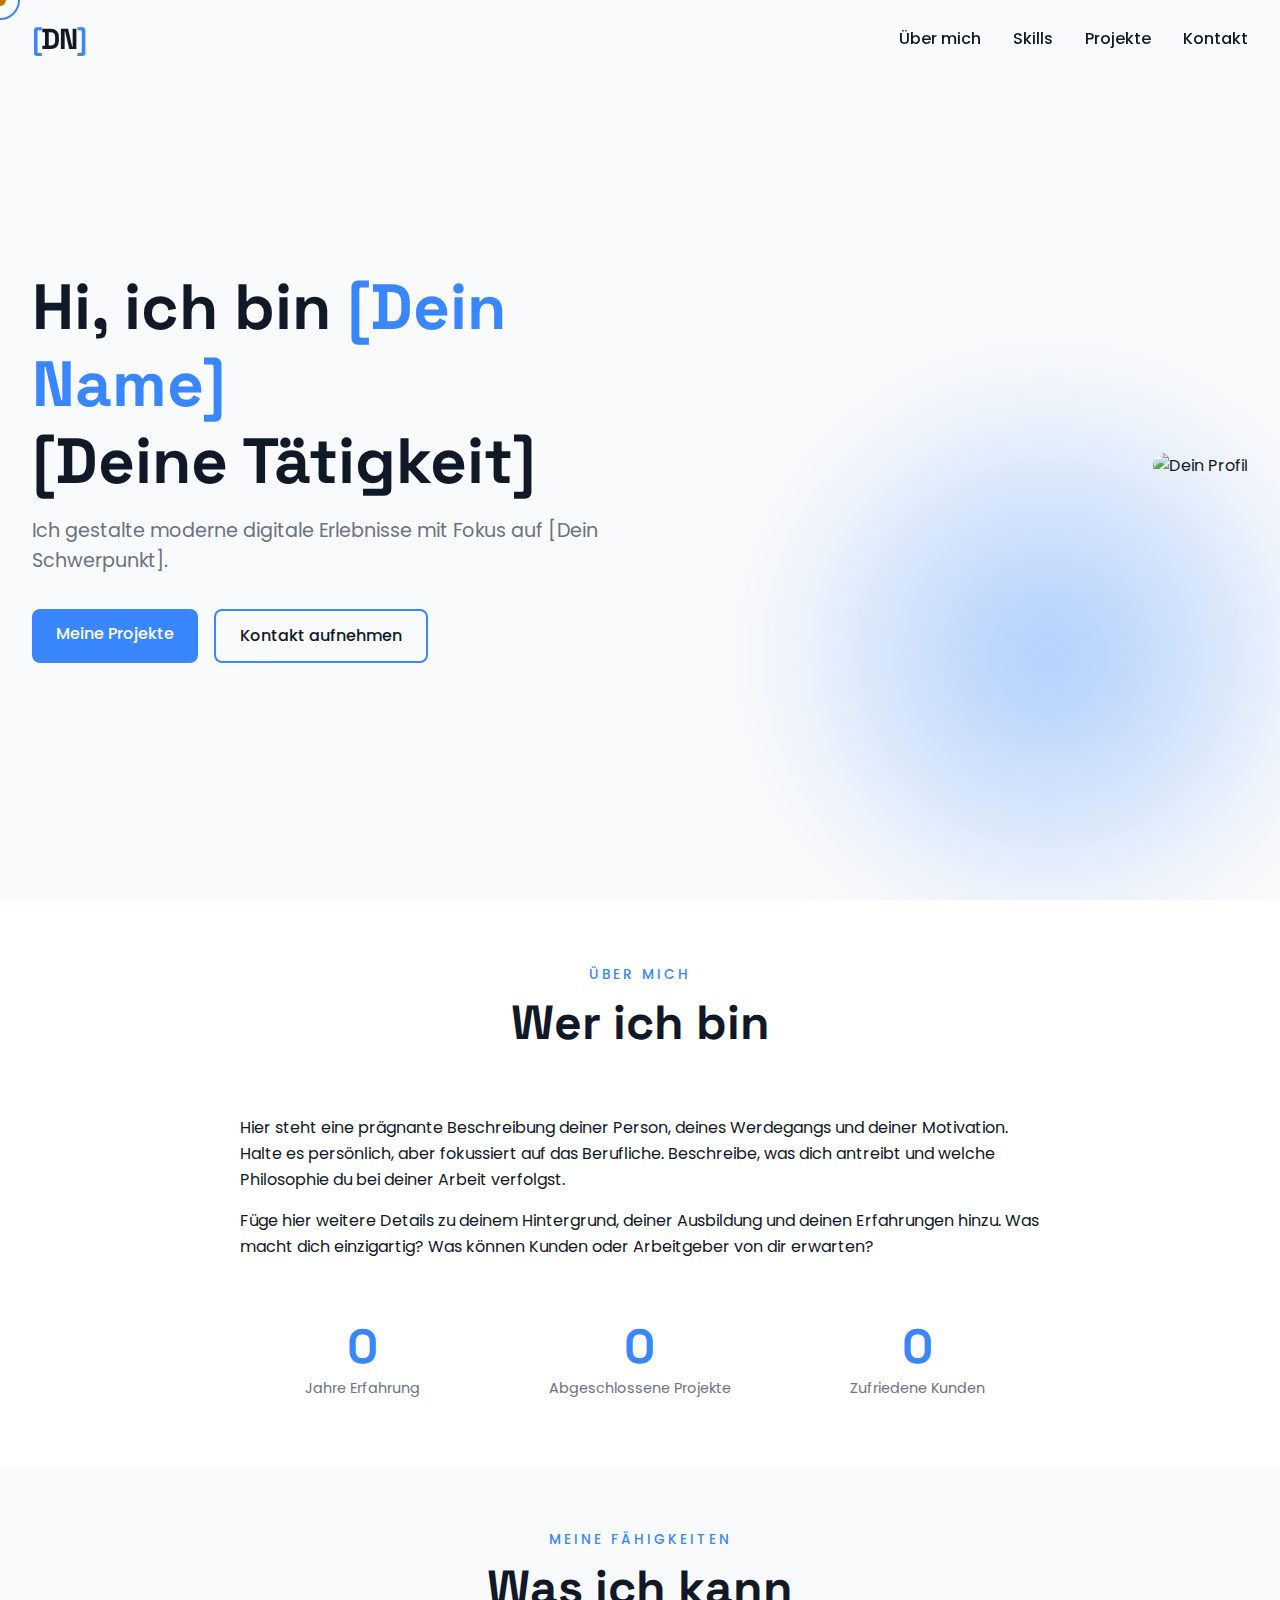
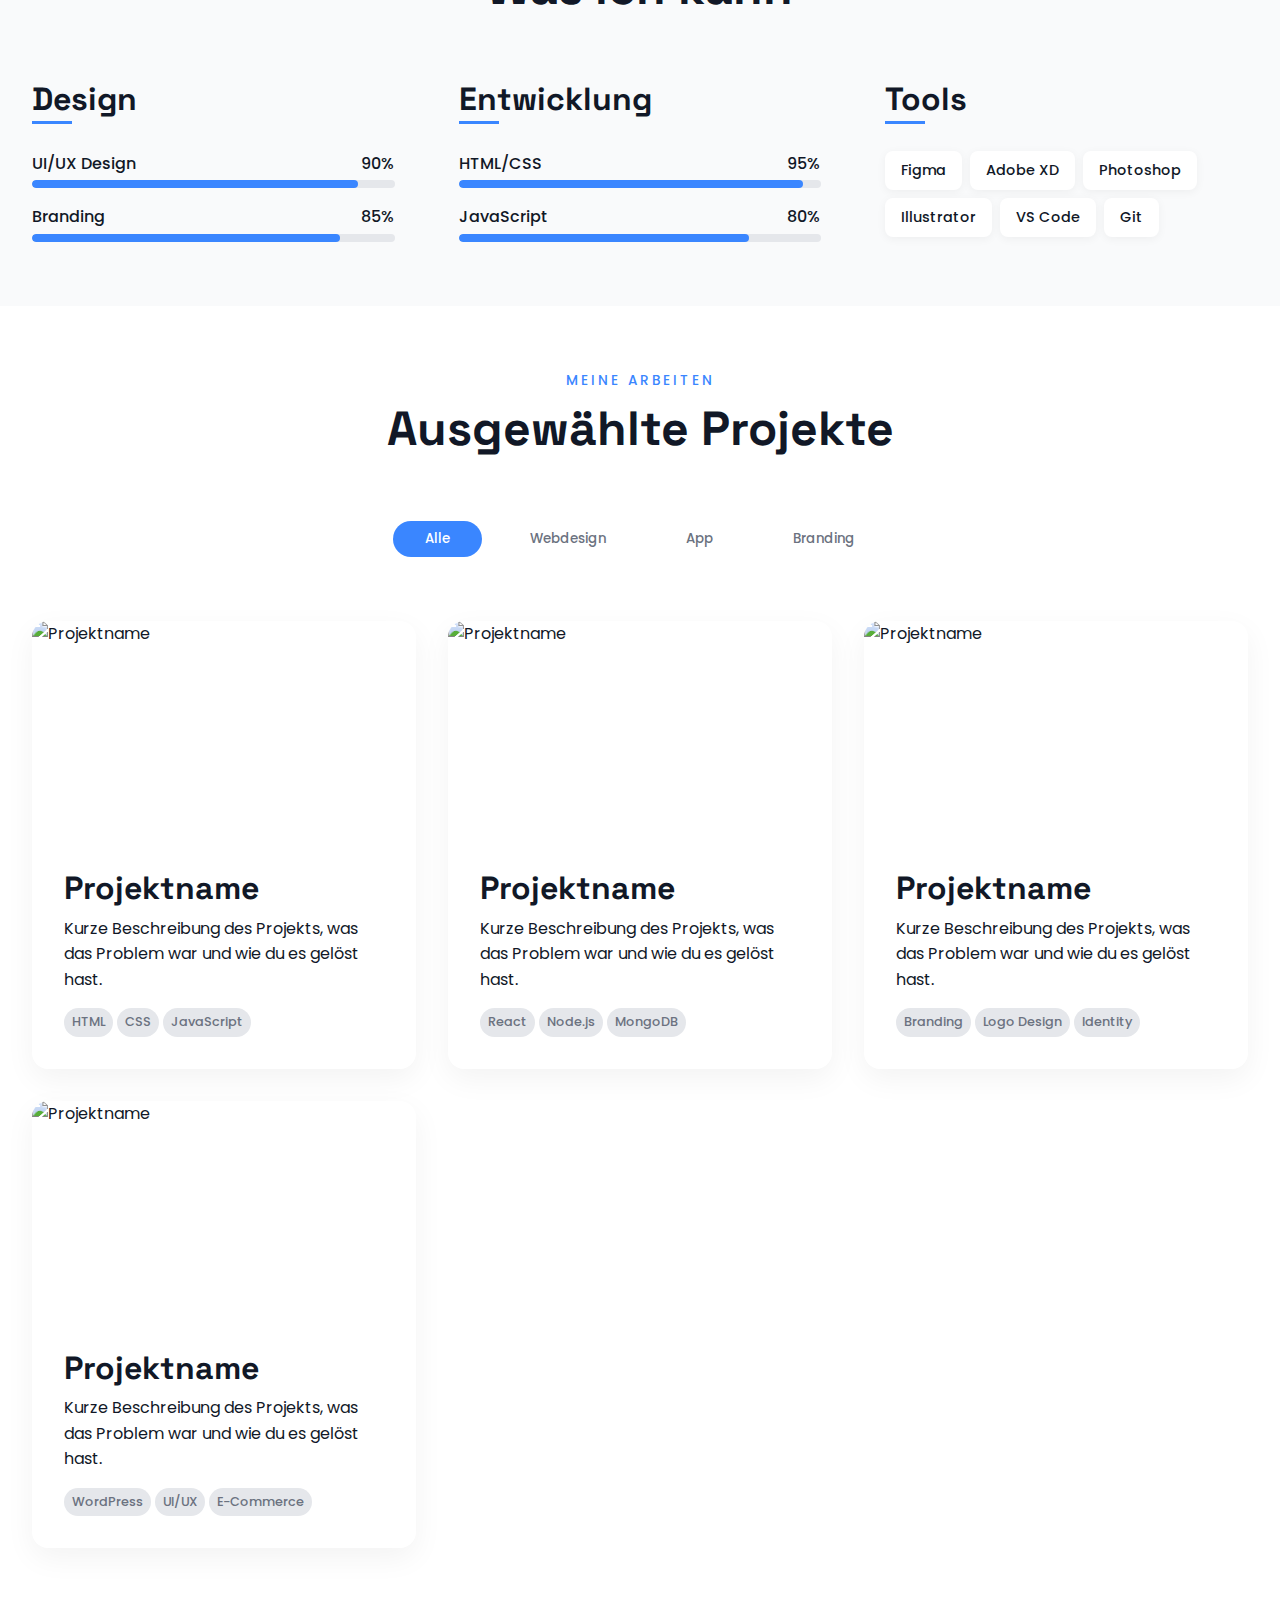
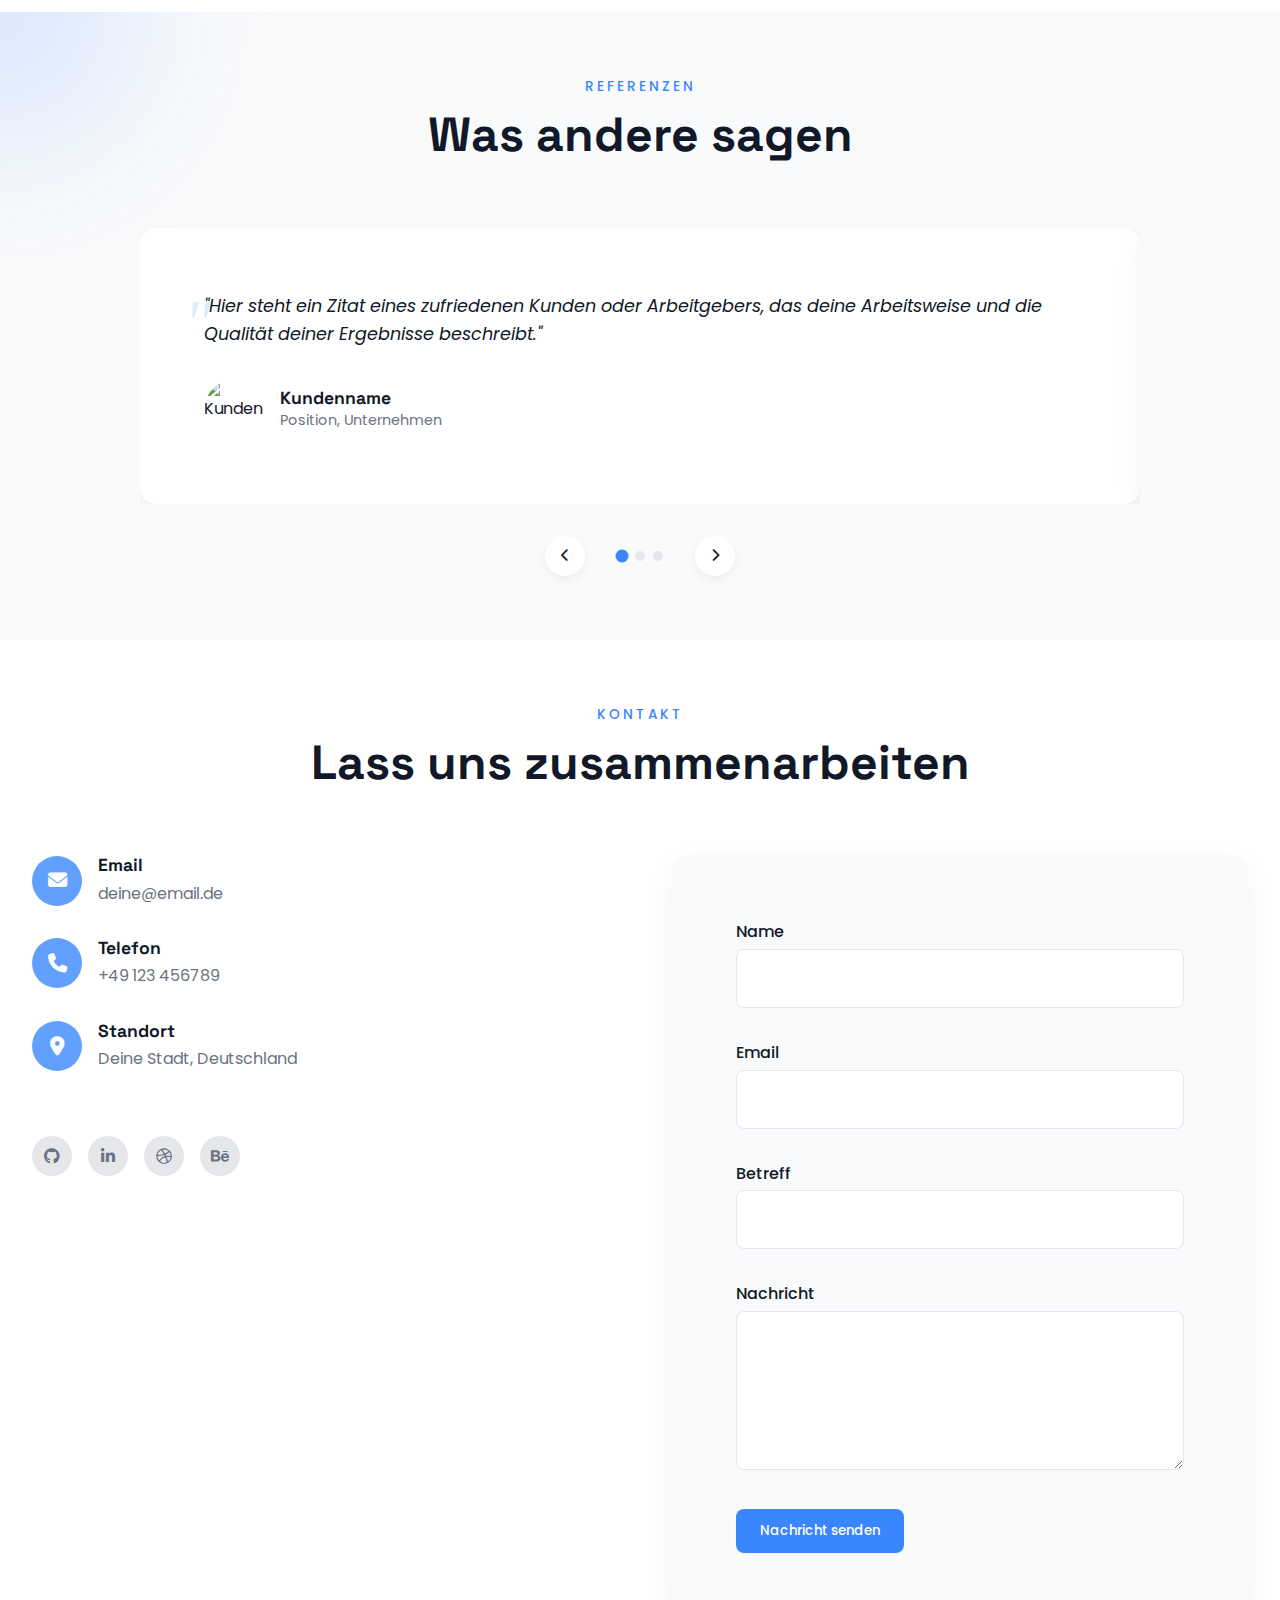
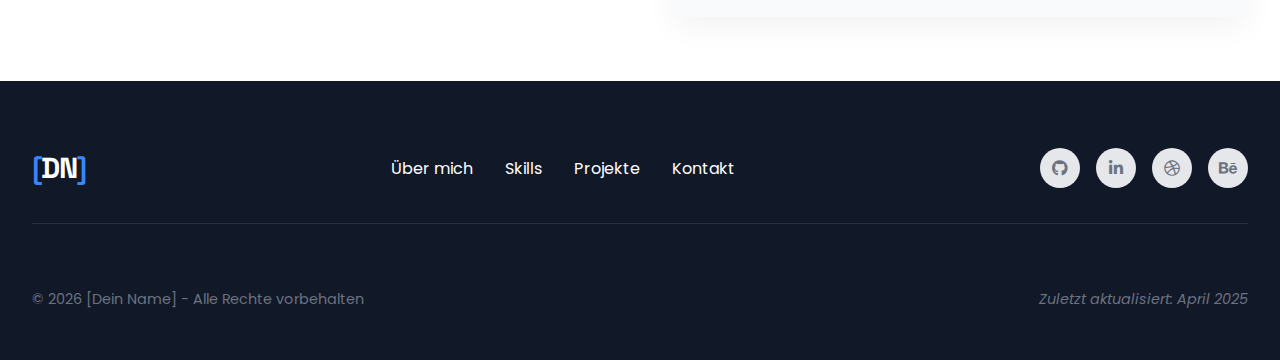
==== index.html @ 8a24ca4f "portfolio v0" ====
<!DOCTYPE html>
<html lang="de">
<head>
    <meta charset="UTF-8">
    <meta name="viewport" content="width=device-width, initial-scale=1.0">
    <meta name="description" content="Portfolio von [Dein Name] - [Deine Tätigkeit]">
    <title>Portfolio | [Dein Name]</title>
    <link rel="stylesheet" href="styles.css">
    <link rel="stylesheet" href="https://cdnjs.cloudflare.com/ajax/libs/font-awesome/6.4.0/css/all.min.css">
    <link rel="preconnect" href="https://fonts.googleapis.com">
    <link rel="preconnect" href="https://fonts.gstatic.com" crossorigin>
    <link href="https://fonts.googleapis.com/css2?family=Poppins:wght@300;400;500;600;700&family=Space+Grotesk:wght@400;500;700&display=swap" rel="stylesheet">
</head>
<body>
    <div class="cursor"></div>
    <div class="cursor-follower"></div>

    <header>
        <nav class="navbar">
            <div class="logo">
                <a href="#hero">
                    <span class="highlight">[</span>DN<span class="highlight">]</span>
                </a>
            </div>
            <div class="menu-toggle" id="menu-toggle">
                <div class="bar"></div>
                <div class="bar"></div>
            </div>
            <ul class="nav-links" id="nav-links">
                <li><a href="#about" class="nav-item">Über mich</a></li>
                <li><a href="#skills" class="nav-item">Skills</a></li>
                <li><a href="#projects" class="nav-item">Projekte</a></li>
                <li><a href="#contact" class="nav-item">Kontakt</a></li>
            </ul>
        </nav>
    </header>

    <main>
        <!-- Hero Section -->
        <section id="hero" class="hero">
            <div class="hero-content">
                <h1 class="animate-text">
                    <span class="line">Hi, ich bin <span class="highlight">[Dein Name]</span></span>
                    <span class="line">[Deine Tätigkeit]</span>
                </h1>
                <p class="subtitle">Ich gestalte moderne digitale Erlebnisse mit Fokus auf [Dein Schwerpunkt].</p>
                <div class="hero-cta">
                    <a href="#projects" class="btn primary-btn">Meine Projekte</a>
                    <a href="#contact" class="btn secondary-btn">Kontakt aufnehmen</a>
                </div>
            </div>
            <div class="hero-image">
                <!-- Du kannst dieses Platzhalterbild mit deinem eigenen ersetzen -->
                <img src="/api/placeholder/500/500" alt="Dein Profil" class="profile-image">
                <div class="blob-bg"></div>
            </div>
        </section>

        <!-- About Section -->
        <section id="about" class="about">
            <div class="section-header">
                <span class="section-label">Über mich</span>
                <h2>Wer ich bin</h2>
            </div>
            <div class="about-content">
                <div class="about-text">
                    <p>Hier steht eine prägnante Beschreibung deiner Person, deines Werdegangs und deiner Motivation. Halte es persönlich, aber fokussiert auf das Berufliche. Beschreibe, was dich antreibt und welche Philosophie du bei deiner Arbeit verfolgst.</p>
                    <p>Füge hier weitere Details zu deinem Hintergrund, deiner Ausbildung und deinen Erfahrungen hinzu. Was macht dich einzigartig? Was können Kunden oder Arbeitgeber von dir erwarten?</p>
                    <div class="stats">
                        <div class="stat-item">
                            <span class="stat-number" data-count="5">0</span>
                            <span class="stat-label">Jahre Erfahrung</span>
                        </div>
                        <div class="stat-item">
                            <span class="stat-number" data-count="20">0</span>
                            <span class="stat-label">Abgeschlossene Projekte</span>
                        </div>
                        <div class="stat-item">
                            <span class="stat-number" data-count="15">0</span>
                            <span class="stat-label">Zufriedene Kunden</span>
                        </div>
                    </div>
                </div>
            </div>
        </section>

        <!-- Skills Section -->
        <section id="skills" class="skills">
            <div class="section-header">
                <span class="section-label">Meine Fähigkeiten</span>
                <h2>Was ich kann</h2>
            </div>
            <div class="skills-content">
                <div class="skill-category">
                    <h3>Design</h3>
                    <div class="skill-items">
                        <div class="skill-item">
                            <div class="skill-info">
                                <span>UI/UX Design</span>
                                <span>90%</span>
                            </div>
                            <div class="skill-bar">
                                <div class="skill-progress" style="width: 90%"></div>
                            </div>
                        </div>
                        <div class="skill-item">
                            <div class="skill-info">
                                <span>Branding</span>
                                <span>85%</span>
                            </div>
                            <div class="skill-bar">
                                <div class="skill-progress" style="width: 85%"></div>
                            </div>
                        </div>
                        <!-- Weitere Skills hier hinzufügen -->
                    </div>
                </div>
                
                <div class="skill-category">
                    <h3>Entwicklung</h3>
                    <div class="skill-items">
                        <div class="skill-item">
                            <div class="skill-info">
                                <span>HTML/CSS</span>
                                <span>95%</span>
                            </div>
                            <div class="skill-bar">
                                <div class="skill-progress" style="width: 95%"></div>
                            </div>
                        </div>
                        <div class="skill-item">
                            <div class="skill-info">
                                <span>JavaScript</span>
                                <span>80%</span>
                            </div>
                            <div class="skill-bar">
                                <div class="skill-progress" style="width: 80%"></div>
                            </div>
                        </div>
                        <!-- Weitere Skills hier hinzufügen -->
                    </div>
                </div>
                
                <div class="skill-category">
                    <h3>Tools</h3>
                    <div class="tool-items">
                        <div class="tool-item">Figma</div>
                        <div class="tool-item">Adobe XD</div>
                        <div class="tool-item">Photoshop</div>
                        <div class="tool-item">Illustrator</div>
                        <div class="tool-item">VS Code</div>
                        <div class="tool-item">Git</div>
                        <!-- Weitere Tools hier hinzufügen -->
                    </div>
                </div>
            </div>
        </section>

        <!-- Projects Section -->
        <section id="projects" class="projects">
            <div class="section-header">
                <span class="section-label">Meine Arbeiten</span>
                <h2>Ausgewählte Projekte</h2>
            </div>
            <div class="filter-controls">
                <button class="filter-btn active" data-filter="all">Alle</button>
                <button class="filter-btn" data-filter="web">Webdesign</button>
                <button class="filter-btn" data-filter="app">App</button>
                <button class="filter-btn" data-filter="branding">Branding</button>
            </div>
            <div class="projects-grid">
                <!-- Projekt 1 -->
                <div class="project-card" data-category="web">
                    <div class="project-image">
                        <img src="/api/placeholder/600/400" alt="Projektname">
                        <div class="project-overlay">
                            <a href="#" class="project-link">Live ansehen</a>
                        </div>
                    </div>
                    <div class="project-info">
                        <h3>Projektname</h3>
                        <p>Kurze Beschreibung des Projekts, was das Problem war und wie du es gelöst hast.</p>
                        <div class="project-tags">
                            <span>HTML</span>
                            <span>CSS</span>
                            <span>JavaScript</span>
                        </div>
                    </div>
                </div>
                
                <!-- Projekt 2 -->
                <div class="project-card" data-category="app">
                    <div class="project-image">
                        <img src="/api/placeholder/600/400" alt="Projektname">
                        <div class="project-overlay">
                            <a href="#" class="project-link">Live ansehen</a>
                        </div>
                    </div>
                    <div class="project-info">
                        <h3>Projektname</h3>
                        <p>Kurze Beschreibung des Projekts, was das Problem war und wie du es gelöst hast.</p>
                        <div class="project-tags">
                            <span>React</span>
                            <span>Node.js</span>
                            <span>MongoDB</span>
                        </div>
                    </div>
                </div>
                
                <!-- Projekt 3 -->
                <div class="project-card" data-category="branding">
                    <div class="project-image">
                        <img src="/api/placeholder/600/400" alt="Projektname">
                        <div class="project-overlay">
                            <a href="#" class="project-link">Live ansehen</a>
                        </div>
                    </div>
                    <div class="project-info">
                        <h3>Projektname</h3>
                        <p>Kurze Beschreibung des Projekts, was das Problem war und wie du es gelöst hast.</p>
                        <div class="project-tags">
                            <span>Branding</span>
                            <span>Logo Design</span>
                            <span>Identity</span>
                        </div>
                    </div>
                </div>
                
                <!-- Projekt 4 -->
                <div class="project-card" data-category="web">
                    <div class="project-image">
                        <img src="/api/placeholder/600/400" alt="Projektname">
                        <div class="project-overlay">
                            <a href="#" class="project-link">Live ansehen</a>
                        </div>
                    </div>
                    <div class="project-info">
                        <h3>Projektname</h3>
                        <p>Kurze Beschreibung des Projekts, was das Problem war und wie du es gelöst hast.</p>
                        <div class="project-tags">
                            <span>WordPress</span>
                            <span>UI/UX</span>
                            <span>E-Commerce</span>
                        </div>
                    </div>
                </div>
            </div>
        </section>

        <!-- Testimonials Section -->
        <section class="testimonials">
            <div class="section-header">
                <span class="section-label">Referenzen</span>
                <h2>Was andere sagen</h2>
            </div>
            <div class="testimonials-slider">
                <div class="testimonial-container">
                    <!-- Testimonial 1 -->
                    <div class="testimonial-card">
                        <div class="testimonial-quote">"Hier steht ein Zitat eines zufriedenen Kunden oder Arbeitgebers, das deine Arbeitsweise und die Qualität deiner Ergebnisse beschreibt."</div>
                        <div class="testimonial-author">
                            <div class="testimonial-avatar">
                                <img src="/api/placeholder/100/100" alt="Kundenname">
                            </div>
                            <div class="testimonial-info">
                                <h4>Kundenname</h4>
                                <p>Position, Unternehmen</p>
                            </div>
                        </div>
                    </div>
                    
                    <!-- Testimonial 2 -->
                    <div class="testimonial-card">
                        <div class="testimonial-quote">"Ein weiteres Zitat eines zufriedenen Kunden, das andere Aspekte deiner Arbeit hervorhebt und deine Stärken betont."</div>
                        <div class="testimonial-author">
                            <div class="testimonial-avatar">
                                <img src="/api/placeholder/100/100" alt="Kundenname">
                            </div>
                            <div class="testimonial-info">
                                <h4>Kundenname</h4>
                                <p>Position, Unternehmen</p>
                            </div>
                        </div>
                    </div>
                    
                    <!-- Testimonial 3 -->
                    <div class="testimonial-card">
                        <div class="testimonial-quote">"Ein drittes Zitat, das zeigt, wie du Probleme gelöst oder besondere Herausforderungen gemeistert hast."</div>
                        <div class="testimonial-author">
                            <div class="testimonial-avatar">
                                <img src="/api/placeholder/100/100" alt="Kundenname">
                            </div>
                            <div class="testimonial-info">
                                <h4>Kundenname</h4>
                                <p>Position, Unternehmen</p>
                            </div>
                        </div>
                    </div>
                </div>
                <!-- Slider Controls -->
                <div class="slider-controls">
                    <button class="slider-btn prev" id="prev-testimonial">
                        <i class="fas fa-chevron-left"></i>
                    </button>
                    <div class="slider-dots">
                        <span class="dot active"></span>
                        <span class="dot"></span>
                        <span class="dot"></span>
                    </div>
                    <button class="slider-btn next" id="next-testimonial">
                        <i class="fas fa-chevron-right"></i>
                    </button>
                </div>
            </div>
        </section>

        <!-- Contact Section -->
        <section id="contact" class="contact">
            <div class="section-header">
                <span class="section-label">Kontakt</span>
                <h2>Lass uns zusammenarbeiten</h2>
            </div>
            <div class="contact-content">
                <div class="contact-info">
                    <div class="contact-method">
                        <div class="contact-icon">
                            <i class="fas fa-envelope"></i>
                        </div>
                        <div class="contact-details">
                            <h3>Email</h3>
                            <p><a href="mailto:deine@email.de">deine@email.de</a></p>
                        </div>
                    </div>
                    <div class="contact-method">
                        <div class="contact-icon">
                            <i class="fas fa-phone"></i>
                        </div>
                        <div class="contact-details">
                            <h3>Telefon</h3>
                            <p><a href="tel:+49123456789">+49 123 456789</a></p>
                        </div>
                    </div>
                    <div class="contact-method">
                        <div class="contact-icon">
                            <i class="fas fa-map-marker-alt"></i>
                        </div>
                        <div class="contact-details">
                            <h3>Standort</h3>
                            <p>Deine Stadt, Deutschland</p>
                        </div>
                    </div>
                    <div class="social-links">
                        <a href="#" class="social-icon"><i class="fab fa-github"></i></a>
                        <a href="#" class="social-icon"><i class="fab fa-linkedin-in"></i></a>
                        <a href="#" class="social-icon"><i class="fab fa-dribbble"></i></a>
                        <a href="#" class="social-icon"><i class="fab fa-behance"></i></a>
                    </div>
                </div>
                <div class="contact-form">
                    <form id="contactForm">
                        <div class="form-group">
                            <label for="name">Name</label>
                            <input type="text" id="name" name="name" required>
                        </div>
                        <div class="form-group">
                            <label for="email">Email</label>
                            <input type="email" id="email" name="email" required>
                        </div>
                        <div class="form-group">
                            <label for="subject">Betreff</label>
                            <input type="text" id="subject" name="subject" required>
                        </div>
                        <div class="form-group">
                            <label for="message">Nachricht</label>
                            <textarea id="message" name="message" rows="5" required></textarea>
                        </div>
                        <button type="submit" class="btn primary-btn">Nachricht senden</button>
                    </form>
                </div>
            </div>
        </section>
    </main>

    <footer>
        <div class="footer-content">
            <div class="footer-logo">
                <span class="highlight">[</span>DN<span class="highlight">]</span>
            </div>
            <div class="footer-links">
                <a href="#about">Über mich</a>
                <a href="#skills">Skills</a>
                <a href="#projects">Projekte</a>
                <a href="#contact">Kontakt</a>
            </div>
            <div class="footer-social">
                <a href="#" class="social-icon"><i class="fab fa-github"></i></a>
                <a href="#" class="social-icon"><i class="fab fa-linkedin-in"></i></a>
                <a href="#" class="social-icon"><i class="fab fa-dribbble"></i></a>
                <a href="#" class="social-icon"><i class="fab fa-behance"></i></a>
            </div>
        </div>
        <div class="footer-bottom">
            <p>&copy; <span id="currentYear"></span> [Dein Name] - Alle Rechte vorbehalten</p>
            <p class="last-update">Zuletzt aktualisiert: <span id="lastUpdated">April 2025</span></p>
        </div>
    </footer>

    <script src="script.js"></script>
</body>
</html>
---- styles.css ----
/* ======== GRUNDLEGENDE VARIABLEN ======== */
:root {
    /* Primäre Farbpalette - Ändere diese Werte für ein anderes Farbschema */
    --primary-color: #3a86ff;
    --primary-light: #61a0ff;
    --primary-dark: #2970e6;
    
    /* Sekundäre Farbpalette */
    --secondary-color: #ff006e;
    --secondary-light: #ff4d96;
    --secondary-dark: #cc0058;
    
    /* Neutrale Farben */
    --background: #f9fafb;
    --foreground: #111827;
    --surface: #ffffff;
    --muted: #6b7280;
    --muted-light: #e5e7eb;
    
    /* Typografie */
    --font-heading: 'Space Grotesk', sans-serif;
    --font-body: 'Poppins', sans-serif;
    
    /* Abstände */
    --space-xs: 0.25rem;
    --space-sm: 0.5rem;
    --space-md: 1rem;
    --space-lg: 2rem;
    --space-xl: 4rem;
    
    /* Übergänge */
    --transition-fast: 0.2s ease;
    --transition-normal: 0.3s ease;
    --transition-slow: 0.5s ease;
    
    /* Border Radius */
    --radius-sm: 0.25rem;
    --radius-md: 0.5rem;
    --radius-lg: 1rem;
    --radius-full: 9999px;
}

/* ======== RESET & GRUNDLAGEN ======== */
*, *::before, *::after {
    box-sizing: border-box;
    margin: 0;
    padding: 0;
}

html {
    scroll-behavior: smooth;
    font-size: 16px;
}

body {
    font-family: var(--font-body);
    color: var(--foreground);
    background-color: var(--background);
    line-height: 1.6;
    overflow-x: hidden;
}

h1, h2, h3, h4, h5, h6 {
    font-family: var(--font-heading);
    font-weight: 700;
    line-height: 1.2;
    margin-bottom: var(--space-md);
}

h1 {
    font-size: clamp(2.5rem, 5vw, 4rem);
}

h2 {
    font-size: clamp(2rem, 4vw, 3rem);
}

h3 {
    font-size: clamp(1.5rem, 3vw, 2rem);
}

p {
    margin-bottom: var(--space-md);
}

a {
    color: inherit;
    text-decoration: none;
    transition: color var(--transition-fast);
}

img {
    max-width: 100%;
    height: auto;
    display: block;
}

button {
    cursor: pointer;
    font-family: var(--font-body);
    background: none;
    border: none;
}

ul {
    list-style: none;
}

/* ======== CURSOR EFFEKT ======== */
.cursor {
    position: fixed;
    width: 12px;
    height: 12px;
    background: var(--primary-color);
    border-radius: 50%;
    pointer-events: none;
    mix-blend-mode: difference;
    z-index: 9999;
    transform: translate(-50%, -50%);
    transition: transform 0.1s ease;
    opacity: 0;
}

.cursor-follower {
    position: fixed;
    width: 40px;
    height: 40px;
    border: 2px solid var(--primary-color);
    border-radius: 50%;
    pointer-events: none;
    z-index: 9998;
    transform: translate(-50%, -50%);
    transition: transform 0.3s ease, width 0.3s ease, height 0.3s ease;
    opacity: 0;
}

body:hover .cursor,
body:hover .cursor-follower {
    opacity: 1;
}

/* ======== LAYOUT & CONTAINER ======== */
section {
    padding: var(--space-xl) var(--space-lg);
    position: relative;
}

.section-header {
    text-align: center;
    margin-bottom: var(--space-xl);
}

.section-label {
    text-transform: uppercase;
    letter-spacing: 3px;
    font-size: 0.85rem;
    color: var(--primary-color);
    font-weight: 500;
    display: block;
    margin-bottom: var(--space-sm);
}

.highlight {
    color: var(--primary-color);
}

/* ======== NAVIGATION ======== */
header {
    position: fixed;
    top: 0;
    left: 0;
    right: 0;
    z-index: 100;
    padding: var(--space-md) var(--space-lg);
    background-color: transparent;
    transition: background-color var(--transition-normal), padding var(--transition-normal);
}

header.scrolled {
    background-color: var(--surface);
    box-shadow: 0 4px 20px rgba(0, 0, 0, 0.05);
    padding: var(--space-sm) var(--space-lg);
}

.navbar {
    display: flex;
    justify-content: space-between;
    align-items: center;
}

.logo a {
    font-family: var(--font-heading);
    font-size: 1.8rem;
    font-weight: 700;
    letter-spacing: -1px;
}

.nav-links {
    display: flex;
    gap: var(--space-lg);
}

.nav-item {
    position: relative;
    font-weight: 500;
}

.nav-item::after {
    content: '';
    position: absolute;
    left: 0;
    bottom: -5px;
    width: 0;
    height: 2px;
    background-color: var(--primary-color);
    transition: width var(--transition-normal);
}

.nav-item:hover::after {
    width: 100%;
}

.menu-toggle {
    display: none;
    flex-direction: column;
    cursor: pointer;
    gap: 6px;
}

.bar {
    width: 28px;
    height: 2px;
    background-color: var(--foreground);
    transition: var(--transition-fast);
}

/* ======== BUTTONS ======== */
.btn {
    display: inline-block;
    padding: 0.75rem 1.5rem;
    border-radius: var(--radius-md);
    font-weight: 500;
    text-align: center;
    transition: all var(--transition-fast);
    position: relative;
    overflow: hidden;
    cursor: pointer;
    z-index: 1;
}

.primary-btn {
    background-color: var(--primary-color);
    color: white;
}

.primary-btn::before {
    content: '';
    position: absolute;
    top: 0;
    left: -100%;
    width: 100%;
    height: 100%;
    background: linear-gradient(90deg, transparent, rgba(255, 255, 255, 0.2), transparent);
    transition: left 0.5s;
    z-index: -1;
}

.primary-btn:hover {
    background-color: var(--primary-dark);
    transform: translateY(-3px);
    box-shadow: 0 6px 15px rgba(58, 134, 255, 0.25);
}

.primary-btn:hover::before {
    left: 100%;
}

.secondary-btn {
    background-color: transparent;
    color: var(--foreground);
    border: 2px solid var(--primary-color);
    box-shadow: inset 0 0 0 0 var(--primary-color);
}

.secondary-btn:hover {
    box-shadow: inset 0 0 0 300px var(--primary-color);
    color: white;
    transform: translateY(-3px);
}

/* ======== HERO SECTION ======== */
.hero {
    min-height: 100vh;
    display: flex;
    align-items: center;
    justify-content: space-between;
    padding-top: 6rem;
    overflow: hidden;
    position: relative;
}

.hero-content {
    max-width: 600px;
    z-index: 1;
}

.animate-text .line {
    display: block;
    overflow: hidden;
    animation: reveal 1.5s cubic-bezier(0.77, 0, 0.175, 1);
}

@keyframes reveal {
    0% {
        transform: translateY(100%);
        opacity: 0;
    }
    100% {
        transform: translateY(0);
        opacity: 1;
    }
}

.subtitle {
    font-size: 1.2rem;
    margin-bottom: var(--space-lg);
    color: var(--muted);
}

.hero-cta {
    display: flex;
    gap: var(--space-md);
    margin-top: var(--space-lg);
}

.hero-image {
    position: relative;
    z-index: 0;
}

.profile-image {
    border-radius: var(--radius-lg);
    z-index: 2;
    position: relative;
    box-shadow: 0 25px 50px -12px rgba(0, 0, 0, 0.1);
    animation: float 6s ease-in-out infinite;
}

.blob-bg {
    position: absolute;
    top: -100px;
    right: -100px;
    width: 600px;
    height: 600px;
    background: radial-gradient(circle at center, var(--primary-light) 0%, transparent 70%);
    opacity: 0.5;
    filter: blur(40px);
    animation: pulse 10s ease infinite;
    z-index: -1;
}

@keyframes float {
    0% {
        transform: translateY(0px);
    }
    50% {
        transform: translateY(-20px);
    }
    100% {
        transform: translateY(0px);
    }
}

@keyframes pulse {
    0%, 100% {
        transform: scale(1);
        opacity: 0.5;
    }
    50% {
        transform: scale(1.05);
        opacity: 0.7;
    }
}

/* ======== ABOUT SECTION ======== */
.about {
    background-color: var(--surface);
    position: relative;
}

.about-content {
    display: flex;
    justify-content: space-between;
    gap: var(--space-xl);
}

.about-text {
    max-width: 800px;
    margin: 0 auto;
}

.stats {
    display: flex;
    gap: var(--space-lg);
    margin-top: var(--space-xl);
    justify-content: center;
    flex-wrap: wrap;
}

.stat-item {
    text-align: center;
    flex: 1;
    min-width: 140px;
}

.stat-number {
    display: block;
    font-family: var(--font-heading);
    font-size: 3rem;
    font-weight: 700;
    color: var(--primary-color);
    margin-bottom: var(--space-xs);
    line-height: 1;
}

.stat-label {
    color: var(--muted);
    font-size: 0.9rem;
}

/* ======== SKILLS SECTION ======== */
.skills {
    background-color: var(--background);
}

.skills-content {
    display: grid;
    grid-template-columns: repeat(auto-fit, minmax(300px, 1fr));
    gap: var(--space-xl);
}

.skill-category h3 {
    margin-bottom: var(--space-lg);
    position: relative;
    display: inline-block;
}

.skill-category h3::after {
    content: '';
    position: absolute;
    bottom: -5px;
    left: 0;
    width: 40px;
    height: 3px;
    background-color: var(--primary-color);
}

.skill-items {
    display: flex;
    flex-direction: column;
    gap: var(--space-md);
}

.skill-item {
    width: 100%;
}

.skill-info {
    display: flex;
    justify-content: space-between;
    margin-bottom: var(--space-xs);
    font-weight: 500;
}

.skill-bar {
    height: 8px;
    background-color: var(--muted-light);
    border-radius: var(--radius-full);
    overflow: hidden;
}

.skill-progress {
    height: 100%;
    background-color: var(--primary-color);
    border-radius: var(--radius-full);
    transition: width 1.5s ease;
}

.tool-items {
    display: flex;
    flex-wrap: wrap;
    gap: var(--space-sm);
}

.tool-item {
    background-color: var(--surface);
    padding: var(--space-sm) var(--space-md);
    border-radius: var(--radius-md);
    font-size: 0.9rem;
    font-weight: 500;
    box-shadow: 0 2px 10px rgba(0, 0, 0, 0.05);
    transition: all var(--transition-fast);
}

.tool-item:hover {
    transform: translateY(-3px);
    box-shadow: 0 5px 15px rgba(0, 0, 0, 0.08);
    color: var(--primary-color);
}

/* ======== PROJECTS SECTION ======== */
.projects {
    background-color: var(--surface);
}

.filter-controls {
    display: flex;
    justify-content: center;
    gap: var(--space-md);
    margin-bottom: var(--space-xl);
    flex-wrap: wrap;
}

.filter-btn {
    padding: var(--space-sm) var(--space-lg);
    font-weight: 500;
    border-radius: var(--radius-full);
    transition: all var(--transition-fast);
    color: var(--muted);
}

.filter-btn:hover, .filter-btn.active {
    background-color: var(--primary-color);
    color: white;
}

.projects-grid {
    display: grid;
    grid-template-columns: repeat(auto-fill, minmax(300px, 1fr));
    gap: var(--space-lg);
}

.project-card {
    background-color: var(--surface);
    border-radius: var(--radius-lg);
    overflow: hidden;
    box-shadow: 0 10px 30px rgba(0, 0, 0, 0.05);
    transition: all var(--transition-normal);
}

.project-card:hover {
    transform: translateY(-10px);
    box-shadow: 0 15px 40px rgba(0, 0, 0, 0.1);
}

.project-image {
    position: relative;
    overflow: hidden;
    aspect-ratio: 16/9;
}

.project-image img {
    width: 100%;
    height: 100%;
    object-fit: cover;
    transition: transform var(--transition-normal);
}

.project-card:hover .project-image img {
    transform: scale(1.05);
}

.project-overlay {
    position: absolute;
    top: 0;
    left: 0;
    right: 0;
    bottom: 0;
    background: rgba(0, 0, 0, 0.6);
    display: flex;
    align-items: center;
    justify-content: center;
    opacity: 0;
    transition: opacity var(--transition-fast);
}

.project-card:hover .project-overlay {
    opacity: 1;
}

.project-link {
    padding: var(--space-sm) var(--space-lg);
    background-color: var(--primary-color);
    color: white;
    border-radius: var(--radius-full);
    font-weight: 500;
    transform: translateY(20px);
    transition: transform var(--transition-normal);
}

.project-card:hover .project-link {
    transform: translateY(0);
}

.project-info {
    padding: var(--space-lg);
}

.project-info h3 {
    margin-bottom: var(--space-sm);
}

.project-tags {
    display: flex;
    flex-wrap: wrap;
    gap: var(--space-xs);
    margin-top: var(--space-md);
}

.project-tags span {
    background-color: var(--muted-light);
    color: var(--muted);
    padding: var(--space-xs) var(--space-sm);
    border-radius: var(--radius-full);
    font-size: 0.8rem;
    font-weight: 500;
}

/* ======== TESTIMONIALS SECTION ======== */
.testimonials {
    background-color: var(--background);
    position: relative;
    overflow: hidden;
}

.testimonials::before {
    content: '';
    position: absolute;
    top: -200px;
    left: -200px;
    width: 400px;
    height: 400px;
    background: radial-gradient(circle at center, var(--primary-light) 0%, transparent 70%);
    opacity: 0.3;
    filter: blur(70px);
    z-index: 0;
}

.testimonials-slider {
    position: relative;
    max-width: 1000px;
    margin: 0 auto;
}

.testimonial-container {
    display: flex;
    overflow: hidden;
    margin-bottom: var(--space-lg);
}

.testimonial-card {
    flex: 0 0 100%;
    background-color: var(--surface);
    border-radius: var(--radius-lg);
    padding: var(--space-xl);
    box-shadow: 0 10px 30px rgba(0, 0, 0, 0.05);
    transition: transform var(--transition-normal);
}

.testimonial-quote {
    font-size: 1.1rem;
    font-style: italic;
    margin-bottom: var(--space-lg);
    position: relative;
}

.testimonial-quote::before {
    content: '"';
    font-family: serif;
    font-size: 4rem;
    color: var(--primary-light);
    opacity: 0.2;
    position: absolute;
    top: -20px;
    left: -20px;
}

.testimonial-author {
    display: flex;
    align-items: center;
    gap: var(--space-md);
}

.testimonial-avatar {
    width: 60px;
    height: 60px;
    border-radius: 50%;
    overflow: hidden;
}

.testimonial-avatar img {
    width: 100%;
    height: 100%;
    object-fit: cover;
}

.testimonial-info h4 {
    margin-bottom: 0;
    font-size: 1.1rem;
}

.testimonial-info p {
    color: var(--muted);
    font-size: 0.9rem;
    margin-bottom: 0;
}

.slider-controls {
    display: flex;
    justify-content: center;
    align-items: center;
    gap: var(--space-lg);
}

.slider-btn {
    width: 40px;
    height: 40px;
    border-radius: 50%;
    display: flex;
    align-items: center;
    justify-content: center;
    background-color: var(--surface);
    color: var(--foreground);
    box-shadow: 0 4px 10px rgba(0, 0, 0, 0.05);
    transition: all var(--transition-fast);
}

.slider-btn:hover {
    background-color: var(--primary-color);
    color: white;
    transform: translateY(-2px);
    box-shadow: 0 6px 15px rgba(58, 134, 255, 0.25);
}

.slider-dots {
    display: flex;
    gap: var(--space-sm);
}

.dot {
    width: 10px;
    height: 10px;
    border-radius: 50%;
    background-color: var(--muted-light);
    cursor: pointer;
    transition: all var(--transition-fast);
}

.dot.active {
    background-color: var(--primary-color);
    transform: scale(1.3);
}

/* ======== CONTACT SECTION ======== */
.contact {
    background-color: var(--surface);
}

.contact-content {
    display: grid;
    grid-template-columns: repeat(auto-fit, minmax(300px, 1fr));
    gap: var(--space-xl);
}

.contact-method {
    display: flex;
    align-items: center;
    gap: var(--space-md);
    margin-bottom: var(--space-lg);
}

.contact-icon {
    width: 50px;
    height: 50px;
    display: flex;
    align-items: center;
    justify-content: center;
    border-radius: 50%;
    background-color: var(--primary-light);
    color: white;
    font-size: 1.2rem;
}

.contact-details h3 {
    margin-bottom: var(--space-xs);
    font-size: 1.1rem;
}

.contact-details p, .contact-details a {
    color: var(--muted);
    margin-bottom: 0;
    transition: color var(--transition-fast);
}

.contact-details a:hover {
    color: var(--primary-color);
}

.social-links {
    display: flex;
    gap: var(--space-md);
    margin-top: var(--space-xl);
}

.social-icon {
    width: 40px;
    height: 40px;
    display: flex;
    align-items: center;
    justify-content: center;
    border-radius: 50%;
    background-color: var(--muted-light);
    color: var(--muted);
    transition: all var(--transition-fast);
}

.social-icon:hover {
    background-color: var(--primary-color);
    color: white;
    transform: translateY(-3px);
}

.contact-form {
    background-color: var(--background);
    padding: var(--space-xl);
    border-radius: var(--radius-lg);
    box-shadow: 0 10px 30px rgba(0, 0, 0, 0.05);
}

.form-group {
    margin-bottom: var(--space-lg);
}

.form-group label {
    display: block;
    margin-bottom: var(--space-xs);
    font-weight: 500;
}

.form-group input,
.form-group textarea {
    width: 100%;
    padding: var(--space-md);
    border: 1px solid var(--muted-light);
    border-radius: var(--radius-md);
    font-family: var(--font-body);
    font-size: 1rem;
    transition: border-color var(--transition-fast);
}

.form-group input:focus,
.form-group textarea:focus {
    outline: none;
    border-color: var(--primary-color);
}

/* ======== FOOTER ======== */
footer {
    background-color: var(--foreground);
    color: white;
    padding: var(--space-xl) var(--space-lg) var(--space-lg);
}

.footer-content {
    display: flex;
    justify-content: space-between;
    align-items: center;
    flex-wrap: wrap;
    gap: var(--space-lg);
    margin-bottom: var(--space-xl);
    padding-bottom: var(--space-lg);
    border-bottom: 1px solid rgba(255, 255, 255, 0.1);
}

.footer-logo {
    font-family: var(--font-heading);
    font-size: 1.8rem;
    font-weight: 700;
    letter-spacing: -1px;
}

.footer-links {
    display: flex;
    gap: var(--space-lg);
}

.footer-links a {
    transition: color var(--transition-fast);
}

.footer-links a:hover {
    color: var(--primary-color);
}

.footer-social {
    display: flex;
    gap: var(--space-md);
}

.footer-bottom {
    display: flex;
    justify-content: space-between;
    flex-wrap: wrap;
    gap: var(--space-md);
    color: var(--muted);
    font-size: 0.9rem;
}

.last-update {
    font-style: italic;
}

/* ======== RESPONSIVE DESIGN ======== */
@media (max-width: 1024px) {
    .hero {
        flex-direction: column;
        text-align: center;
        gap: var(--space-xl);
    }
    
    .hero-content {
        max-width: 800px;
    }
    
    .hero-cta {
        justify-content: center;
    }
    
    .blob-bg {
        right: 0;
        left: 0;
        margin: auto;
    }
}

@media (max-width: 768px) {
    section {
        padding: var(--space-lg) var(--space-md);
    }
    
    .menu-toggle {
        display: flex;
    }
    
    .nav-links {
        position: fixed;
        top: 70px;
        left: 0;
        right: 0;
        background-color: var(--surface);
        padding: var(--space-lg);
        box-shadow: 0 10px 30px rgba(0, 0, 0, 0.1);
        flex-direction: column;
        gap: var(--space-md);
        transform: translateY(-150%);
        transition: transform var(--transition-normal);
        z-index: 90;
    }
    
    .nav-links.active {
        transform: translateY(0);
    }
    
    .about-content {
        flex-direction: column;
    }
    
    .stats {
        gap: var(--space-md);
    }
    
    .contact-content {
        grid-template-columns: 1fr;
    }
    
    .footer-content {
        flex-direction: column;
        text-align: center;
        gap: var(--space-md);
    }
    
    .footer-links, .footer-social {
        justify-content: center;
    }
    
    .footer-bottom {
        flex-direction: column;
        text-align: center;
        gap: var(--space-xs);
    }
}

@media (max-width: 480px) {
    html {
        font-size: 14px;
    }
    
    .hero-cta {
        flex-direction: column;
        gap: var(--space-md);
    }
    
    .hero-cta .btn {
        width: 100%;
    }
    
    .filter-controls {
        flex-direction: column;
        gap: var(--space-xs);
    }
    
    .filter-btn {
        width: 100%;
        text-align: center;
    }
    
    .stats {
        flex-direction: column;
        gap: var(--space-lg);
    }
}

/* ======== ANIMATIONS ======== */
@keyframes fadeIn {
    from {
        opacity: 0;
        transform: translateY(20px);
    }
    to {
        opacity: 1;
        transform: translateY(0);
    }
}

.fadeIn {
    animation: fadeIn 1s ease forwards;
}

/* Animation delay classes for staggered animations */
.delay-1 {
    animation-delay: 0.2s;
}

.delay-2 {
    animation-delay: 0.4s;
}

.delay-3 {
    animation-delay: 0.6s;
}

.delay-4 {
    animation-delay: 0.8s;
}

/* ======== THEME COLORS ======== */
/* Diese Klassen können auf den body angewendet werden, um das Farbschema zu ändern */
body.theme-blue {
    --primary-color: #3a86ff;
    --primary-light: #61a0ff;
    --primary-dark: #2970e6;
}

body.theme-purple {
    --primary-color: #8338ec;
    --primary-light: #9d63f5;
    --primary-dark: #6b2bc9;
}

body.theme-pink {
    --primary-color: #ff006e;
    --primary-light: #ff4d96;
    --primary-dark: #cc0058;
}

body.theme-green {
    --primary-color: #38b000;
    --primary-light: #4dd400;
    --primary-dark: #2c8c00;
}

body.theme-dark {
    --background: #121212;
    --foreground: #e5e5e5;
    --surface: #1e1e1e;
    --muted: #a0a0a0;
    --muted-light: #333333;
}
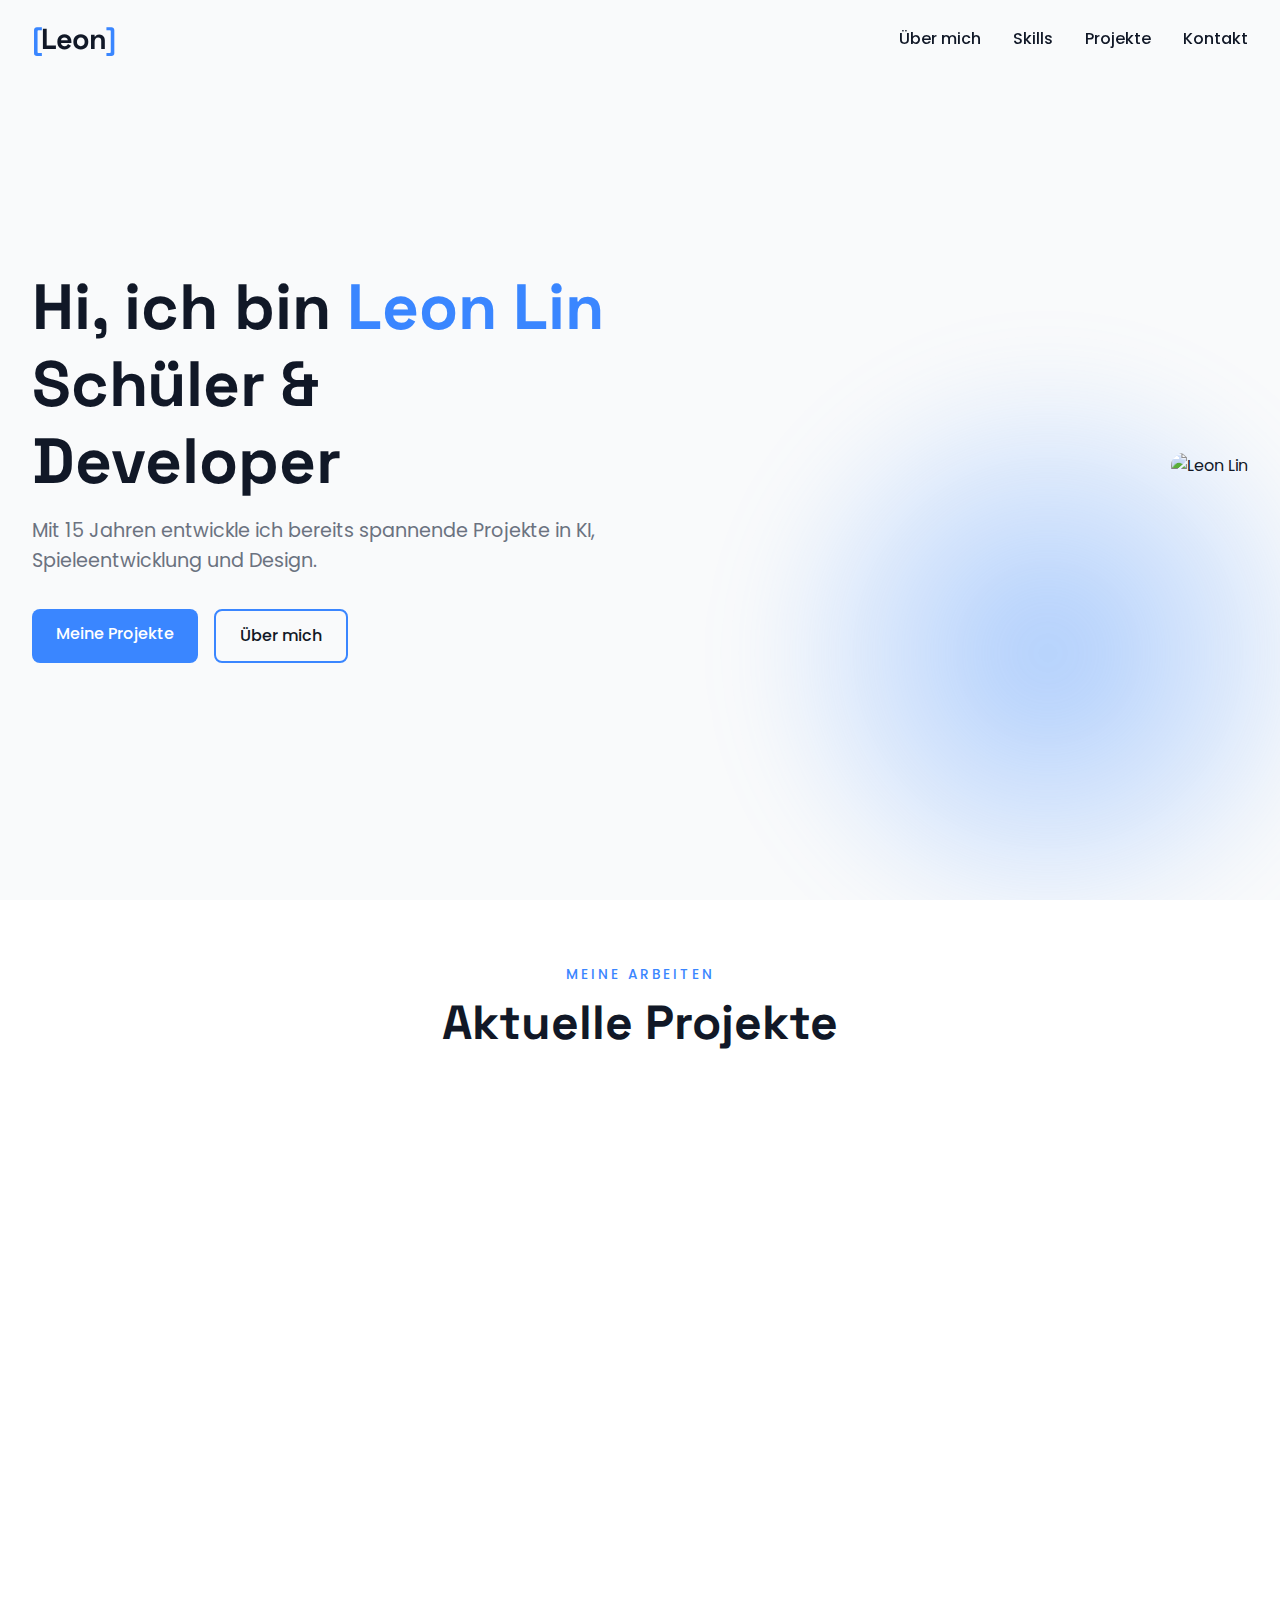
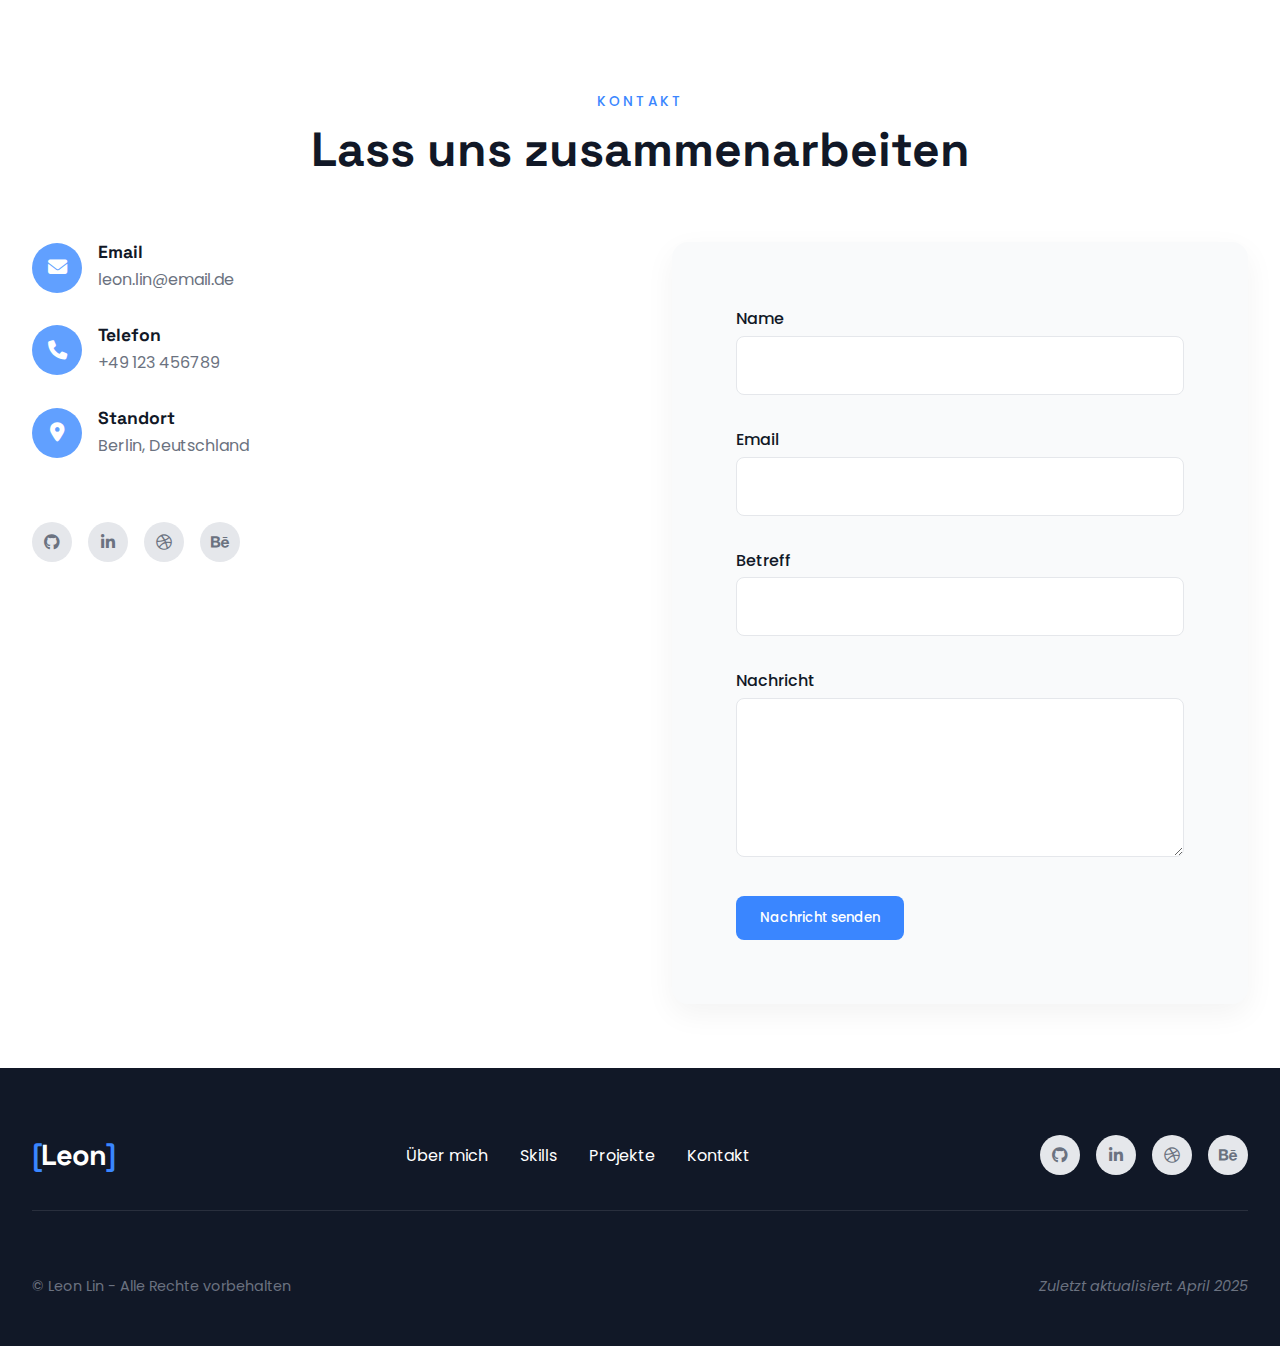
==== commit 0791e778: "portfolio v0.1" ====
--- a/index.html
+++ b/index.html
@@ -3,8 +3,8 @@
 <head>
     <meta charset="UTF-8">
     <meta name="viewport" content="width=device-width, initial-scale=1.0">
-    <meta name="description" content="Portfolio von [Dein Name] - [Deine Tätigkeit]">
-    <title>Portfolio | [Dein Name]</title>
+    <meta name="description" content="Portfolio von Leon Lin - Schüler & Developer">
+    <title>Portfolio | Leon Lin</title>
     <link rel="stylesheet" href="styles.css">
     <link rel="stylesheet" href="https://cdnjs.cloudflare.com/ajax/libs/font-awesome/6.4.0/css/all.min.css">
     <link rel="preconnect" href="https://fonts.googleapis.com">
@@ -12,14 +12,11 @@
     <link href="https://fonts.googleapis.com/css2?family=Poppins:wght@300;400;500;600;700&family=Space+Grotesk:wght@400;500;700&display=swap" rel="stylesheet">
 </head>
 <body>
-    <div class="cursor"></div>
-    <div class="cursor-follower"></div>
-
     <header>
         <nav class="navbar">
             <div class="logo">
                 <a href="#hero">
-                    <span class="highlight">[</span>DN<span class="highlight">]</span>
+                    <span class="highlight">[</span>Leon<span class="highlight">]</span>
                 </a>
             </div>
             <div class="menu-toggle" id="menu-toggle">
@@ -40,119 +37,18 @@
         <section id="hero" class="hero">
             <div class="hero-content">
                 <h1 class="animate-text">
-                    <span class="line">Hi, ich bin <span class="highlight">[Dein Name]</span></span>
-                    <span class="line">[Deine Tätigkeit]</span>
+                    <span class="line">Hi, ich bin <span class="highlight">Leon Lin</span></span>
+                    <span class="line">Schüler & Developer</span>
                 </h1>
-                <p class="subtitle">Ich gestalte moderne digitale Erlebnisse mit Fokus auf [Dein Schwerpunkt].</p>
+                <p class="subtitle">Mit 15 Jahren entwickle ich bereits spannende Projekte in KI, Spieleentwicklung und Design.</p>
                 <div class="hero-cta">
                     <a href="#projects" class="btn primary-btn">Meine Projekte</a>
-                    <a href="#contact" class="btn secondary-btn">Kontakt aufnehmen</a>
+                    <a href="about.html" class="btn secondary-btn">Über mich</a>
                 </div>
             </div>
             <div class="hero-image">
-                <!-- Du kannst dieses Platzhalterbild mit deinem eigenen ersetzen -->
-                <img src="/api/placeholder/500/500" alt="Dein Profil" class="profile-image">
+                <img src="/api/placeholder/500/500" alt="Leon Lin" class="profile-image">
                 <div class="blob-bg"></div>
-            </div>
-        </section>
-
-        <!-- About Section -->
-        <section id="about" class="about">
-            <div class="section-header">
-                <span class="section-label">Über mich</span>
-                <h2>Wer ich bin</h2>
-            </div>
-            <div class="about-content">
-                <div class="about-text">
-                    <p>Hier steht eine prägnante Beschreibung deiner Person, deines Werdegangs und deiner Motivation. Halte es persönlich, aber fokussiert auf das Berufliche. Beschreibe, was dich antreibt und welche Philosophie du bei deiner Arbeit verfolgst.</p>
-                    <p>Füge hier weitere Details zu deinem Hintergrund, deiner Ausbildung und deinen Erfahrungen hinzu. Was macht dich einzigartig? Was können Kunden oder Arbeitgeber von dir erwarten?</p>
-                    <div class="stats">
-                        <div class="stat-item">
-                            <span class="stat-number" data-count="5">0</span>
-                            <span class="stat-label">Jahre Erfahrung</span>
-                        </div>
-                        <div class="stat-item">
-                            <span class="stat-number" data-count="20">0</span>
-                            <span class="stat-label">Abgeschlossene Projekte</span>
-                        </div>
-                        <div class="stat-item">
-                            <span class="stat-number" data-count="15">0</span>
-                            <span class="stat-label">Zufriedene Kunden</span>
-                        </div>
-                    </div>
-                </div>
-            </div>
-        </section>
-
-        <!-- Skills Section -->
-        <section id="skills" class="skills">
-            <div class="section-header">
-                <span class="section-label">Meine Fähigkeiten</span>
-                <h2>Was ich kann</h2>
-            </div>
-            <div class="skills-content">
-                <div class="skill-category">
-                    <h3>Design</h3>
-                    <div class="skill-items">
-                        <div class="skill-item">
-                            <div class="skill-info">
-                                <span>UI/UX Design</span>
-                                <span>90%</span>
-                            </div>
-                            <div class="skill-bar">
-                                <div class="skill-progress" style="width: 90%"></div>
-                            </div>
-                        </div>
-                        <div class="skill-item">
-                            <div class="skill-info">
-                                <span>Branding</span>
-                                <span>85%</span>
-                            </div>
-                            <div class="skill-bar">
-                                <div class="skill-progress" style="width: 85%"></div>
-                            </div>
-                        </div>
-                        <!-- Weitere Skills hier hinzufügen -->
-                    </div>
-                </div>
-                
-                <div class="skill-category">
-                    <h3>Entwicklung</h3>
-                    <div class="skill-items">
-                        <div class="skill-item">
-                            <div class="skill-info">
-                                <span>HTML/CSS</span>
-                                <span>95%</span>
-                            </div>
-                            <div class="skill-bar">
-                                <div class="skill-progress" style="width: 95%"></div>
-                            </div>
-                        </div>
-                        <div class="skill-item">
-                            <div class="skill-info">
-                                <span>JavaScript</span>
-                                <span>80%</span>
-                            </div>
-                            <div class="skill-bar">
-                                <div class="skill-progress" style="width: 80%"></div>
-                            </div>
-                        </div>
-                        <!-- Weitere Skills hier hinzufügen -->
-                    </div>
-                </div>
-                
-                <div class="skill-category">
-                    <h3>Tools</h3>
-                    <div class="tool-items">
-                        <div class="tool-item">Figma</div>
-                        <div class="tool-item">Adobe XD</div>
-                        <div class="tool-item">Photoshop</div>
-                        <div class="tool-item">Illustrator</div>
-                        <div class="tool-item">VS Code</div>
-                        <div class="tool-item">Git</div>
-                        <!-- Weitere Tools hier hinzufügen -->
-                    </div>
-                </div>
             </div>
         </section>
 
@@ -160,156 +56,64 @@
         <section id="projects" class="projects">
             <div class="section-header">
                 <span class="section-label">Meine Arbeiten</span>
-                <h2>Ausgewählte Projekte</h2>
-            </div>
-            <div class="filter-controls">
-                <button class="filter-btn active" data-filter="all">Alle</button>
-                <button class="filter-btn" data-filter="web">Webdesign</button>
-                <button class="filter-btn" data-filter="app">App</button>
-                <button class="filter-btn" data-filter="branding">Branding</button>
+                <h2>Aktuelle Projekte</h2>
             </div>
             <div class="projects-grid">
-                <!-- Projekt 1 -->
-                <div class="project-card" data-category="web">
+                <!-- Lenos.ai -->
+                <div class="project-card" data-category="ai">
                     <div class="project-image">
-                        <img src="/api/placeholder/600/400" alt="Projektname">
+                        <img src="assets/projects/lenos-ai.png" alt="Lenos.ai">
                         <div class="project-overlay">
-                            <a href="#" class="project-link">Live ansehen</a>
+                            <a href="projects/lenos-ai.html" class="project-link">Details</a>
                         </div>
                     </div>
                     <div class="project-info">
-                        <h3>Projektname</h3>
-                        <p>Kurze Beschreibung des Projekts, was das Problem war und wie du es gelöst hast.</p>
+                        <h3>Lenos.ai</h3>
+                        <p>Eine KI-Plattform, die Gemini und Mistral API verbindet für bessere Sprachverarbeitung.</p>
                         <div class="project-tags">
-                            <span>HTML</span>
-                            <span>CSS</span>
+                            <span>HTML/CSS</span>
                             <span>JavaScript</span>
+                            <span>AI APIs</span>
                         </div>
                     </div>
                 </div>
                 
-                <!-- Projekt 2 -->
-                <div class="project-card" data-category="app">
+                <!-- Pixel Adventure -->
+                <div class="project-card" data-category="game">
                     <div class="project-image">
-                        <img src="/api/placeholder/600/400" alt="Projektname">
+                        <img src="assets/projects/pixel-game.png" alt="Pixel Adventure">
                         <div class="project-overlay">
-                            <a href="#" class="project-link">Live ansehen</a>
+                            <a href="projects/pixel-game.html" class="project-link">Details</a>
                         </div>
                     </div>
                     <div class="project-info">
-                        <h3>Projektname</h3>
-                        <p>Kurze Beschreibung des Projekts, was das Problem war und wie du es gelöst hast.</p>
+                        <h3>Pixel Adventure</h3>
+                        <p>Ein 2D Top-down Pixel-Art Spiel entwickelt mit Godot Engine.</p>
                         <div class="project-tags">
-                            <span>React</span>
-                            <span>Node.js</span>
-                            <span>MongoDB</span>
+                            <span>Godot</span>
+                            <span>Pixilart</span>
+                            <span>GDScript</span>
                         </div>
                     </div>
                 </div>
                 
-                <!-- Projekt 3 -->
-                <div class="project-card" data-category="branding">
+                <!-- Design Portfolio -->
+                <div class="project-card" data-category="design">
                     <div class="project-image">
-                        <img src="/api/placeholder/600/400" alt="Projektname">
+                        <img src="assets/projects/design-work.png" alt="Design Portfolio">
                         <div class="project-overlay">
-                            <a href="#" class="project-link">Live ansehen</a>
+                            <a href="projects/design.html" class="project-link">Details</a>
                         </div>
                     </div>
                     <div class="project-info">
-                        <h3>Projektname</h3>
-                        <p>Kurze Beschreibung des Projekts, was das Problem war und wie du es gelöst hast.</p>
+                        <h3>Design Portfolio</h3>
+                        <p>Logo Designs und Branding Projekte erstellt mit Canva.</p>
                         <div class="project-tags">
+                            <span>Canva</span>
                             <span>Branding</span>
                             <span>Logo Design</span>
-                            <span>Identity</span>
-                        </div>
-                    </div>
-                </div>
-                
-                <!-- Projekt 4 -->
-                <div class="project-card" data-category="web">
-                    <div class="project-image">
-                        <img src="/api/placeholder/600/400" alt="Projektname">
-                        <div class="project-overlay">
-                            <a href="#" class="project-link">Live ansehen</a>
-                        </div>
-                    </div>
-                    <div class="project-info">
-                        <h3>Projektname</h3>
-                        <p>Kurze Beschreibung des Projekts, was das Problem war und wie du es gelöst hast.</p>
-                        <div class="project-tags">
-                            <span>WordPress</span>
-                            <span>UI/UX</span>
-                            <span>E-Commerce</span>
-                        </div>
-                    </div>
-                </div>
-            </div>
-        </section>
-
-        <!-- Testimonials Section -->
-        <section class="testimonials">
-            <div class="section-header">
-                <span class="section-label">Referenzen</span>
-                <h2>Was andere sagen</h2>
-            </div>
-            <div class="testimonials-slider">
-                <div class="testimonial-container">
-                    <!-- Testimonial 1 -->
-                    <div class="testimonial-card">
-                        <div class="testimonial-quote">"Hier steht ein Zitat eines zufriedenen Kunden oder Arbeitgebers, das deine Arbeitsweise und die Qualität deiner Ergebnisse beschreibt."</div>
-                        <div class="testimonial-author">
-                            <div class="testimonial-avatar">
-                                <img src="/api/placeholder/100/100" alt="Kundenname">
-                            </div>
-                            <div class="testimonial-info">
-                                <h4>Kundenname</h4>
-                                <p>Position, Unternehmen</p>
-                            </div>
-                        </div>
-                    </div>
-                    
-                    <!-- Testimonial 2 -->
-                    <div class="testimonial-card">
-                        <div class="testimonial-quote">"Ein weiteres Zitat eines zufriedenen Kunden, das andere Aspekte deiner Arbeit hervorhebt und deine Stärken betont."</div>
-                        <div class="testimonial-author">
-                            <div class="testimonial-avatar">
-                                <img src="/api/placeholder/100/100" alt="Kundenname">
-                            </div>
-                            <div class="testimonial-info">
-                                <h4>Kundenname</h4>
-                                <p>Position, Unternehmen</p>
-                            </div>
-                        </div>
-                    </div>
-                    
-                    <!-- Testimonial 3 -->
-                    <div class="testimonial-card">
-                        <div class="testimonial-quote">"Ein drittes Zitat, das zeigt, wie du Probleme gelöst oder besondere Herausforderungen gemeistert hast."</div>
-                        <div class="testimonial-author">
-                            <div class="testimonial-avatar">
-                                <img src="/api/placeholder/100/100" alt="Kundenname">
-                            </div>
-                            <div class="testimonial-info">
-                                <h4>Kundenname</h4>
-                                <p>Position, Unternehmen</p>
-                            </div>
-                        </div>
-                    </div>
-                </div>
-                <!-- Slider Controls -->
-                <div class="slider-controls">
-                    <button class="slider-btn prev" id="prev-testimonial">
-                        <i class="fas fa-chevron-left"></i>
-                    </button>
-                    <div class="slider-dots">
-                        <span class="dot active"></span>
-                        <span class="dot"></span>
-                        <span class="dot"></span>
-                    </div>
-                    <button class="slider-btn next" id="next-testimonial">
-                        <i class="fas fa-chevron-right"></i>
-                    </button>
+                        </div>
+                    </div>
                 </div>
             </div>
         </section>
@@ -328,7 +132,7 @@
                         </div>
                         <div class="contact-details">
                             <h3>Email</h3>
-                            <p><a href="mailto:deine@email.de">deine@email.de</a></p>
+                            <p><a href="mailto:leon.lin@email.de">leon.lin@email.de</a></p>
                         </div>
                     </div>
                     <div class="contact-method">
@@ -346,7 +150,7 @@
                         </div>
                         <div class="contact-details">
                             <h3>Standort</h3>
-                            <p>Deine Stadt, Deutschland</p>
+                            <p>Berlin, Deutschland</p>
                         </div>
                     </div>
                     <div class="social-links">
@@ -384,7 +188,7 @@
     <footer>
         <div class="footer-content">
             <div class="footer-logo">
-                <span class="highlight">[</span>DN<span class="highlight">]</span>
+                <span class="highlight">[</span>Leon<span class="highlight">]</span>
             </div>
             <div class="footer-links">
                 <a href="#about">Über mich</a>
@@ -400,7 +204,7 @@
             </div>
         </div>
         <div class="footer-bottom">
-            <p>&copy; <span id="currentYear"></span> [Dein Name] - Alle Rechte vorbehalten</p>
+            <p>&copy; <span id="currentYear"></span> Leon Lin - Alle Rechte vorbehalten</p>
             <p class="last-update">Zuletzt aktualisiert: <span id="lastUpdated">April 2025</span></p>
         </div>
     </footer>
--- a/styles.css
+++ b/styles.css
@@ -104,39 +104,6 @@
 
 ul {
     list-style: none;
-}
-
-/* ======== CURSOR EFFEKT ======== */
-.cursor {
-    position: fixed;
-    width: 12px;
-    height: 12px;
-    background: var(--primary-color);
-    border-radius: 50%;
-    pointer-events: none;
-    mix-blend-mode: difference;
-    z-index: 9999;
-    transform: translate(-50%, -50%);
-    transition: transform 0.1s ease;
-    opacity: 0;
-}
-
-.cursor-follower {
-    position: fixed;
-    width: 40px;
-    height: 40px;
-    border: 2px solid var(--primary-color);
-    border-radius: 50%;
-    pointer-events: none;
-    z-index: 9998;
-    transform: translate(-50%, -50%);
-    transition: transform 0.3s ease, width 0.3s ease, height 0.3s ease;
-    opacity: 0;
-}
-
-body:hover .cursor,
-body:hover .cursor-follower {
-    opacity: 1;
 }
 
 /* ======== LAYOUT & CONTAINER ======== */
@@ -546,6 +513,9 @@
     overflow: hidden;
     box-shadow: 0 10px 30px rgba(0, 0, 0, 0.05);
     transition: all var(--transition-normal);
+    animation: scaleIn 0.5s ease forwards;
+    opacity: 0;
+    animation-delay: calc(var(--card-index) * 0.1s);
 }
 
 .project-card:hover {
@@ -557,17 +527,18 @@
     position: relative;
     overflow: hidden;
     aspect-ratio: 16/9;
+    border-radius: var(--radius-lg) var(--radius-lg) 0 0;
 }
 
 .project-image img {
     width: 100%;
     height: 100%;
     object-fit: cover;
-    transition: transform var(--transition-normal);
+    transition: transform 0.5s ease;
 }
 
 .project-card:hover .project-image img {
-    transform: scale(1.05);
+    transform: scale(1.1);
 }
 
 .project-overlay {
@@ -576,16 +547,18 @@
     left: 0;
     right: 0;
     bottom: 0;
-    background: rgba(0, 0, 0, 0.6);
+    background: linear-gradient(to top, rgba(0,0,0,0.8), transparent);
     display: flex;
     align-items: center;
     justify-content: center;
     opacity: 0;
-    transition: opacity var(--transition-fast);
+    transform: translateY(20px);
+    transition: all 0.3s ease;
 }
 
 .project-card:hover .project-overlay {
     opacity: 1;
+    transform: translateY(0);
 }
 
 .project-link {
@@ -1063,6 +1036,28 @@
     animation-delay: 0.8s;
 }
 
+@keyframes slideUp {
+    from {
+        opacity: 0;
+        transform: translateY(30px);
+    }
+    to {
+        opacity: 1;
+        transform: translateY(0);
+    }
+}
+
+@keyframes scaleIn {
+    from {
+        opacity: 0;
+        transform: scale(0.9);
+    }
+    to {
+        opacity: 1;
+        transform: scale(1);
+    }
+}
+
 /* ======== THEME COLORS ======== */
 /* Diese Klassen können auf den body angewendet werden, um das Farbschema zu ändern */
 body.theme-blue {
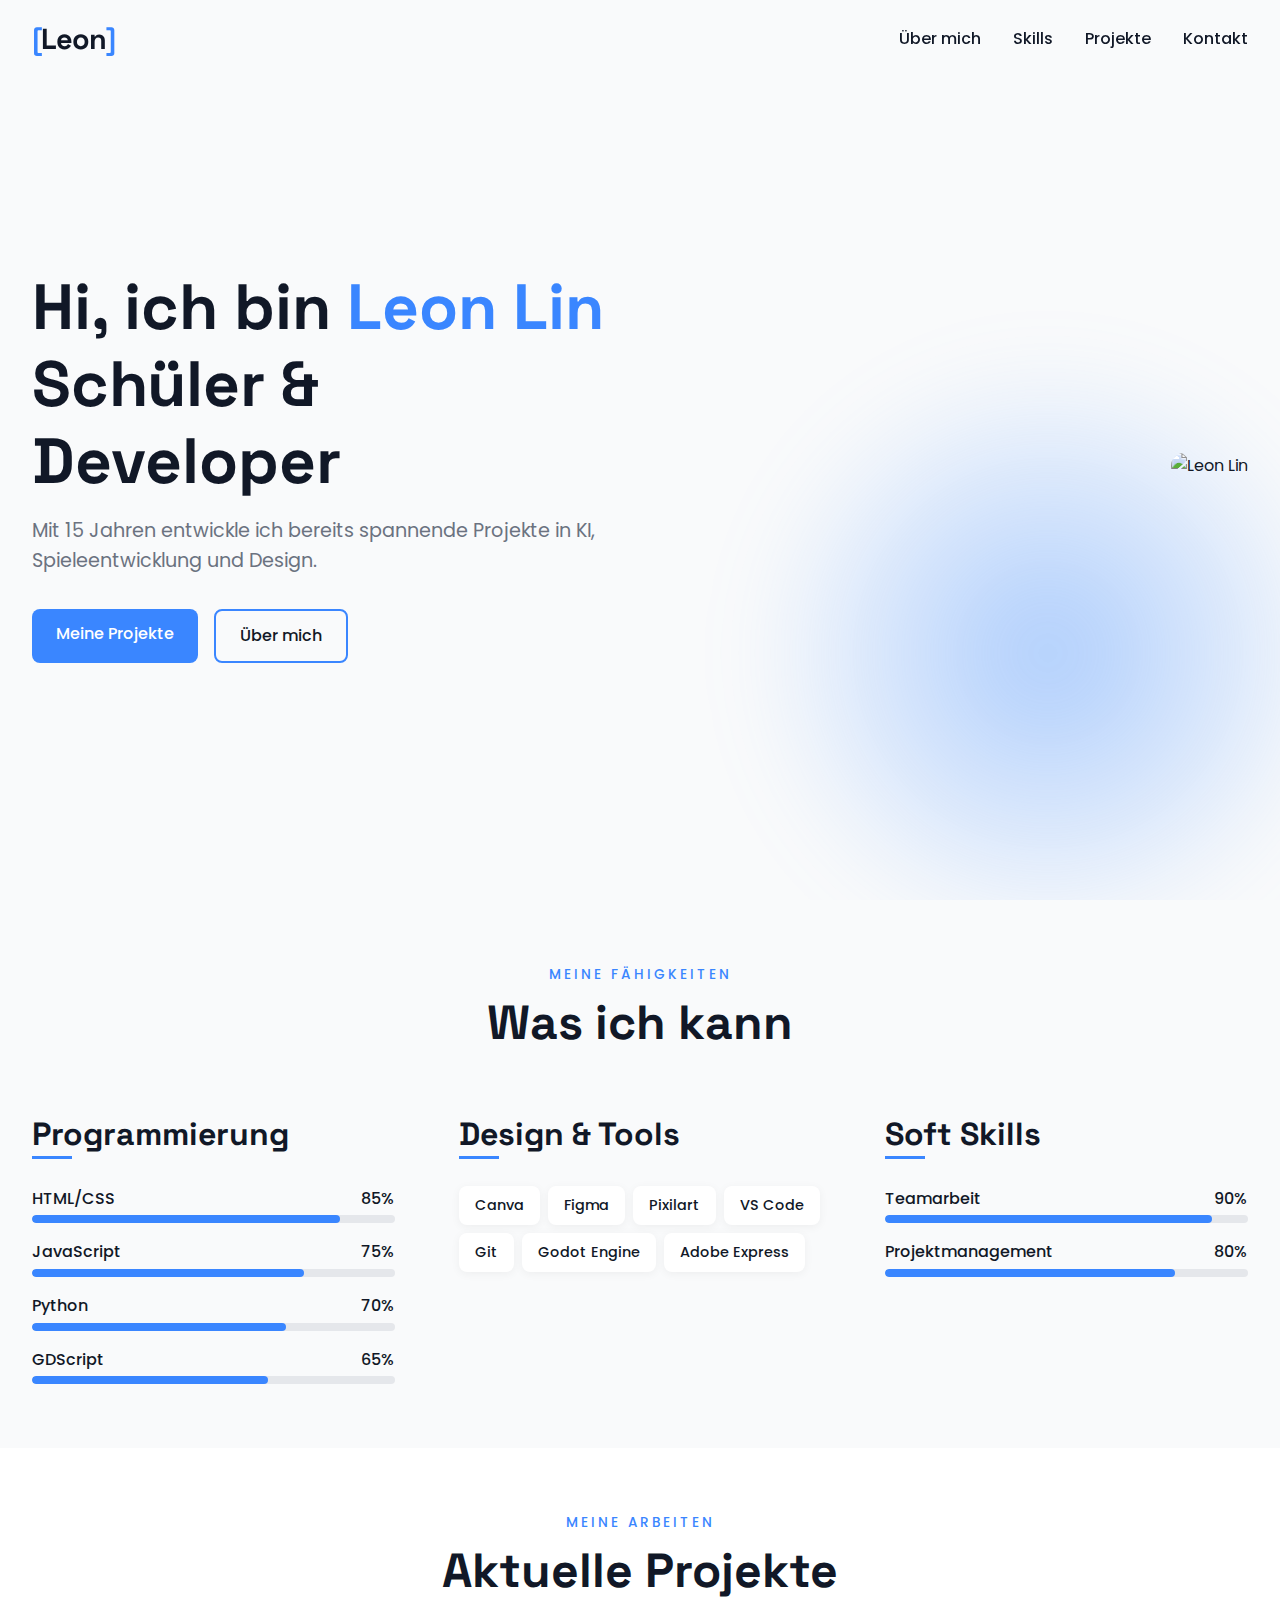
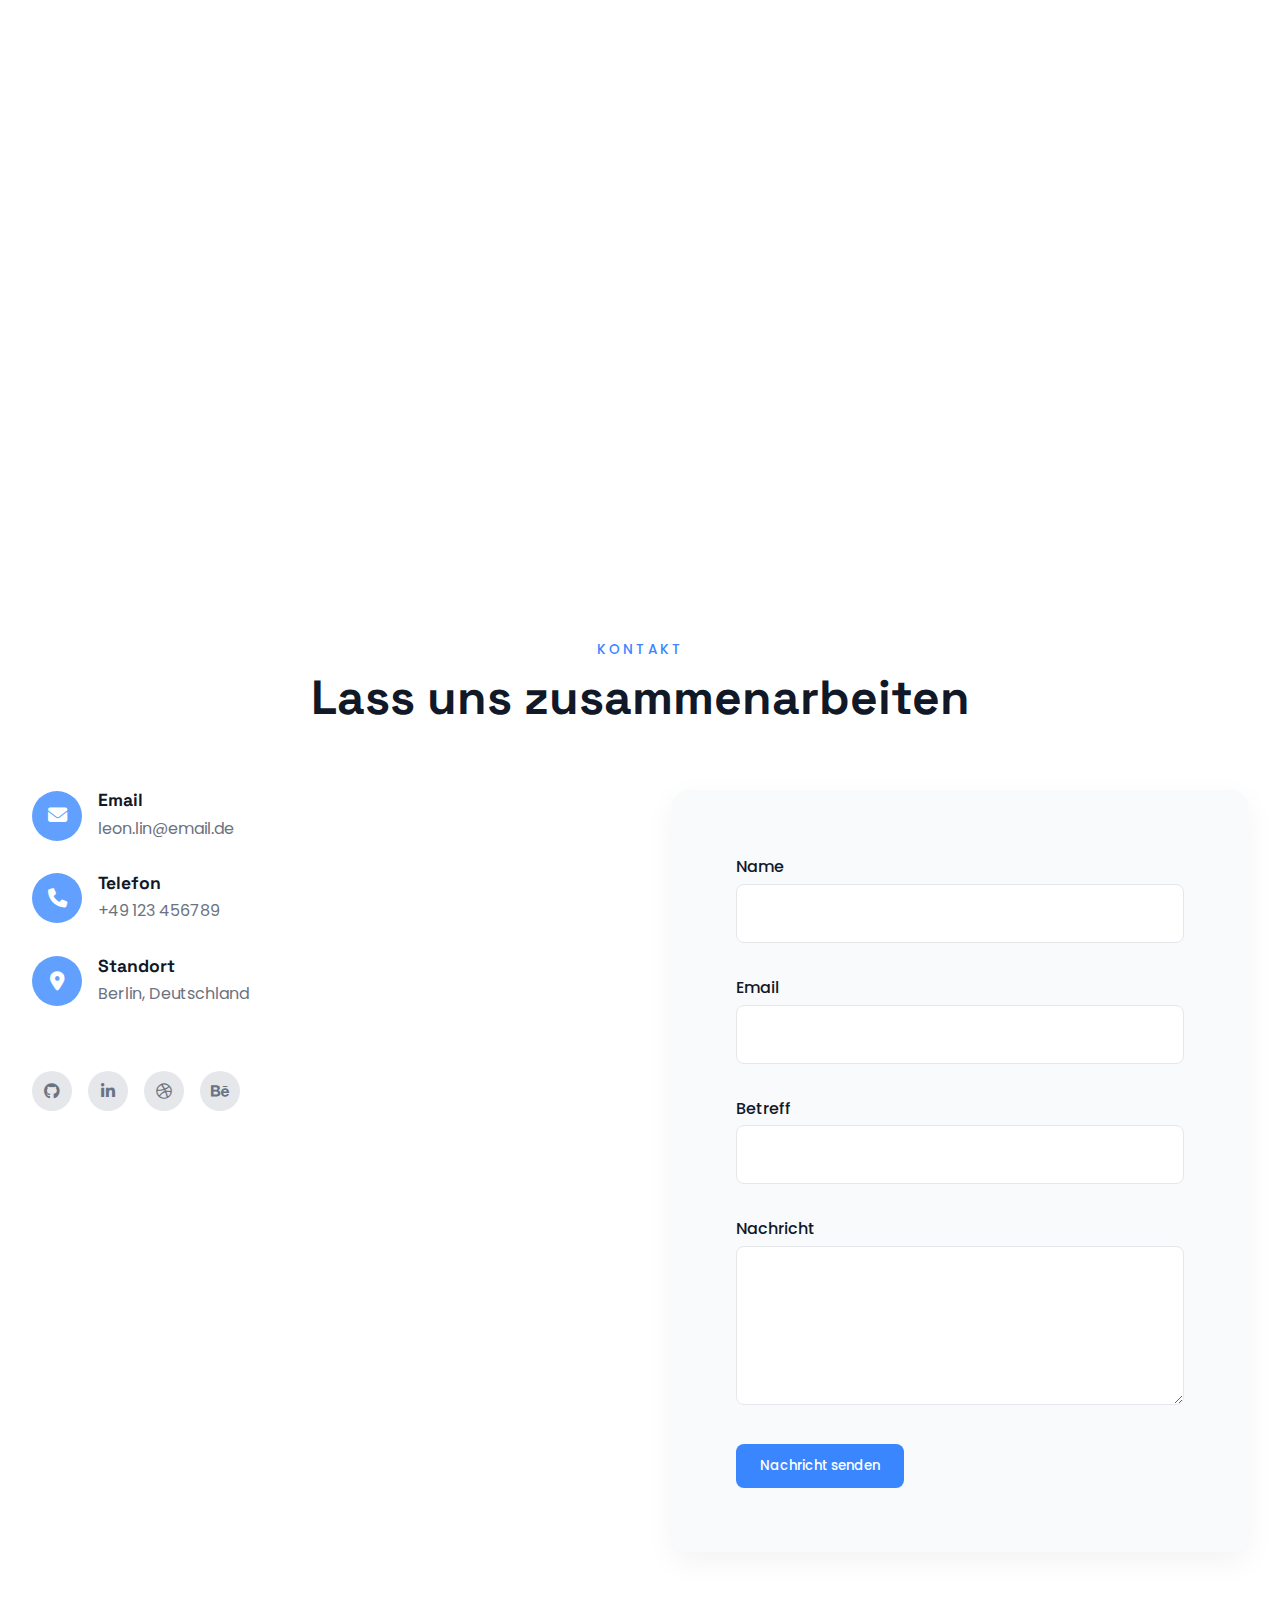
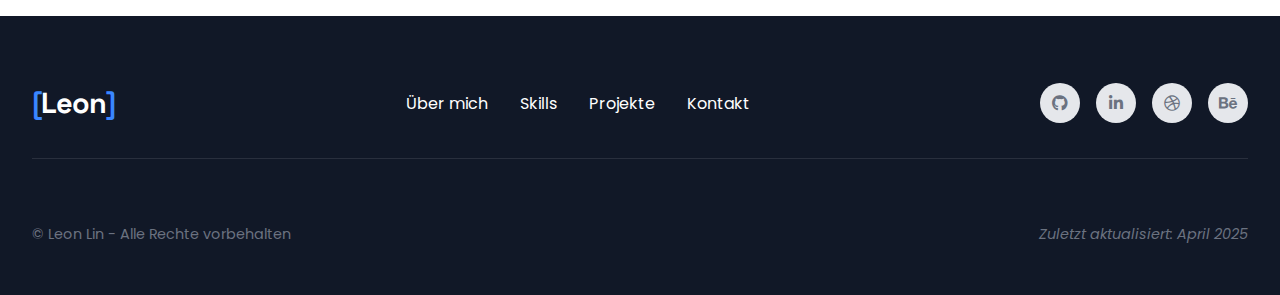
==== commit a4c35dfb: "portfolio v0.2" ====
--- a/index.html
+++ b/index.html
@@ -47,8 +47,96 @@
                 </div>
             </div>
             <div class="hero-image">
-                <img src="/api/placeholder/500/500" alt="Leon Lin" class="profile-image">
+                <img src="https://via.placeholder.com/500x500/3a86ff/ffffff?text=Leon+Lin" alt="Leon Lin" class="profile-image">
                 <div class="blob-bg"></div>
+            </div>
+        </section>
+
+        <!-- Skills Section -->
+        <section id="skills" class="skills">
+            <div class="section-header">
+                <span class="section-label">Meine Fähigkeiten</span>
+                <h2>Was ich kann</h2>
+            </div>
+            <div class="skills-content">
+                <div class="skill-category">
+                    <h3>Programmierung</h3>
+                    <div class="skill-items">
+                        <div class="skill-item">
+                            <div class="skill-info">
+                                <span>HTML/CSS</span>
+                                <span>85%</span>
+                            </div>
+                            <div class="skill-bar">
+                                <div class="skill-progress" style="width: 85%"></div>
+                            </div>
+                        </div>
+                        <div class="skill-item">
+                            <div class="skill-info">
+                                <span>JavaScript</span>
+                                <span>75%</span>
+                            </div>
+                            <div class="skill-bar">
+                                <div class="skill-progress" style="width: 75%"></div>
+                            </div>
+                        </div>
+                        <div class="skill-item">
+                            <div class="skill-info">
+                                <span>Python</span>
+                                <span>70%</span>
+                            </div>
+                            <div class="skill-bar">
+                                <div class="skill-progress" style="width: 70%"></div>
+                            </div>
+                        </div>
+                        <div class="skill-item">
+                            <div class="skill-info">
+                                <span>GDScript</span>
+                                <span>65%</span>
+                            </div>
+                            <div class="skill-bar">
+                                <div class="skill-progress" style="width: 65%"></div>
+                            </div>
+                        </div>
+                    </div>
+                </div>
+
+                <div class="skill-category">
+                    <h3>Design & Tools</h3>
+                    <div class="tool-items">
+                        <div class="tool-item">Canva</div>
+                        <div class="tool-item">Figma</div>
+                        <div class="tool-item">Pixilart</div>
+                        <div class="tool-item">VS Code</div>
+                        <div class="tool-item">Git</div>
+                        <div class="tool-item">Godot Engine</div>
+                        <div class="tool-item">Adobe Express</div>
+                    </div>
+                </div>
+
+                <div class="skill-category">
+                    <h3>Soft Skills</h3>
+                    <div class="skill-items">
+                        <div class="skill-item">
+                            <div class="skill-info">
+                                <span>Teamarbeit</span>
+                                <span>90%</span>
+                            </div>
+                            <div class="skill-bar">
+                                <div class="skill-progress" style="width: 90%"></div>
+                            </div>
+                        </div>
+                        <div class="skill-item">
+                            <div class="skill-info">
+                                <span>Projektmanagement</span>
+                                <span>80%</span>
+                            </div>
+                            <div class="skill-bar">
+                                <div class="skill-progress" style="width: 80%"></div>
+                            </div>
+                        </div>
+                    </div>
+                </div>
             </div>
         </section>
 
@@ -62,7 +150,7 @@
                 <!-- Lenos.ai -->
                 <div class="project-card" data-category="ai">
                     <div class="project-image">
-                        <img src="assets/projects/lenos-ai.png" alt="Lenos.ai">
+                        <img src="https://via.placeholder.com/800x450/3a86ff/ffffff?text=Lenos.ai" alt="Lenos.ai">
                         <div class="project-overlay">
                             <a href="projects/lenos-ai.html" class="project-link">Details</a>
                         </div>
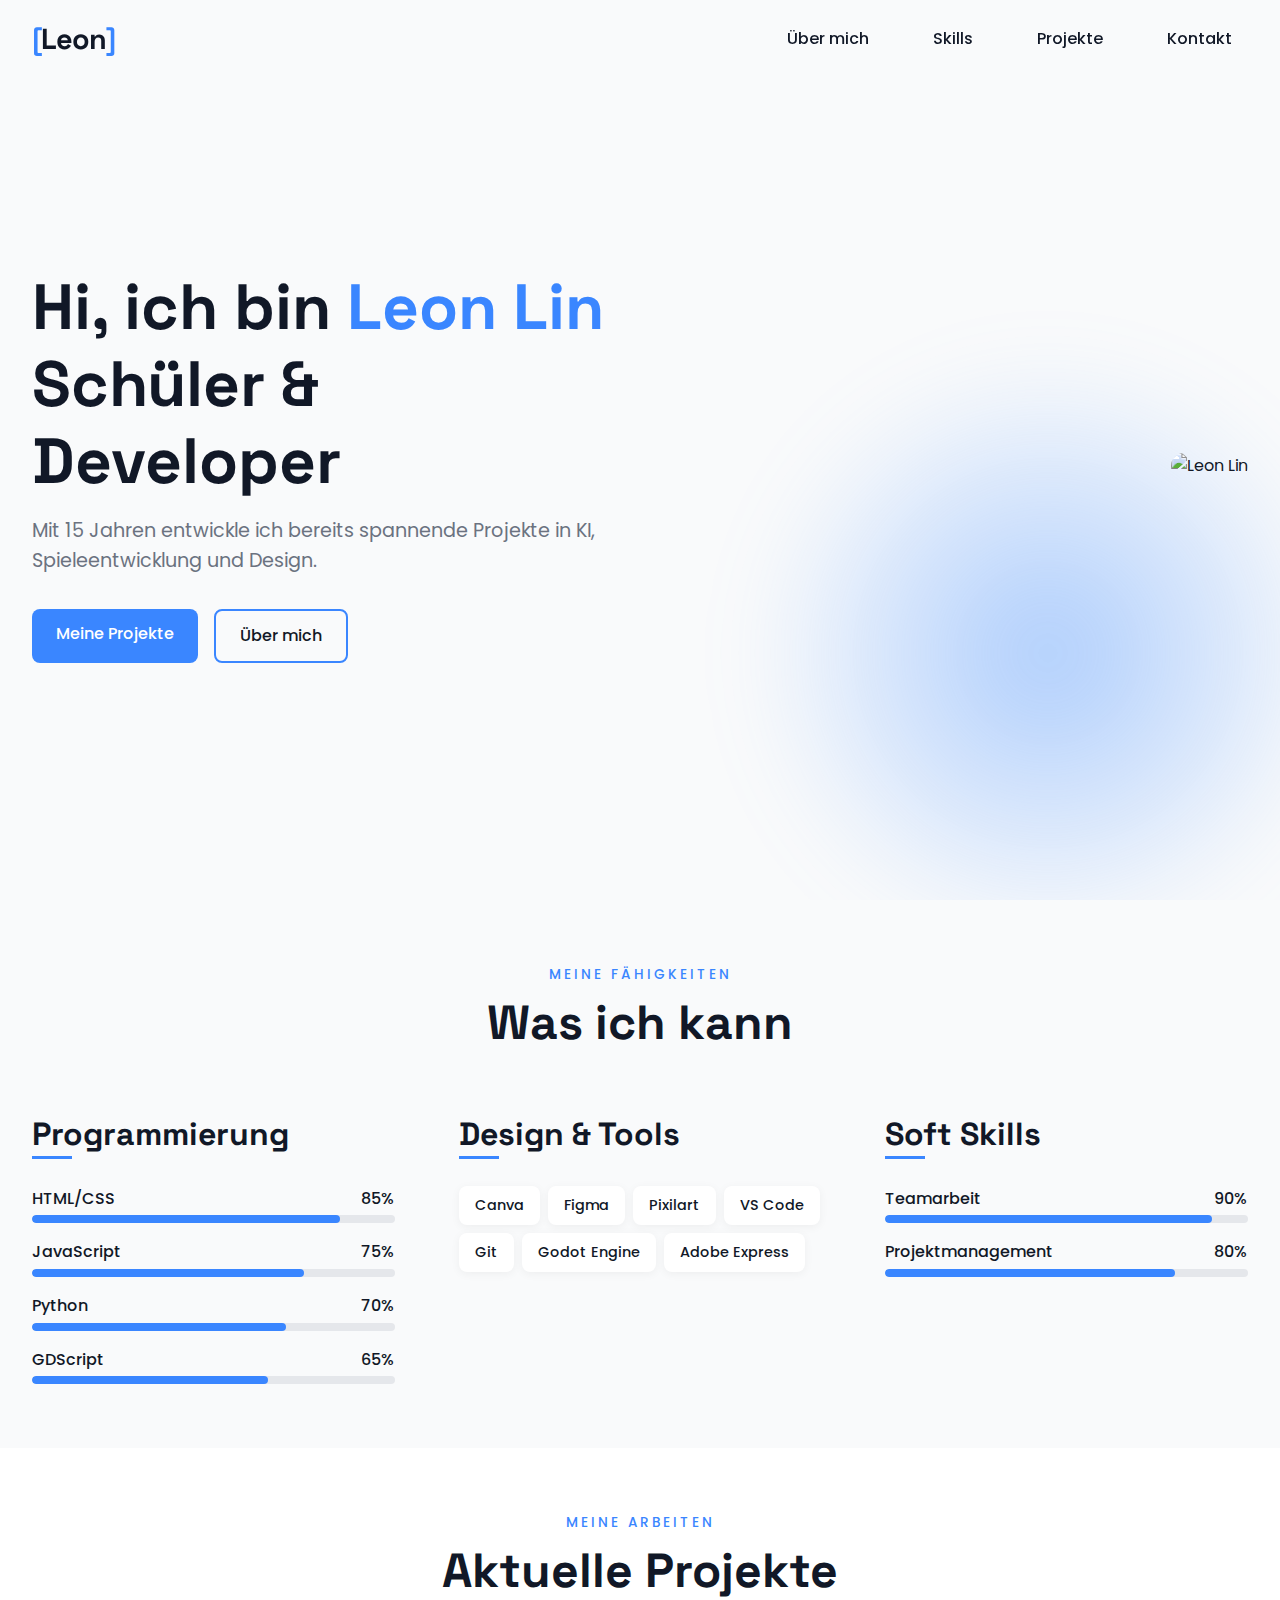
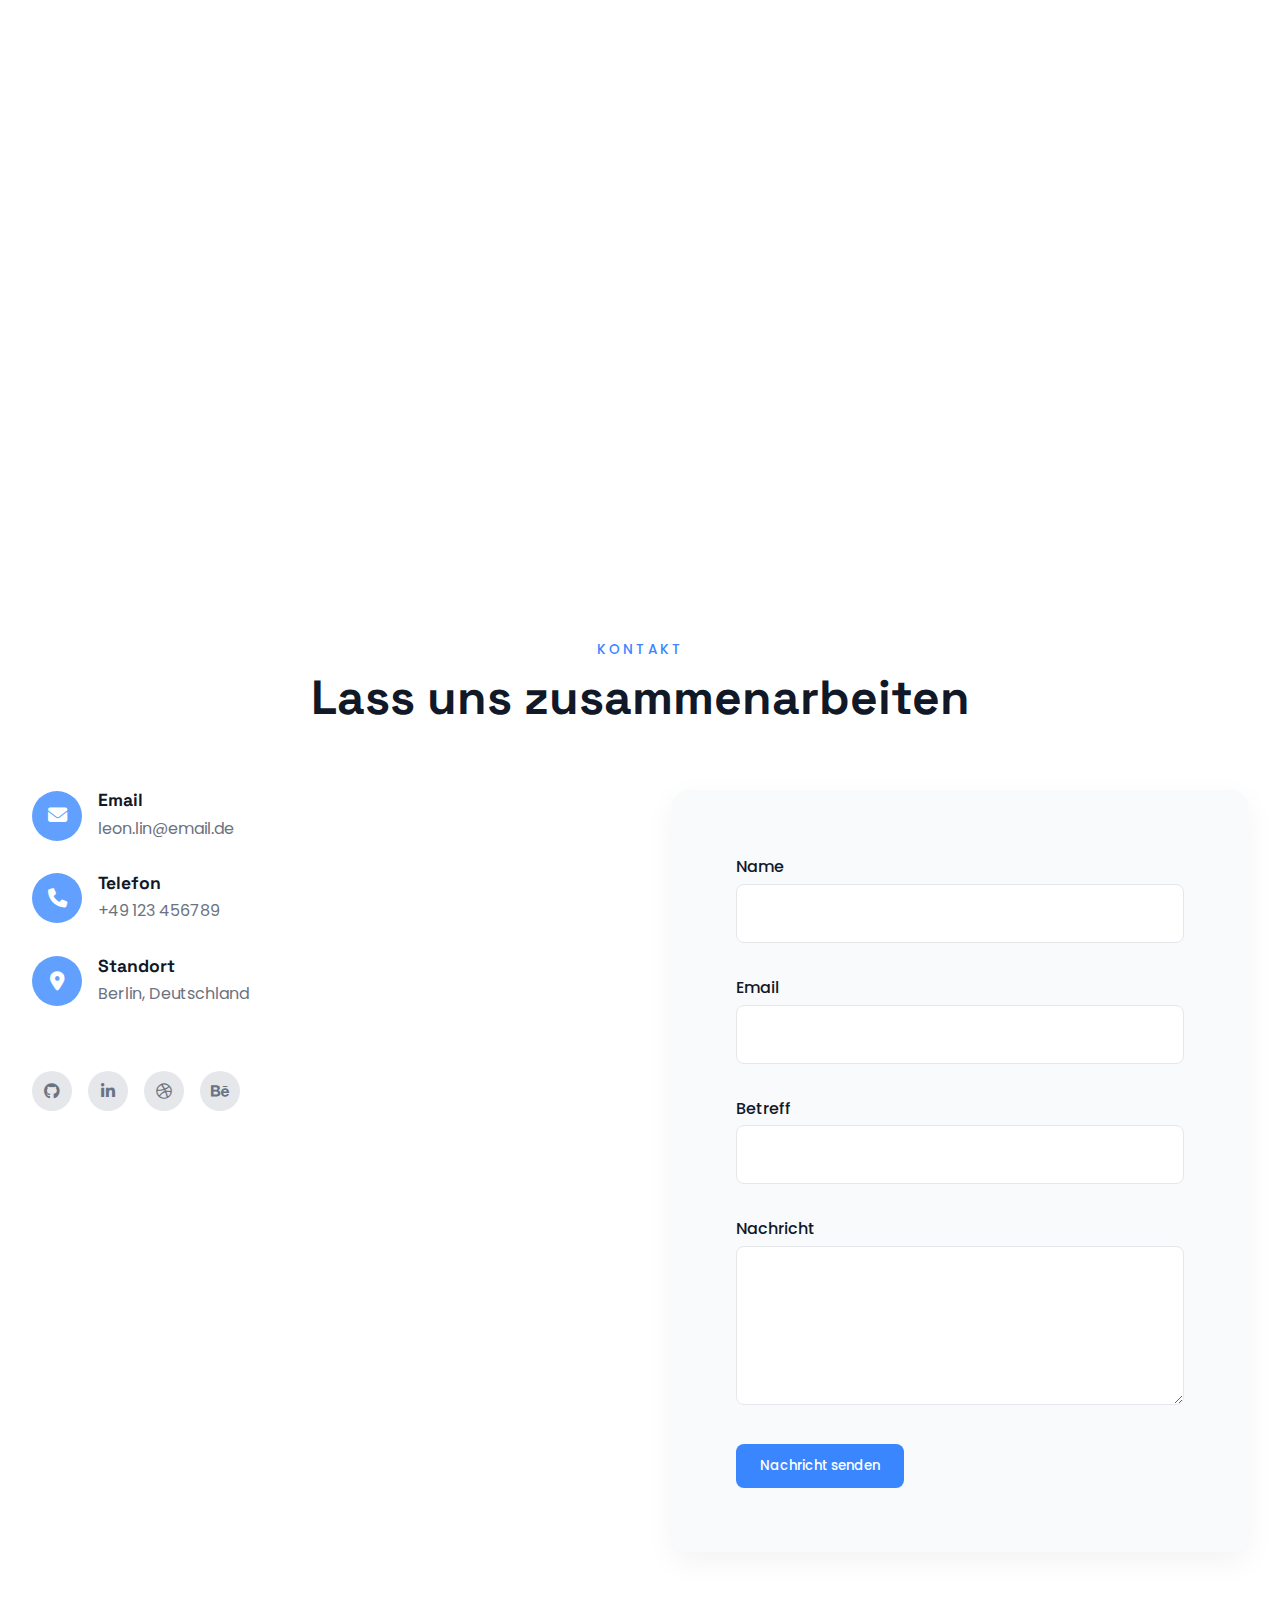
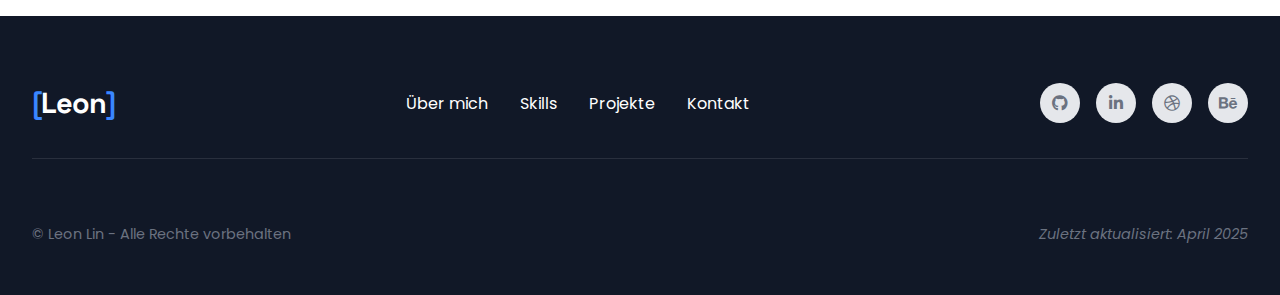
==== commit d6f36e33: "portfolio v0.4" ====
--- a/index.html
+++ b/index.html
@@ -47,7 +47,7 @@
                 </div>
             </div>
             <div class="hero-image">
-                <img src="https://via.placeholder.com/500x500/3a86ff/ffffff?text=Leon+Lin" alt="Leon Lin" class="profile-image">
+                <img src="https://images.unsplash.com/photo-1503443207922-dff7d543fd0e?w=500&h=500&fit=crop" alt="Leon Lin" class="profile-image">
                 <div class="blob-bg"></div>
             </div>
         </section>
@@ -148,9 +148,9 @@
             </div>
             <div class="projects-grid">
                 <!-- Lenos.ai -->
-                <div class="project-card" data-category="ai">
+                <div class="project-card glass-card" data-category="ai">
                     <div class="project-image">
-                        <img src="https://via.placeholder.com/800x450/3a86ff/ffffff?text=Lenos.ai" alt="Lenos.ai">
+                        <img src="https://images.unsplash.com/photo-1677442136019-21780ecad995?w=800&h=450&fit=crop" alt="Lenos.ai">
                         <div class="project-overlay">
                             <a href="projects/lenos-ai.html" class="project-link">Details</a>
                         </div>
@@ -167,9 +167,9 @@
                 </div>
                 
                 <!-- Pixel Adventure -->
-                <div class="project-card" data-category="game">
+                <div class="project-card glass-card" data-category="game">
                     <div class="project-image">
-                        <img src="assets/projects/pixel-game.png" alt="Pixel Adventure">
+                        <img src="https://images.unsplash.com/photo-1550745165-9bc0b252726f?w=800&h=450&fit=crop" alt="Pixel Adventure">
                         <div class="project-overlay">
                             <a href="projects/pixel-game.html" class="project-link">Details</a>
                         </div>
@@ -186,9 +186,9 @@
                 </div>
                 
                 <!-- Design Portfolio -->
-                <div class="project-card" data-category="design">
+                <div class="project-card glass-card" data-category="design">
                     <div class="project-image">
-                        <img src="assets/projects/design-work.png" alt="Design Portfolio">
+                        <img src="https://images.unsplash.com/photo-1561070791-2526d30994b5?w=800&h=450&fit=crop" alt="Design Portfolio">
                         <div class="project-overlay">
                             <a href="projects/design.html" class="project-link">Details</a>
                         </div>
--- a/styles.css
+++ b/styles.css
@@ -38,6 +38,27 @@
     --radius-md: 0.5rem;
     --radius-lg: 1rem;
     --radius-full: 9999px;
+
+    /* Modern Color Palette */
+    --gradient-1: linear-gradient(120deg, #3a86ff 0%, #00c6ff 100%);
+    --gradient-2: linear-gradient(120deg, #ff006e 0%, #ff4d94 100%);
+    --gradient-3: linear-gradient(120deg, #8338ec 0%, #3a86ff 100%);
+    --glass-bg: rgba(255, 255, 255, 0.1);
+    --glass-border: rgba(255, 255, 255, 0.2);
+    --blur-size: 10px;
+    --shadow-color: rgba(0, 0, 0, 0.1);
+    
+    /* Animation Timings */
+    --bounce: cubic-bezier(0.68, -0.55, 0.265, 1.55);
+
+    /* Modern Color Scheme */
+    --glass-shadow: 0 8px 32px 0 rgba(31, 38, 135, 0.37);
+    --neon-glow: 0 0 20px rgba(58, 134, 255, 0.5);
+    
+    /* Gradients */
+    --gradient-blue: linear-gradient(135deg, #3a86ff 0%, #00c6ff 100%);
+    --gradient-purple: linear-gradient(135deg, #8338ec 0%, #3a86ff 100%);
+    --gradient-pink: linear-gradient(135deg, #ff006e 0%, #ff4d94 100%);
 }
 
 /* ======== RESET & GRUNDLAGEN ======== */
@@ -170,6 +191,15 @@
 .nav-item {
     position: relative;
     font-weight: 500;
+    padding: 0.5rem 1rem;
+    background: linear-gradient(90deg, var(--primary-color), var(--primary-color)) no-repeat;
+    background-size: 0% 2px;
+    background-position: 0 100%;
+    transition: background-size 0.3s ease;
+}
+
+.nav-item:hover {
+    background-size: 100% 2px;
 }
 
 .nav-item::after {
@@ -347,6 +377,77 @@
         transform: scale(1.05);
         opacity: 0.7;
     }
+}
+
+/* Modern Card Styles */
+.modern-card {
+    background: var(--glass-bg);
+    backdrop-filter: blur(var(--blur-size));
+    border: 1px solid var(--glass-border);
+    border-radius: var(--radius-lg);
+    transition: transform 0.3s var(--bounce);
+}
+
+.modern-card:hover {
+    transform: translateY(-10px) scale(1.02);
+}
+
+/* 3D Hover Effect */
+.project-card {
+    transform-style: preserve-3d;
+    perspective: 1000px;
+}
+
+.project-card:hover .project-image {
+    transform: rotateY(10deg) rotateX(5deg);
+}
+
+.project-card:hover {
+    transform: translateY(-10px) rotateX(5deg);
+}
+
+/* Animated Background */
+.gradient-bg {
+    background: var(--gradient-1);
+    background-size: 200% 200%;
+    animation: gradientMove 15s ease infinite;
+}
+
+@keyframes gradientMove {
+    0% { background-position: 0% 50%; }
+    50% { background-position: 100% 50%; }
+    100% { background-position: 0% 50%; }
+}
+
+/* Modern Reveal Animations */
+.reveal-element {
+    opacity: 0;
+    transform: translateY(30px);
+    transition: all 0.8s cubic-bezier(0.5, 0, 0, 1);
+}
+
+.revealed {
+    opacity: 1;
+    transform: translateY(0);
+}
+
+/* Image Hover Effects */
+.project-image img {
+    transition: transform 0.5s cubic-bezier(0.5, 0, 0, 1);
+    filter: brightness(0.9);
+}
+
+.project-card:hover .project-image img {
+    transform: scale(1.1) translateZ(20px);
+    filter: brightness(1.1);
+}
+
+/* Glass Morphism */
+.glass-effect {
+    background: rgba(255, 255, 255, 0.1);
+    backdrop-filter: blur(10px);
+    border: 1px solid rgba(255, 255, 255, 0.2);
+    box-shadow: 0 8px 32px 0 rgba(31, 38, 135, 0.37);
 }
 
 /* ======== ABOUT SECTION ======== */
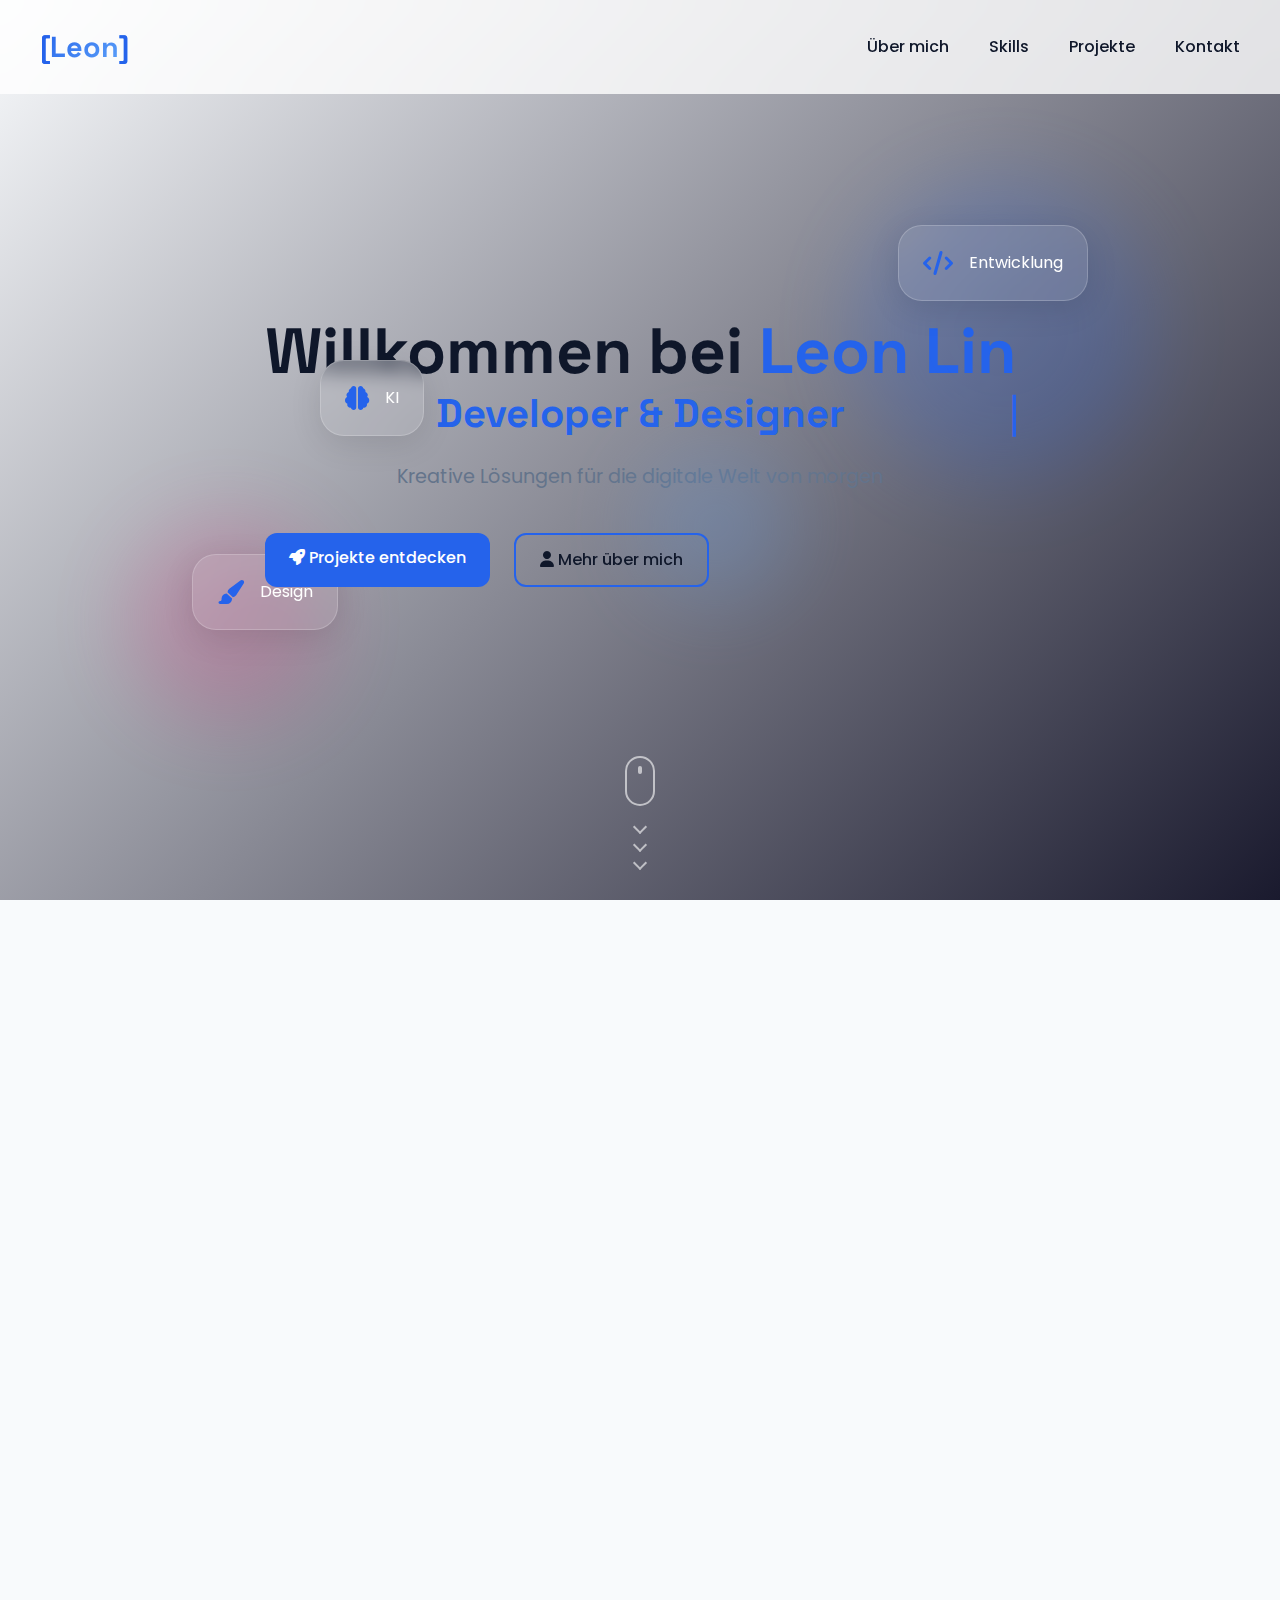
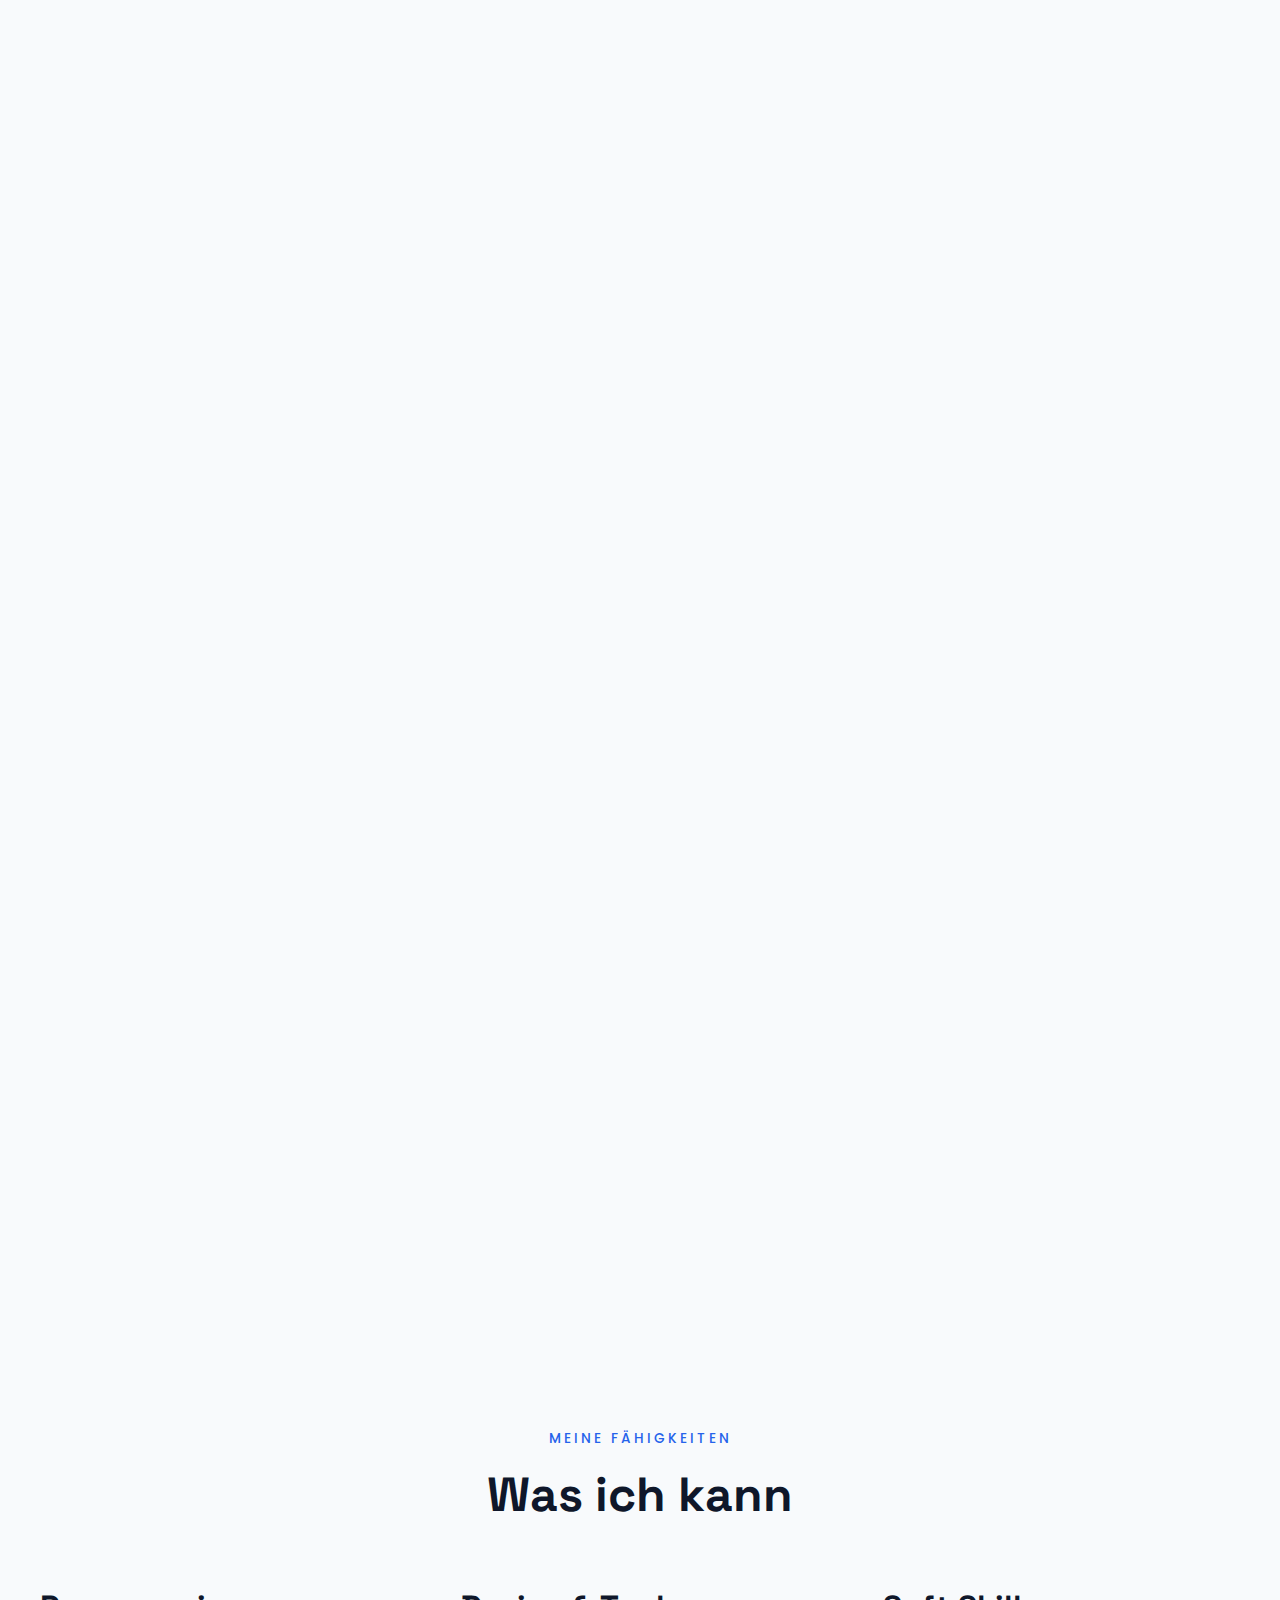
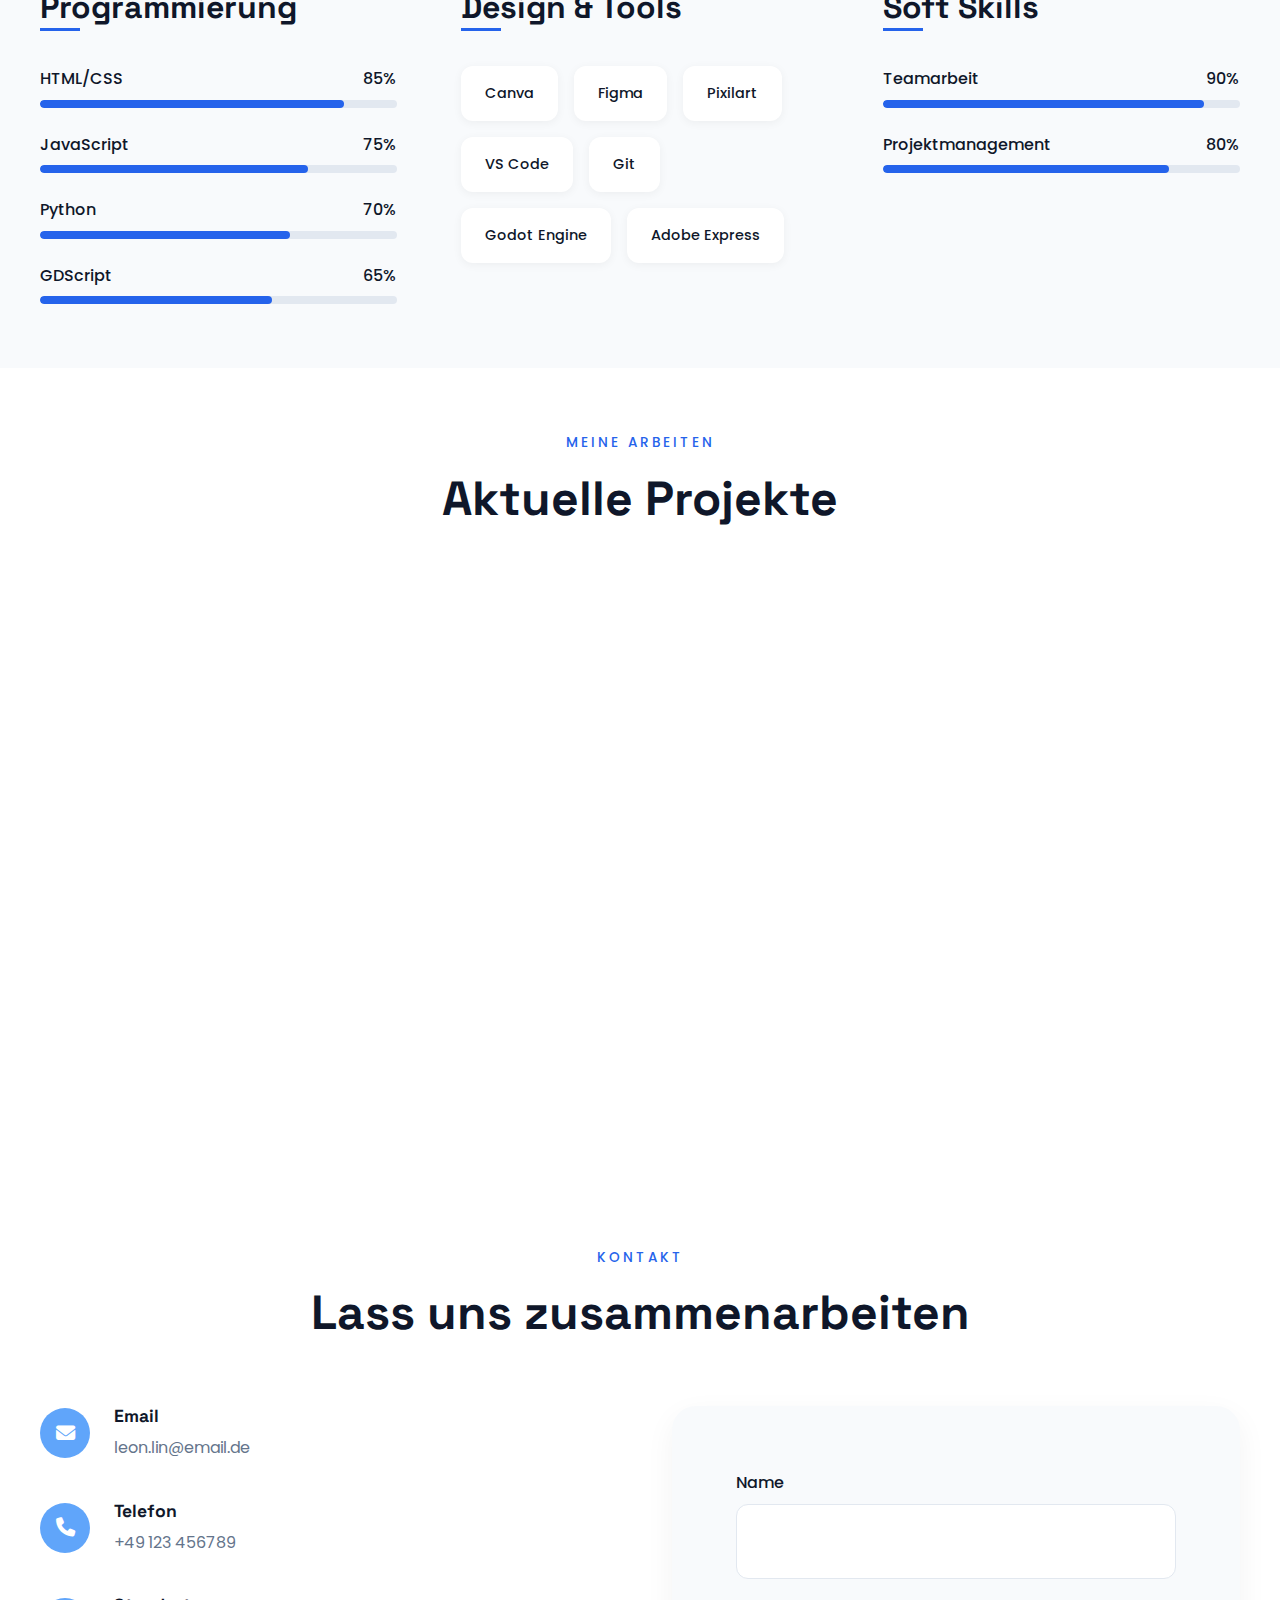
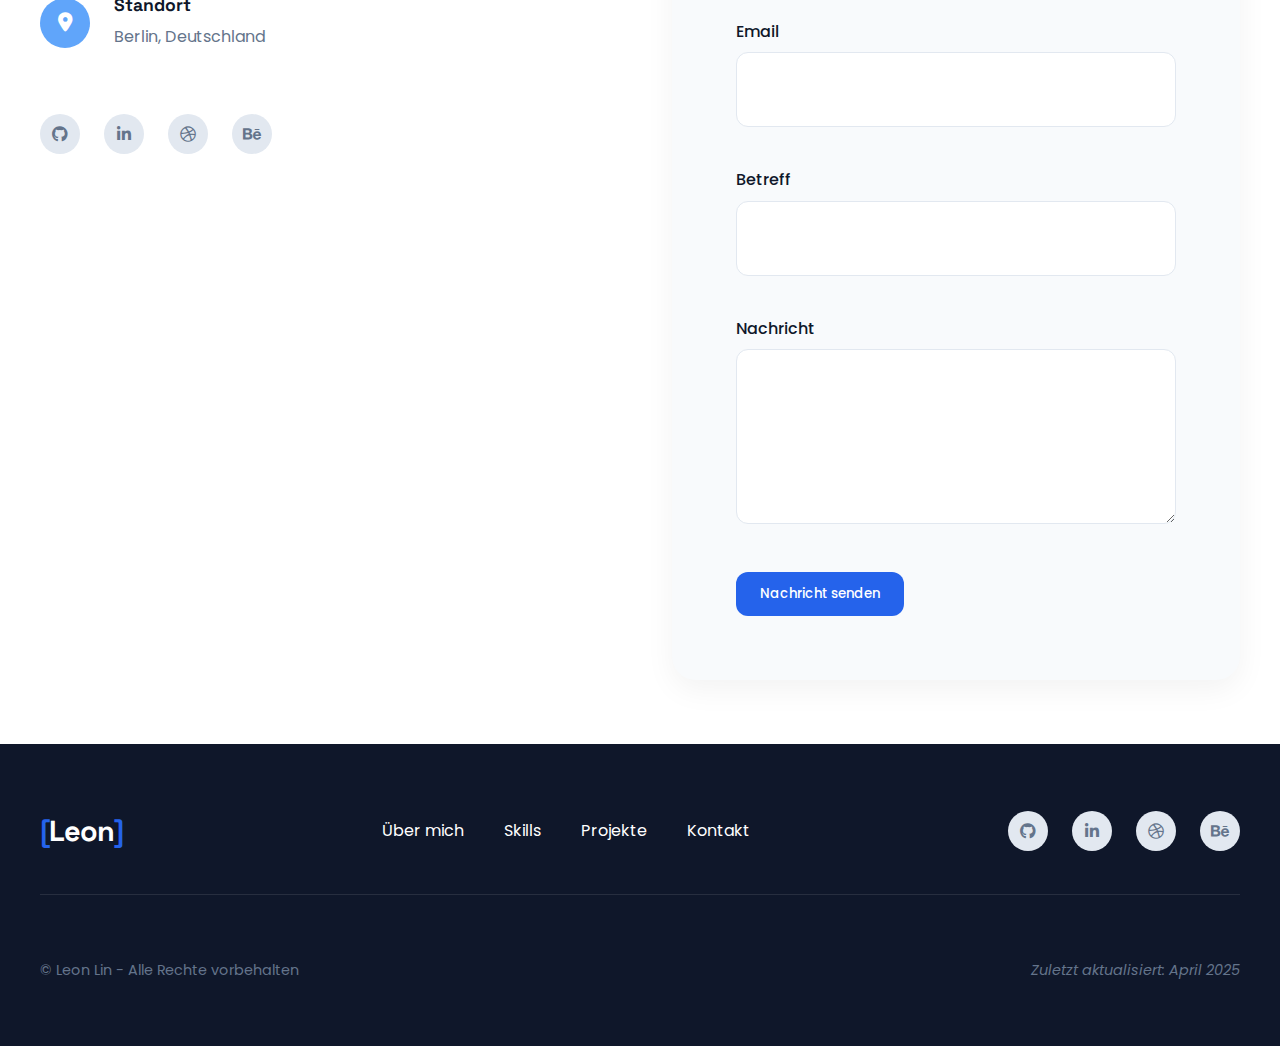
==== commit c5572fc5: "portfolio v0.5" ====
--- a/index.html
+++ b/index.html
@@ -36,19 +36,137 @@
         <!-- Hero Section -->
         <section id="hero" class="hero">
             <div class="hero-content">
-                <h1 class="animate-text">
-                    <span class="line">Hi, ich bin <span class="highlight">Leon Lin</span></span>
-                    <span class="line">Schüler & Developer</span>
-                </h1>
-                <p class="subtitle">Mit 15 Jahren entwickle ich bereits spannende Projekte in KI, Spieleentwicklung und Design.</p>
-                <div class="hero-cta">
-                    <a href="#projects" class="btn primary-btn">Meine Projekte</a>
-                    <a href="about.html" class="btn secondary-btn">Über mich</a>
-                </div>
-            </div>
-            <div class="hero-image">
-                <img src="https://images.unsplash.com/photo-1503443207922-dff7d543fd0e?w=500&h=500&fit=crop" alt="Leon Lin" class="profile-image">
-                <div class="blob-bg"></div>
+                <div class="welcome-text">
+                    <h1 class="animate-text">
+                        <span class="line">Willkommen bei <span class="highlight">Leon Lin</span></span>
+                        <span class="line typing-text">Developer & Designer</span>
+                    </h1>
+                    <p class="subtitle">Kreative Lösungen für die digitale Welt von morgen</p>
+                    <div class="hero-cta">
+                        <a href="#projects" class="btn primary-btn">
+                            <i class="fas fa-rocket"></i>
+                            Projekte entdecken
+                        </a>
+                        <a href="#about" class="btn secondary-btn">
+                            <i class="fas fa-user"></i>
+                            Mehr über mich
+                        </a>
+                    </div>
+                </div>
+            </div>
+            <div class="hero-visual">
+                <div class="hero-shapes">
+                    <div class="shape shape-1"></div>
+                    <div class="shape shape-2"></div>
+                    <div class="shape shape-3"></div>
+                </div>
+                <div class="hero-cards">
+                    <div class="floating-card card-1">
+                        <i class="fas fa-code"></i>
+                        <span>Entwicklung</span>
+                    </div>
+                    <div class="floating-card card-2">
+                        <i class="fas fa-paint-brush"></i>
+                        <span>Design</span>
+                    </div>
+                    <div class="floating-card card-3">
+                        <i class="fas fa-brain"></i>
+                        <span>KI</span>
+                    </div>
+                </div>
+            </div>
+            <div class="scroll-indicator">
+                <div class="mouse">
+                    <div class="wheel"></div>
+                </div>
+                <div class="arrows">
+                    <span></span>
+                    <span></span>
+                    <span></span>
+                </div>
+            </div>
+        </section>
+
+        <!-- About Section -->
+        <section id="about" class="about-section">
+            <div class="timeline-wrapper">
+                <div class="timeline-snake">
+                    <svg class="timeline-path" viewBox="0 0 100 1000" preserveAspectRatio="none">
+                        <path d="M50,0 Q60,200 40,400 Q20,600 60,800 Q80,900 50,1000" stroke="var(--primary-color)" stroke-width="2" fill="none" />
+                    </svg>
+                </div>
+                
+                <div class="timeline-items">
+                    <div class="timeline-item" data-year="2023">
+                        <div class="timeline-dot"></div>
+                        <div class="timeline-content glass-card">
+                            <h3>Softwareentwickler</h3>
+                            <h4>Tech Innovators GmbH</h4>
+                            <p>Entwicklung von KI-gestützten Webanwendungen und Implementierung modernster Technologien.</p>
+                            <div class="tech-tags">
+                                <span>React</span>
+                                <span>Node.js</span>
+                                <span>TensorFlow</span>
+                            </div>
+                        </div>
+                    </div>
+
+                    <div class="timeline-item" data-year="2022">
+                        <div class="timeline-dot"></div>
+                        <div class="timeline-content glass-card">
+                            <h3>Full-Stack Developer</h3>
+                            <h4>Digital Solutions AG</h4>
+                            <p>Entwicklung skalierbarer Webanwendungen und Microservices-Architekturen.</p>
+                            <div class="tech-tags">
+                                <span>Vue.js</span>
+                                <span>Python</span>
+                                <span>AWS</span>
+                            </div>
+                        </div>
+                    </div>
+
+                    <div class="timeline-item" data-year="2021">
+                        <div class="timeline-dot"></div>
+                        <div class="timeline-content glass-card">
+                            <h3>Frontend Developer</h3>
+                            <h4>Web Creators Studio</h4>
+                            <p>Gestaltung und Entwicklung moderner Benutzeroberflächen mit Fokus auf UX/UI.</p>
+                            <div class="tech-tags">
+                                <span>JavaScript</span>
+                                <span>CSS3</span>
+                                <span>Figma</span>
+                            </div>
+                        </div>
+                    </div>
+
+                    <div class="timeline-item" data-year="2020">
+                        <div class="timeline-dot"></div>
+                        <div class="timeline-content glass-card">
+                            <h3>Bachelor Informatik</h3>
+                            <h4>Technische Universität Berlin</h4>
+                            <p>Abschluss mit Auszeichnung. Schwerpunkt: Künstliche Intelligenz und Webentwicklung.</p>
+                            <div class="tech-tags">
+                                <span>Algorithmen</span>
+                                <span>Machine Learning</span>
+                                <span>Software Engineering</span>
+                            </div>
+                        </div>
+                    </div>
+
+                    <div class="timeline-item" data-year="2019">
+                        <div class="timeline-dot"></div>
+                        <div class="timeline-content glass-card">
+                            <h3>Praktikum Software Engineering</h3>
+                            <h4>Innovation Labs</h4>
+                            <p>Entwicklung innovativer Software-Lösungen im Bereich IoT und Mobile Applications.</p>
+                            <div class="tech-tags">
+                                <span>Java</span>
+                                <span>Android</span>
+                                <span>IoT</span>
+                            </div>
+                        </div>
+                    </div>
+                </div>
             </div>
         </section>
 
--- a/styles.css
+++ b/styles.css
@@ -1,64 +1,65 @@
 /* ======== GRUNDLEGENDE VARIABLEN ======== */
 :root {
-    /* Primäre Farbpalette - Ändere diese Werte für ein anderes Farbschema */
-    --primary-color: #3a86ff;
-    --primary-light: #61a0ff;
-    --primary-dark: #2970e6;
+    /* Moderne Farbpalette */
+    --primary-color: #2563eb;
+    --primary-light: #60a5fa;
+    --primary-dark: #1d4ed8;
     
     /* Sekundäre Farbpalette */
-    --secondary-color: #ff006e;
-    --secondary-light: #ff4d96;
-    --secondary-dark: #cc0058;
-    
-    /* Neutrale Farben */
-    --background: #f9fafb;
-    --foreground: #111827;
+    --secondary-color: #db2777;
+    --secondary-light: #ec4899;
+    --secondary-dark: #be185d;
+    
+    /* Moderne Neutrale Farben */
+    --background: #f8fafc;
+    --foreground: #0f172a;
     --surface: #ffffff;
-    --muted: #6b7280;
-    --muted-light: #e5e7eb;
+    --muted: #64748b;
+    --muted-light: #e2e8f0;
     
     /* Typografie */
     --font-heading: 'Space Grotesk', sans-serif;
     --font-body: 'Poppins', sans-serif;
     
-    /* Abstände */
-    --space-xs: 0.25rem;
-    --space-sm: 0.5rem;
-    --space-md: 1rem;
-    --space-lg: 2rem;
+    /* Moderne Abstände */
+    --space-xs: 0.5rem;
+    --space-sm: 1rem;
+    --space-md: 1.5rem;
+    --space-lg: 2.5rem;
     --space-xl: 4rem;
     
-    /* Übergänge */
-    --transition-fast: 0.2s ease;
-    --transition-normal: 0.3s ease;
-    --transition-slow: 0.5s ease;
-    
-    /* Border Radius */
-    --radius-sm: 0.25rem;
-    --radius-md: 0.5rem;
-    --radius-lg: 1rem;
+    /* Moderne Übergänge */
+    --transition-fast: 0.15s ease;
+    --transition-normal: 0.25s ease;
+    --transition-slow: 0.4s cubic-bezier(0.4, 0, 0.2, 1);
+    
+    /* Moderne Border Radius */
+    --radius-sm: 0.375rem;
+    --radius-md: 0.75rem;
+    --radius-lg: 1.5rem;
     --radius-full: 9999px;
 
-    /* Modern Color Palette */
-    --gradient-1: linear-gradient(120deg, #3a86ff 0%, #00c6ff 100%);
-    --gradient-2: linear-gradient(120deg, #ff006e 0%, #ff4d94 100%);
-    --gradient-3: linear-gradient(120deg, #8338ec 0%, #3a86ff 100%);
+    /* Moderne Glasmorphism Effekte */
     --glass-bg: rgba(255, 255, 255, 0.1);
     --glass-border: rgba(255, 255, 255, 0.2);
-    --blur-size: 10px;
-    --shadow-color: rgba(0, 0, 0, 0.1);
-    
-    /* Animation Timings */
+    --blur-size: 12px;
+    --shadow-color: rgba(15, 23, 42, 0.1);
+    
+    /* Moderne Animationen */
     --bounce: cubic-bezier(0.68, -0.55, 0.265, 1.55);
 
-    /* Modern Color Scheme */
-    --glass-shadow: 0 8px 32px 0 rgba(31, 38, 135, 0.37);
-    --neon-glow: 0 0 20px rgba(58, 134, 255, 0.5);
-    
-    /* Gradients */
-    --gradient-blue: linear-gradient(135deg, #3a86ff 0%, #00c6ff 100%);
-    --gradient-purple: linear-gradient(135deg, #8338ec 0%, #3a86ff 100%);
-    --gradient-pink: linear-gradient(135deg, #ff006e 0%, #ff4d94 100%);
+    /* Moderne Gradienten */
+    --gradient-primary: linear-gradient(135deg, var(--primary-color), var(--primary-light));
+    --gradient-secondary: linear-gradient(135deg, var(--secondary-color), var(--secondary-light));
+    --gradient-blue: linear-gradient(135deg, #2563eb 0%, #60a5fa 100%);
+    --gradient-purple: linear-gradient(135deg, #7c3aed 0%, #a78bfa 100%);
+    --gradient-pink: linear-gradient(135deg, #db2777 0%, #f472b6 100%);
+    
+    /* Moderne Schatten */
+    --shadow-sm: 0 2px 8px var(--shadow-color);
+    --shadow-md: 0 4px 16px var(--shadow-color);
+    --shadow-lg: 0 8px 32px var(--shadow-color);
+    --shadow-glow: 0 0 20px rgba(37, 99, 235, 0.5);
 }
 
 /* ======== RESET & GRUNDLAGEN ======== */
@@ -160,17 +161,20 @@
     right: 0;
     z-index: 100;
     padding: var(--space-md) var(--space-lg);
-    background-color: transparent;
-    transition: background-color var(--transition-normal), padding var(--transition-normal);
+    background: rgba(255, 255, 255, 0.8);
+    backdrop-filter: blur(var(--blur-size));
+    transition: all var(--transition-normal);
 }
 
 header.scrolled {
-    background-color: var(--surface);
-    box-shadow: 0 4px 20px rgba(0, 0, 0, 0.05);
+    background: rgba(255, 255, 255, 0.95);
     padding: var(--space-sm) var(--space-lg);
+    box-shadow: var(--shadow-md);
 }
 
 .navbar {
+    max-width: 1400px;
+    margin: 0 auto;
     display: flex;
     justify-content: space-between;
     align-items: center;
@@ -180,7 +184,10 @@
     font-family: var(--font-heading);
     font-size: 1.8rem;
     font-weight: 700;
-    letter-spacing: -1px;
+    background: var(--gradient-primary);
+    -webkit-background-clip: text;
+    background-clip: text;
+    color: transparent;
 }
 
 .nav-links {
@@ -190,31 +197,29 @@
 
 .nav-item {
     position: relative;
+    color: var(--foreground);
     font-weight: 500;
-    padding: 0.5rem 1rem;
-    background: linear-gradient(90deg, var(--primary-color), var(--primary-color)) no-repeat;
-    background-size: 0% 2px;
-    background-position: 0 100%;
-    transition: background-size 0.3s ease;
-}
-
-.nav-item:hover {
-    background-size: 100% 2px;
+    transition: color var(--transition-fast);
 }
 
 .nav-item::after {
     content: '';
     position: absolute;
+    bottom: -4px;
     left: 0;
-    bottom: -5px;
-    width: 0;
+    width: 100%;
     height: 2px;
-    background-color: var(--primary-color);
-    transition: width var(--transition-normal);
+    background: var(--gradient-primary);
+    transform: scaleX(0);
+    transition: transform var(--transition-normal);
+}
+
+.nav-item:hover {
+    color: var(--primary-color);
 }
 
 .nav-item:hover::after {
-    width: 100%;
+    transform: scaleX(1);
 }
 
 .menu-toggle {
@@ -287,18 +292,20 @@
 
 /* ======== HERO SECTION ======== */
 .hero {
+    position: relative;
     min-height: 100vh;
+    padding: 0 2rem;
     display: flex;
     align-items: center;
-    justify-content: space-between;
-    padding-top: 6rem;
+    justify-content: center;
     overflow: hidden;
-    position: relative;
-}
-
-.hero-content {
-    max-width: 600px;
-    z-index: 1;
+    background: linear-gradient(135deg, var(--background) 0%, #1a1a2e 100%);
+}
+
+.welcome-text {
+    text-align: center;
+    max-width: 800px;
+    margin: 0 auto;
 }
 
 .animate-text .line {
@@ -307,6 +314,215 @@
     animation: reveal 1.5s cubic-bezier(0.77, 0, 0.175, 1);
 }
 
+.typing-text {
+    position: relative;
+    display: inline-block;
+    font-size: clamp(1.5rem, 4vw, 2.5rem);
+    color: var(--primary-color);
+}
+
+.typing-text::after {
+    content: '|';
+    position: absolute;
+    right: -4px;
+    animation: blink 0.8s infinite;
+}
+
+.hero-visual {
+    position: absolute;
+    top: 0;
+    right: 0;
+    width: 100%;
+    height: 100%;
+    pointer-events: none;
+    z-index: 0;
+}
+
+.hero-shapes {
+    position: absolute;
+    width: 100%;
+    height: 100%;
+}
+
+.shape {
+    position: absolute;
+    border-radius: 50%;
+    filter: blur(40px);
+    opacity: 0.2;
+    animation: float 10s infinite alternate;
+}
+
+.shape-1 {
+    width: 300px;
+    height: 300px;
+    background: var(--primary-color);
+    top: 20%;
+    right: 10%;
+    animation-delay: 0s;
+}
+
+.shape-2 {
+    width: 200px;
+    height: 200px;
+    background: var(--secondary-color);
+    bottom: 20%;
+    left: 10%;
+    animation-delay: -2s;
+}
+
+.shape-3 {
+    width: 150px;
+    height: 150px;
+    background: var(--primary-light);
+    top: 50%;
+    left: 50%;
+    animation-delay: -4s;
+}
+
+.hero-cards {
+    position: absolute;
+    width: 100%;
+    height: 100%;
+}
+
+.floating-card {
+    position: absolute;
+    padding: 1.5rem;
+    background: rgba(255, 255, 255, 0.1);
+    backdrop-filter: blur(10px);
+    border-radius: var(--radius-lg);
+    border: 1px solid rgba(255, 255, 255, 0.2);
+    display: flex;
+    align-items: center;
+    gap: 1rem;
+    color: white;
+    box-shadow: 0 8px 32px rgba(0, 0, 0, 0.1);
+    animation: float 6s infinite alternate;
+}
+
+.floating-card i {
+    font-size: 1.5rem;
+    color: var(--primary-color);
+}
+
+.card-1 {
+    top: 25%;
+    right: 15%;
+    animation-delay: 0s;
+}
+
+.card-2 {
+    bottom: 30%;
+    left: 15%;
+    animation-delay: -2s;
+}
+
+.card-3 {
+    top: 40%;
+    left: 25%;
+    animation-delay: -4s;
+}
+
+.scroll-indicator {
+    position: absolute;
+    bottom: 2rem;
+    left: 50%;
+    transform: translateX(-50%);
+    display: flex;
+    flex-direction: column;
+    align-items: center;
+    gap: 1rem;
+    color: white;
+    opacity: 0.6;
+}
+
+.mouse {
+    width: 30px;
+    height: 50px;
+    border: 2px solid currentColor;
+    border-radius: 15px;
+    position: relative;
+}
+
+.wheel {
+    width: 4px;
+    height: 8px;
+    background-color: currentColor;
+    border-radius: 2px;
+    position: absolute;
+    top: 8px;
+    left: 50%;
+    transform: translateX(-50%);
+    animation: scroll 1.5s infinite;
+}
+
+.arrows {
+    display: flex;
+    flex-direction: column;
+    align-items: center;
+    gap: 0.5rem;
+}
+
+.arrows span {
+    width: 10px;
+    height: 10px;
+    border-right: 2px solid currentColor;
+    border-bottom: 2px solid currentColor;
+    transform: rotate(45deg);
+    animation: arrow 1.5s infinite;
+}
+
+.arrows span:nth-child(2) {
+    animation-delay: 0.2s;
+}
+
+.arrows span:nth-child(3) {
+    animation-delay: 0.4s;
+}
+
+@keyframes float {
+    0% {
+        transform: translateY(0);
+    }
+    100% {
+        transform: translateY(-20px);
+    }
+}
+
+@keyframes scroll {
+    0% {
+        opacity: 1;
+        transform: translate(-50%, 0);
+    }
+    100% {
+        opacity: 0;
+        transform: translate(-50%, 10px);
+    }
+}
+
+@keyframes arrow {
+    0% {
+        opacity: 0;
+        transform: rotate(45deg) translate(-5px, -5px);
+    }
+    50% {
+        opacity: 1;
+    }
+    100% {
+        opacity: 0;
+        transform: rotate(45deg) translate(5px, 5px);
+    }
+}
+
+@keyframes blink {
+    0%, 100% {
+        opacity: 1;
+    }
+    50% {
+        opacity: 0;
+    }
+}
+
 @keyframes reveal {
     0% {
         transform: translateY(100%);
@@ -315,6 +531,70 @@
     100% {
         transform: translateY(0);
         opacity: 1;
+    }
+}
+
+/* Overflow fixes */
+* {
+    margin: 0;
+    padding: 0;
+    box-sizing: border-box;
+}
+
+html, body {
+    overflow-x: hidden;
+    max-width: 100%;
+}
+
+img {
+    max-width: 100%;
+    height: auto;
+}
+
+.container {
+    width: 100%;
+    max-width: 1200px;
+    margin: 0 auto;
+    padding: 0 1rem;
+}
+
+section {
+    position: relative;
+    width: 100%;
+}
+
+/* Responsive fixes */
+@media (max-width: 768px) {
+    .hero {
+        padding: 4rem 1rem;
+    }
+
+    .floating-card {
+        padding: 1rem;
+        font-size: 0.9rem;
+    }
+
+    .shape {
+        opacity: 0.15;
+    }
+
+    .hero-cards {
+        display: none;
+    }
+}
+
+@media (max-width: 480px) {
+    .welcome-text h1 {
+        font-size: clamp(2rem, 8vw, 2.5rem);
+    }
+
+    .hero-cta {
+        flex-direction: column;
+        gap: 1rem;
+    }
+
+    .btn {
+        width: 100%;
     }
 }
 
@@ -496,6 +776,188 @@
     font-size: 0.9rem;
 }
 
+/* Timeline styles */
+.about-section {
+    padding: 6rem 2rem;
+    position: relative;
+    overflow: hidden;
+}
+
+.timeline-wrapper {
+    position: relative;
+    max-width: 1200px;
+    margin: 0 auto;
+    padding: 4rem 0;
+}
+
+.timeline-snake {
+    position: absolute;
+    left: 50%;
+    transform: translateX(-50%);
+    width: 4px;
+    height: 100%;
+    z-index: 1;
+}
+
+.timeline-path {
+    width: 100%;
+    height: 100%;
+    stroke-dasharray: 1500;
+    stroke-dashoffset: 1500;
+    animation: drawPath 2s ease forwards;
+}
+
+.timeline-items {
+    position: relative;
+    z-index: 2;
+}
+
+.timeline-item {
+    display: flex;
+    margin: 6rem 0;
+    opacity: 0;
+    transform: translateY(50px);
+    animation: fadeInUp 0.6s ease forwards;
+    animation-delay: calc(var(--animation-order) * 0.2s);
+}
+
+.timeline-item:nth-child(odd) {
+    justify-content: flex-start;
+    padding-right: 50%;
+}
+
+.timeline-item:nth-child(even) {
+    justify-content: flex-end;
+    padding-left: 50%;
+}
+
+.timeline-dot {
+    position: absolute;
+    left: 50%;
+    transform: translate(-50%, -50%);
+    width: 20px;
+    height: 20px;
+    background: var(--primary-color);
+    border-radius: 50%;
+    border: 4px solid var(--background);
+    box-shadow: 0 0 0 4px rgba(var(--primary-rgb), 0.2);
+    transition: all 0.3s ease;
+}
+
+.timeline-item:hover .timeline-dot {
+    transform: translate(-50%, -50%) scale(1.3);
+    box-shadow: 0 0 0 8px rgba(var(--primary-rgb), 0.2);
+}
+
+.timeline-content {
+    position: relative;
+    width: calc(100% - 40px);
+    padding: 2rem;
+    background: rgba(255, 255, 255, 0.05);
+    backdrop-filter: blur(10px);
+    border-radius: var(--radius-lg);
+    border: 1px solid rgba(255, 255, 255, 0.1);
+    transition: all 0.3s var(--bounce);
+}
+
+.timeline-content:hover {
+    transform: translateY(-5px);
+    box-shadow: 0 10px 30px rgba(0, 0, 0, 0.1);
+}
+
+.timeline-content::before {
+    content: attr(data-year);
+    position: absolute;
+    top: 0;
+    font-size: 1.2rem;
+    font-weight: 700;
+    color: var(--primary-color);
+    opacity: 0.5;
+}
+
+.timeline-item:nth-child(odd) .timeline-content::before {
+    right: -60px;
+}
+
+.timeline-item:nth-child(even) .timeline-content::before {
+    left: -60px;
+}
+
+.timeline-content h3 {
+    font-size: 1.5rem;
+    margin-bottom: 0.5rem;
+    color: var(--foreground);
+}
+
+.timeline-content h4 {
+    font-size: 1rem;
+    color: var(--primary-color);
+    margin-bottom: 1rem;
+}
+
+.timeline-content p {
+    color: var(--muted);
+    margin-bottom: 1rem;
+    line-height: 1.6;
+}
+
+.tech-tags {
+    display: flex;
+    flex-wrap: wrap;
+    gap: 0.5rem;
+}
+
+.tech-tags span {
+    padding: 0.25rem 0.75rem;
+    background: rgba(var(--primary-rgb), 0.1);
+    color: var(--primary-color);
+    border-radius: var(--radius-full);
+    font-size: 0.8rem;
+}
+
+@keyframes drawPath {
+    to {
+        stroke-dashoffset: 0;
+    }
+}
+
+@keyframes fadeInUp {
+    from {
+        opacity: 0;
+        transform: translateY(50px);
+    }
+    to {
+        opacity: 1;
+        transform: translateY(0);
+    }
+}
+
+/* Responsive timeline */
+@media (max-width: 768px) {
+    .timeline-item {
+        padding: 0 0 0 3rem !important;
+        justify-content: flex-start !important;
+    }
+
+    .timeline-snake {
+        left: 0;
+        transform: none;
+    }
+
+    .timeline-dot {
+        left: 0;
+        transform: translate(-50%, -50%);
+    }
+
+    .timeline-content {
+        width: 100%;
+    }
+
+    .timeline-content::before {
+        left: -60px !important;
+    }
+}
+
 /* ======== SKILLS SECTION ======== */
 .skills {
     background-color: var(--background);
@@ -995,6 +1457,12 @@
 }
 
 /* ======== RESPONSIVE DESIGN ======== */
+@media (max-width: 1200px) {
+    .container {
+        max-width: 960px;
+    }
+}
+
 @media (max-width: 1024px) {
     .hero {
         flex-direction: column;
@@ -1017,7 +1485,21 @@
     }
 }
 
+@media (max-width: 992px) {
+    .container {
+        max-width: 720px;
+    }
+    
+    .hero-content {
+        text-align: center;
+    }
+}
+
 @media (max-width: 768px) {
+    .container {
+        max-width: 540px;
+    }
+    
     section {
         padding: var(--space-lg) var(--space-md);
     }
@@ -1028,21 +1510,22 @@
     
     .nav-links {
         position: fixed;
-        top: 70px;
+        top: 80px;
         left: 0;
         right: 0;
-        background-color: var(--surface);
+        background: var(--surface);
         padding: var(--space-lg);
-        box-shadow: 0 10px 30px rgba(0, 0, 0, 0.1);
         flex-direction: column;
+        align-items: center;
         gap: var(--space-md);
-        transform: translateY(-150%);
-        transition: transform var(--transition-normal);
-        z-index: 90;
+        transform: translateY(-100%);
+        opacity: 0;
+        transition: all var(--transition-normal);
     }
     
     .nav-links.active {
         transform: translateY(0);
+        opacity: 1;
     }
     
     .about-content {
@@ -1071,6 +1554,21 @@
         flex-direction: column;
         text-align: center;
         gap: var(--space-xs);
+    }
+}
+
+@media (max-width: 576px) {
+    :root {
+        --space-lg: 2rem;
+        --space-xl: 3rem;
+    }
+    
+    h1 {
+        font-size: clamp(2rem, 8vw, 3rem);
+    }
+    
+    .container {
+        padding: 0 var(--space-md);
     }
 }
 
@@ -1191,4 +1689,35 @@
     --surface: #1e1e1e;
     --muted: #a0a0a0;
     --muted-light: #333333;
+}
+
+/* ======== MODERNE KOMPONENTEN ======== */
+.glass-card {
+    background: var(--glass-bg);
+    backdrop-filter: blur(var(--blur-size));
+    border: 1px solid var(--glass-border);
+    border-radius: var(--radius-lg);
+    box-shadow: var(--shadow-md);
+    transition: transform var(--transition-normal), box-shadow var(--transition-normal);
+}
+
+.glass-card:hover {
+    transform: translateY(-5px);
+    box-shadow: var(--shadow-lg);
+}
+
+.modern-button {
+    padding: 0.75rem 2rem;
+    background: var(--gradient-primary);
+    color: white;
+    border: none;
+    border-radius: var(--radius-full);
+    font-weight: 500;
+    transition: all var(--transition-normal);
+    box-shadow: var(--shadow-md);
+}
+
+.modern-button:hover {
+    transform: translateY(-2px);
+    box-shadow: var(--shadow-lg), var(--shadow-glow);
 }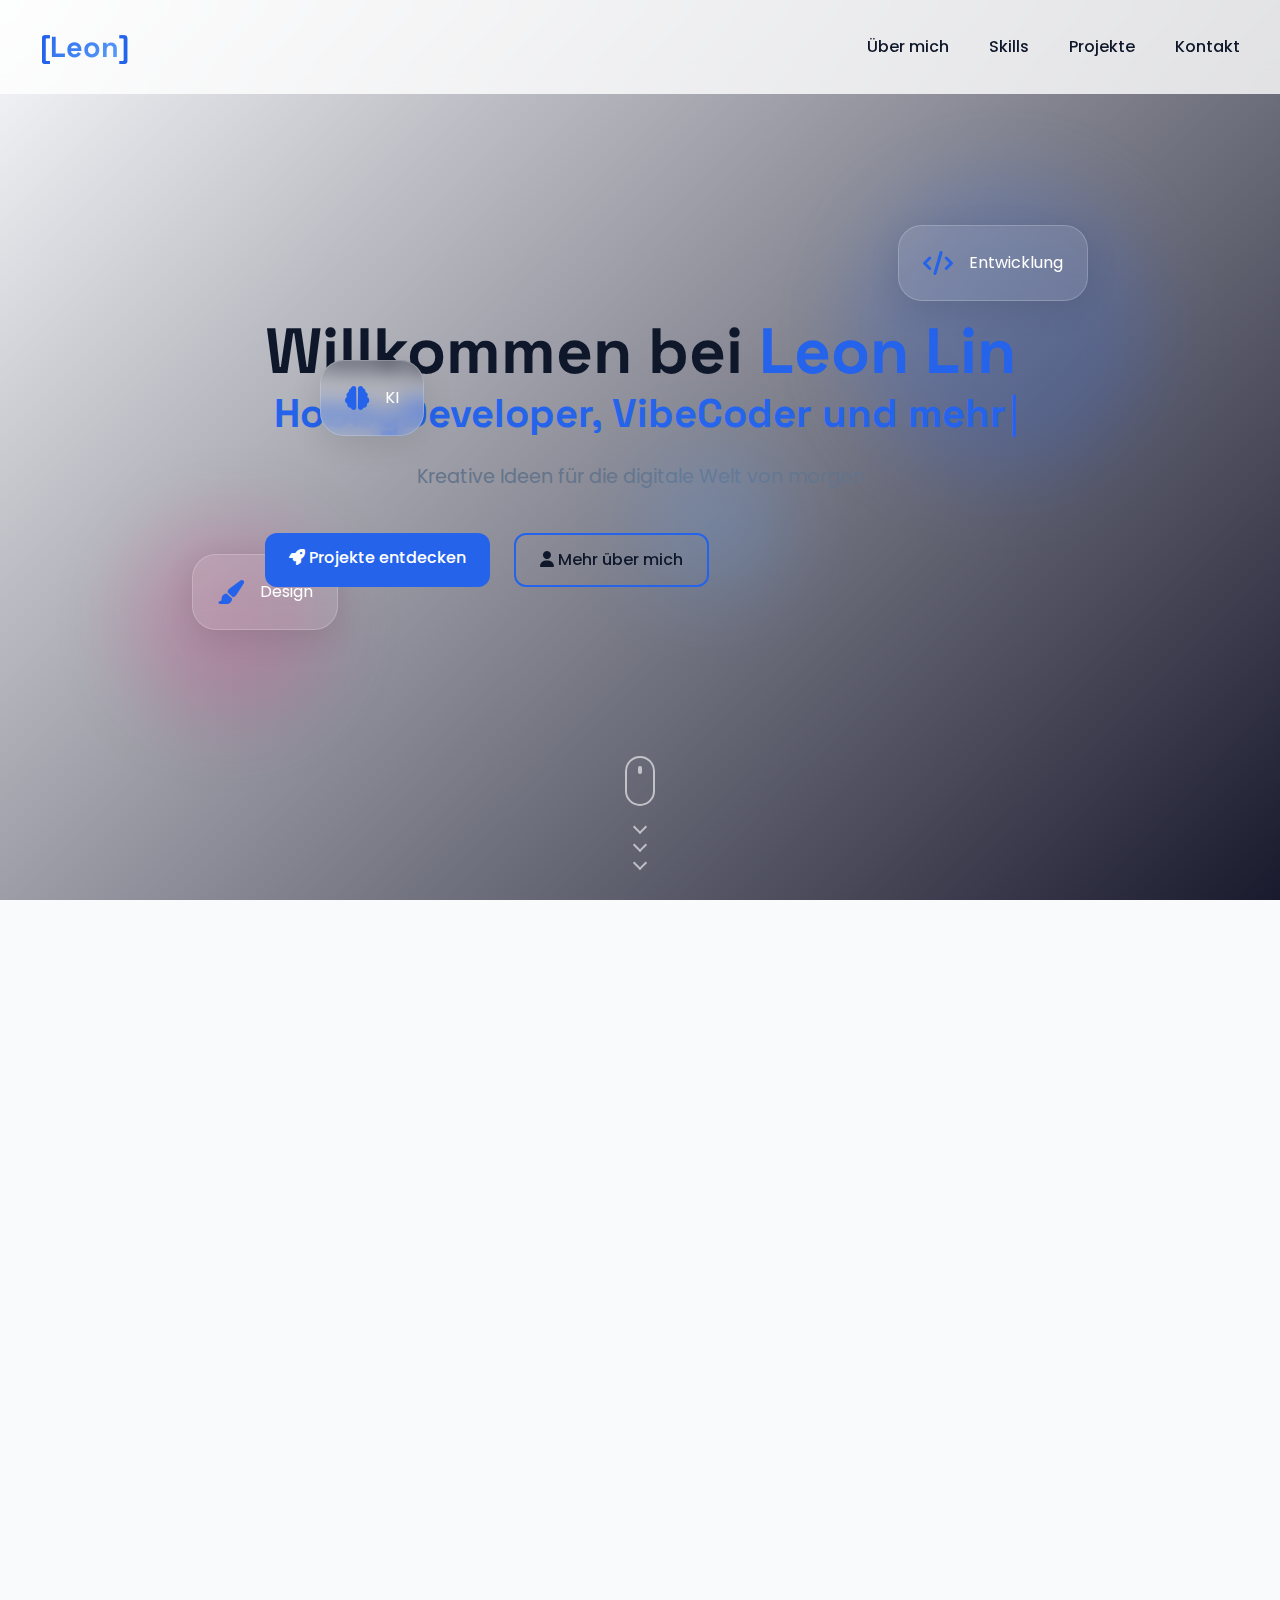
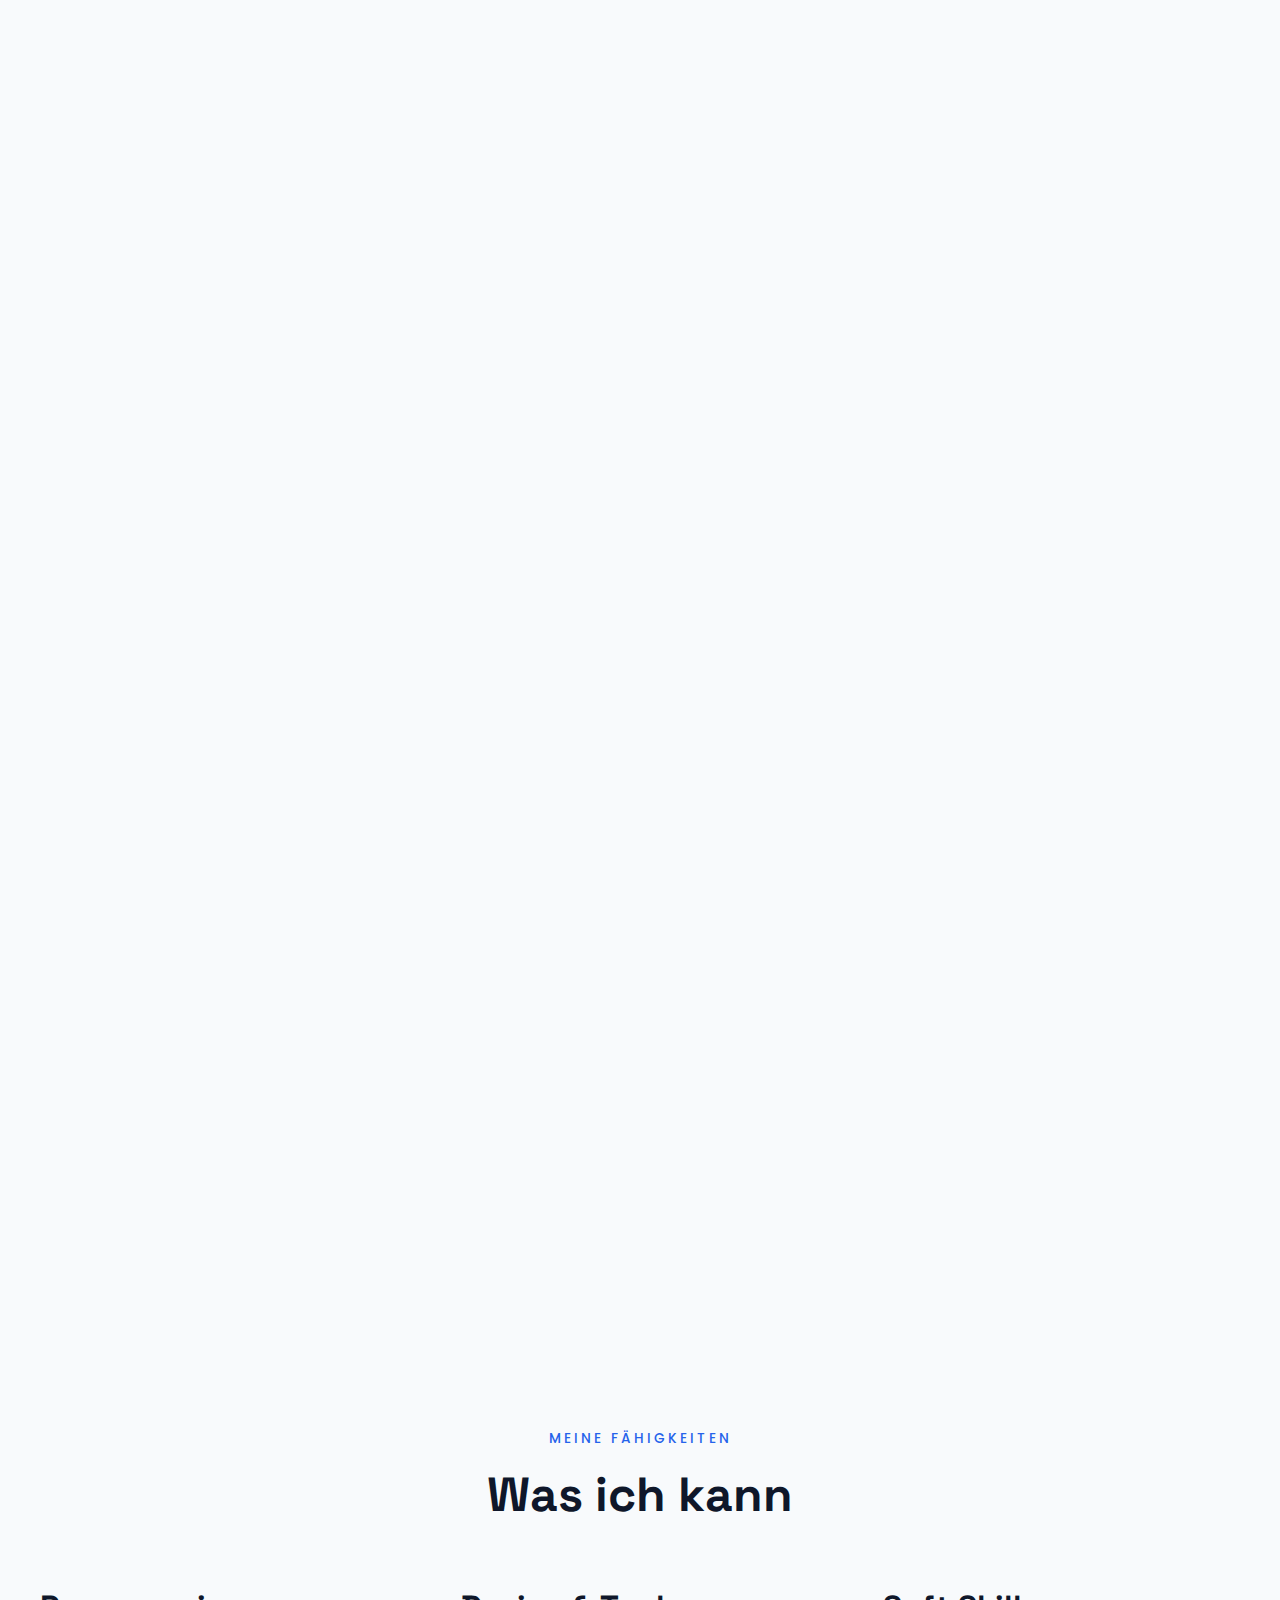
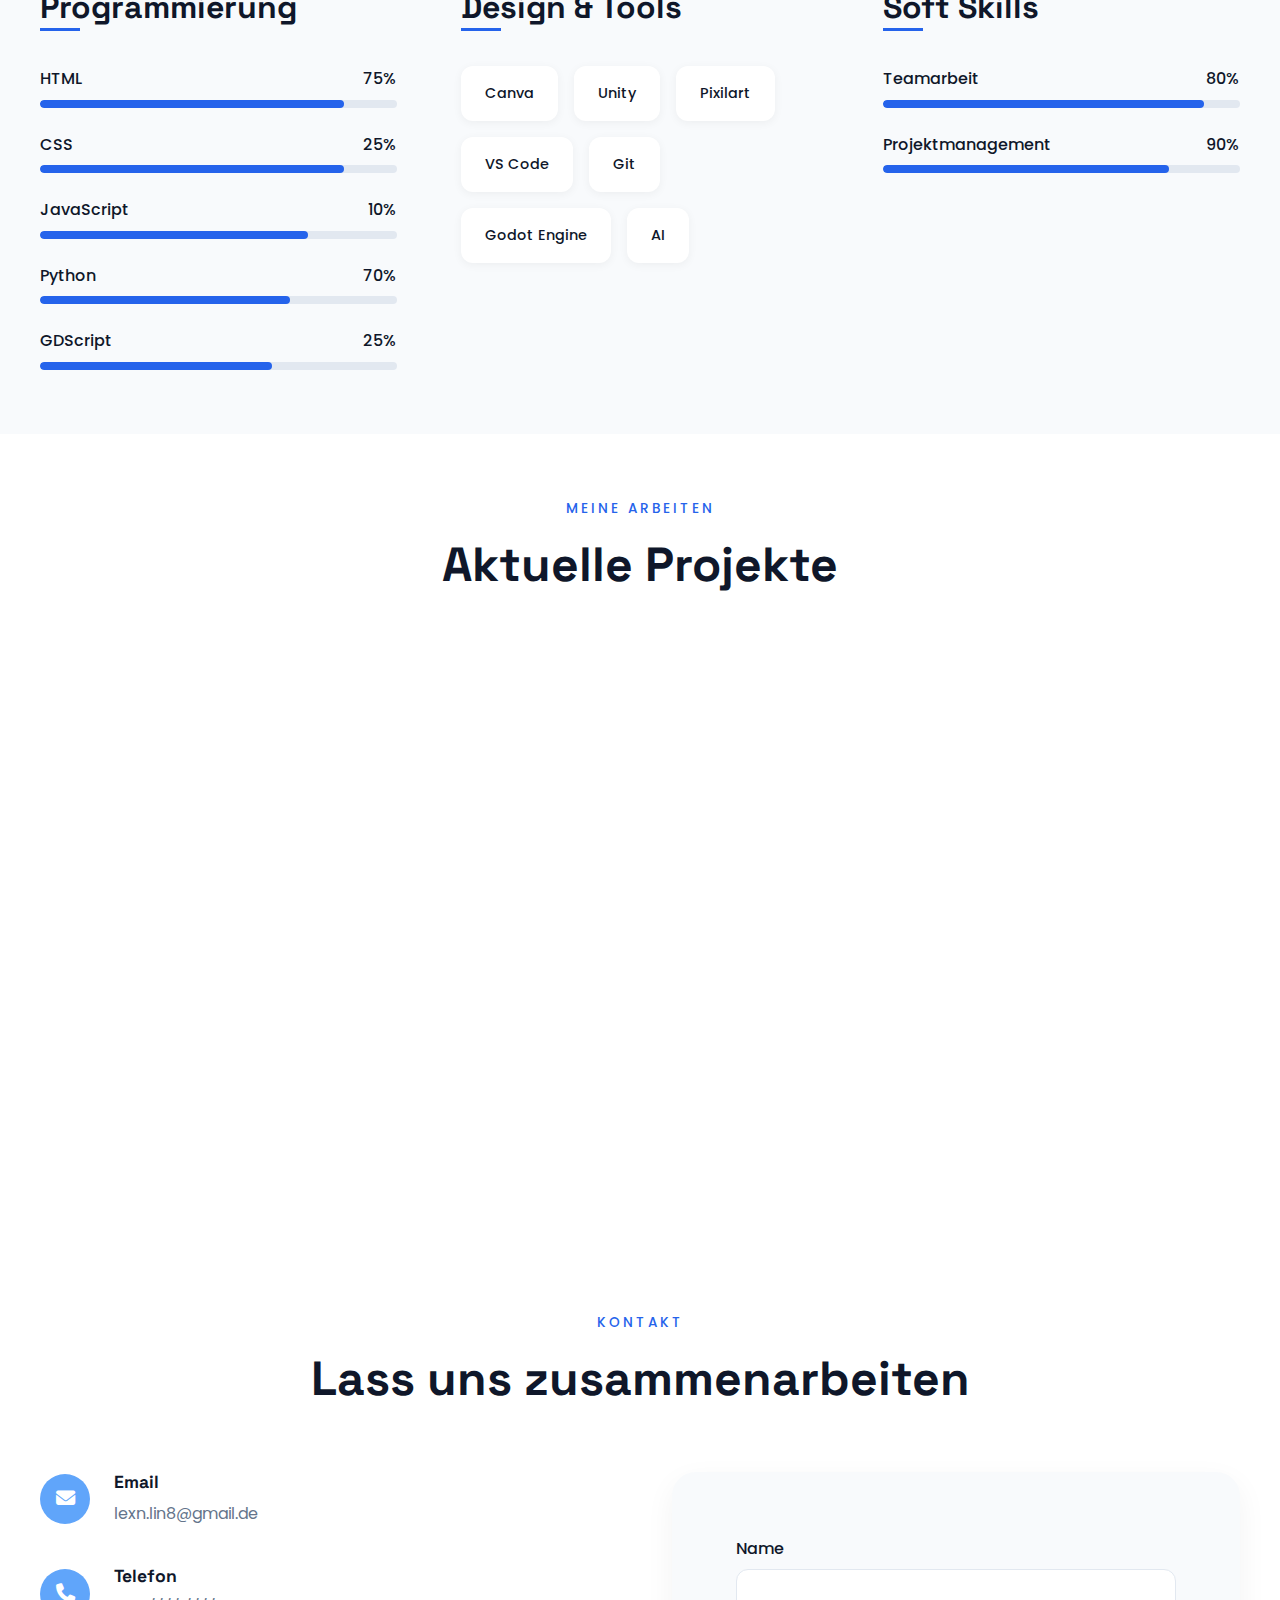
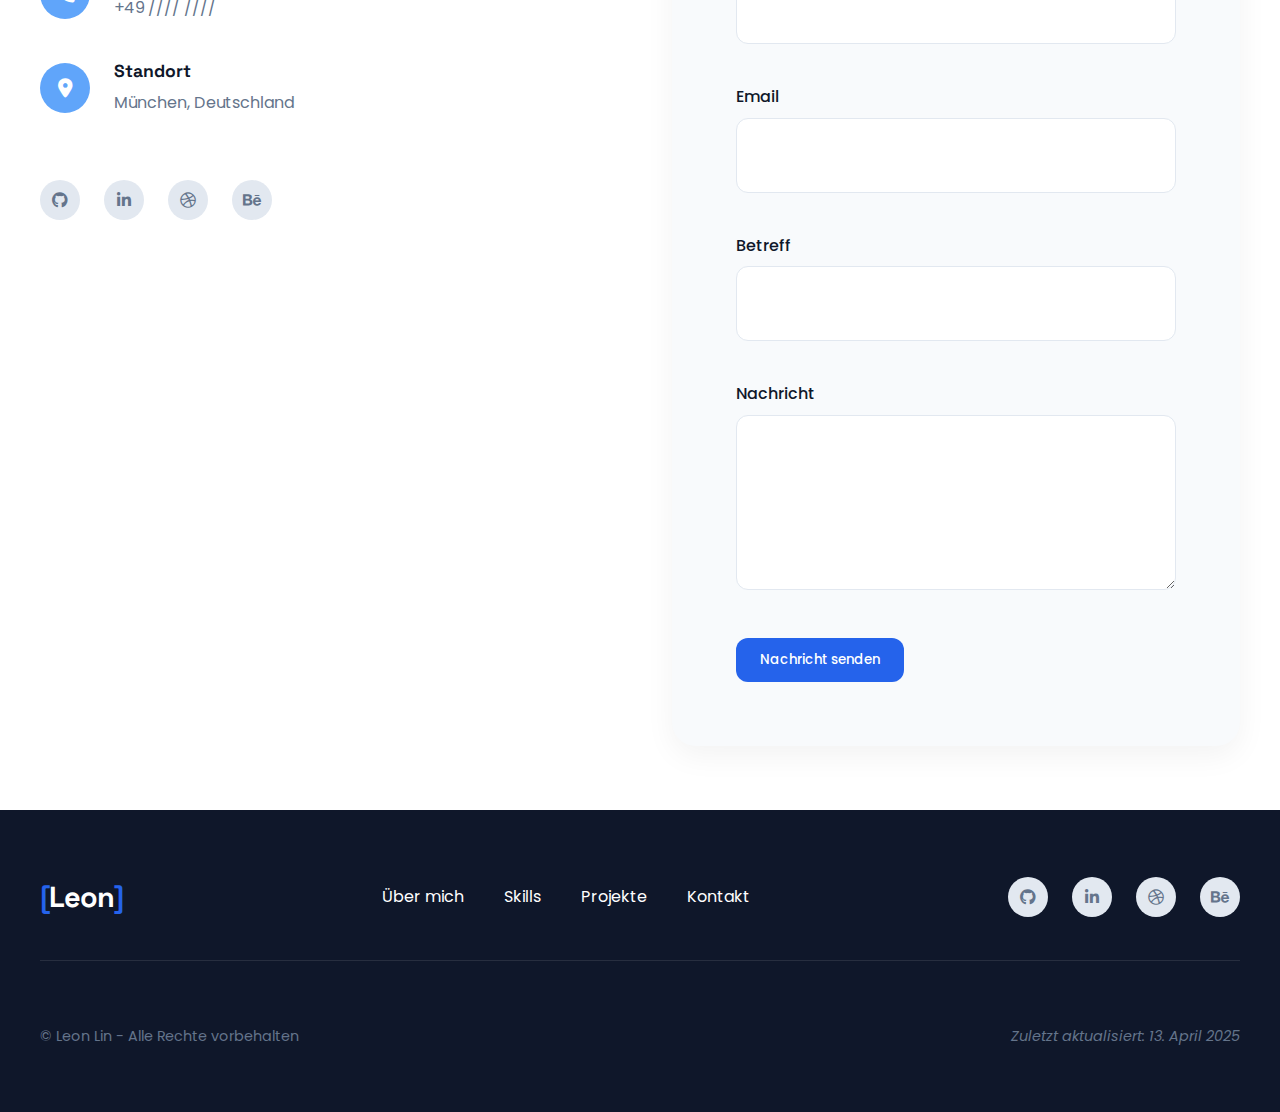
==== commit ff0cbfe6: "portfolio v1" ====
--- a/index.html
+++ b/index.html
@@ -3,7 +3,7 @@
 <head>
     <meta charset="UTF-8">
     <meta name="viewport" content="width=device-width, initial-scale=1.0">
-    <meta name="description" content="Portfolio von Leon Lin - Schüler & Developer">
+    <meta name="description" content="Portfolio von Leon Lin">
     <title>Portfolio | Leon Lin</title>
     <link rel="stylesheet" href="styles.css">
     <link rel="stylesheet" href="https://cdnjs.cloudflare.com/ajax/libs/font-awesome/6.4.0/css/all.min.css">
@@ -39,9 +39,9 @@
                 <div class="welcome-text">
                     <h1 class="animate-text">
                         <span class="line">Willkommen bei <span class="highlight">Leon Lin</span></span>
-                        <span class="line typing-text">Developer & Designer</span>
+                        <span class="line typing-text">HobbyDeveloper, VibeCoder und mehr</span>
                     </h1>
-                    <p class="subtitle">Kreative Lösungen für die digitale Welt von morgen</p>
+                    <p class="subtitle">Kreative Ideen für die digitale Welt von morgen</p>
                     <div class="hero-cta">
                         <a href="#projects" class="btn primary-btn">
                             <i class="fas fa-rocket"></i>
@@ -182,8 +182,8 @@
                     <div class="skill-items">
                         <div class="skill-item">
                             <div class="skill-info">
-                                <span>HTML/CSS</span>
-                                <span>85%</span>
+                                <span>HTML</span>
+                                <span>75%</span>
                             </div>
                             <div class="skill-bar">
                                 <div class="skill-progress" style="width: 85%"></div>
@@ -191,8 +191,17 @@
                         </div>
                         <div class="skill-item">
                             <div class="skill-info">
+                                <span>CSS</span>
+                                <span>25%</span>
+                            </div>
+                            <div class="skill-bar">
+                                <div class="skill-progress" style="width: 85%"></div>
+                            </div>
+                        </div>
+                        <div class="skill-item">
+                            <div class="skill-info">
                                 <span>JavaScript</span>
-                                <span>75%</span>
+                                <span>10%</span>
                             </div>
                             <div class="skill-bar">
                                 <div class="skill-progress" style="width: 75%"></div>
@@ -210,7 +219,7 @@
                         <div class="skill-item">
                             <div class="skill-info">
                                 <span>GDScript</span>
-                                <span>65%</span>
+                                <span>25%</span>
                             </div>
                             <div class="skill-bar">
                                 <div class="skill-progress" style="width: 65%"></div>
@@ -223,12 +232,12 @@
                     <h3>Design & Tools</h3>
                     <div class="tool-items">
                         <div class="tool-item">Canva</div>
-                        <div class="tool-item">Figma</div>
+                        <div class="tool-item">Unity</div>
                         <div class="tool-item">Pixilart</div>
                         <div class="tool-item">VS Code</div>
                         <div class="tool-item">Git</div>
                         <div class="tool-item">Godot Engine</div>
-                        <div class="tool-item">Adobe Express</div>
+                        <div class="tool-item">AI</div>
                     </div>
                 </div>
 
@@ -238,16 +247,16 @@
                         <div class="skill-item">
                             <div class="skill-info">
                                 <span>Teamarbeit</span>
+                                <span>80%</span>
+                            </div>
+                            <div class="skill-bar">
+                                <div class="skill-progress" style="width: 90%"></div>
+                            </div>
+                        </div>
+                        <div class="skill-item">
+                            <div class="skill-info">
+                                <span>Projektmanagement</span>
                                 <span>90%</span>
-                            </div>
-                            <div class="skill-bar">
-                                <div class="skill-progress" style="width: 90%"></div>
-                            </div>
-                        </div>
-                        <div class="skill-item">
-                            <div class="skill-info">
-                                <span>Projektmanagement</span>
-                                <span>80%</span>
                             </div>
                             <div class="skill-bar">
                                 <div class="skill-progress" style="width: 80%"></div>
@@ -293,7 +302,7 @@
                         </div>
                     </div>
                     <div class="project-info">
-                        <h3>Pixel Adventure</h3>
+                        <h3>Ancient China Dungeon</h3>
                         <p>Ein 2D Top-down Pixel-Art Spiel entwickelt mit Godot Engine.</p>
                         <div class="project-tags">
                             <span>Godot</span>
@@ -338,7 +347,7 @@
                         </div>
                         <div class="contact-details">
                             <h3>Email</h3>
-                            <p><a href="mailto:leon.lin@email.de">leon.lin@email.de</a></p>
+                            <p><a href="mailto:leon.lin@email.de">lexn.lin8@gmail.de</a></p>
                         </div>
                     </div>
                     <div class="contact-method">
@@ -347,7 +356,7 @@
                         </div>
                         <div class="contact-details">
                             <h3>Telefon</h3>
-                            <p><a href="tel:+49123456789">+49 123 456789</a></p>
+                            <p><a href="tel:+49123456789">+49 //// ////</a></p>
                         </div>
                     </div>
                     <div class="contact-method">
@@ -356,7 +365,7 @@
                         </div>
                         <div class="contact-details">
                             <h3>Standort</h3>
-                            <p>Berlin, Deutschland</p>
+                            <p>München, Deutschland</p>
                         </div>
                     </div>
                     <div class="social-links">
@@ -411,7 +420,7 @@
         </div>
         <div class="footer-bottom">
             <p>&copy; <span id="currentYear"></span> Leon Lin - Alle Rechte vorbehalten</p>
-            <p class="last-update">Zuletzt aktualisiert: <span id="lastUpdated">April 2025</span></p>
+            <p class="last-update">Zuletzt aktualisiert: <span id="lastUpdated">13. April 2025</span></p>
         </div>
     </footer>
 
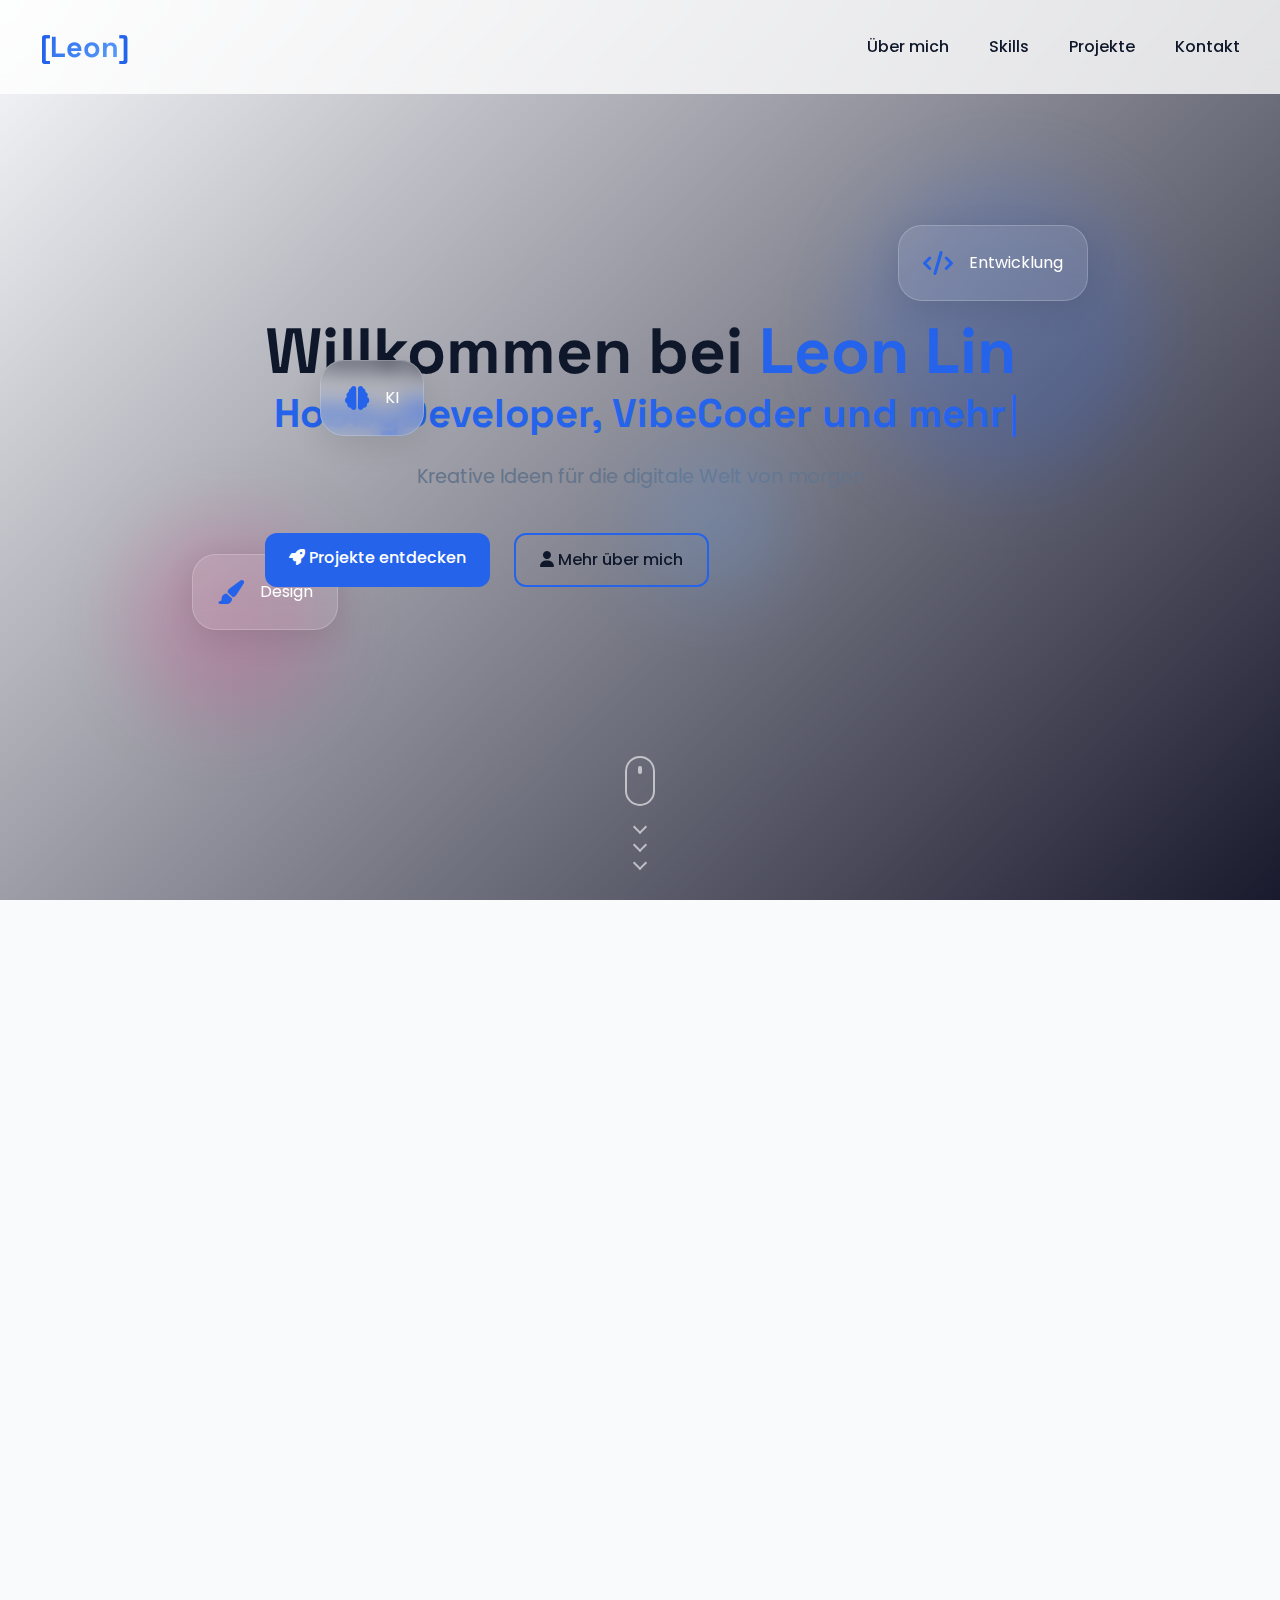
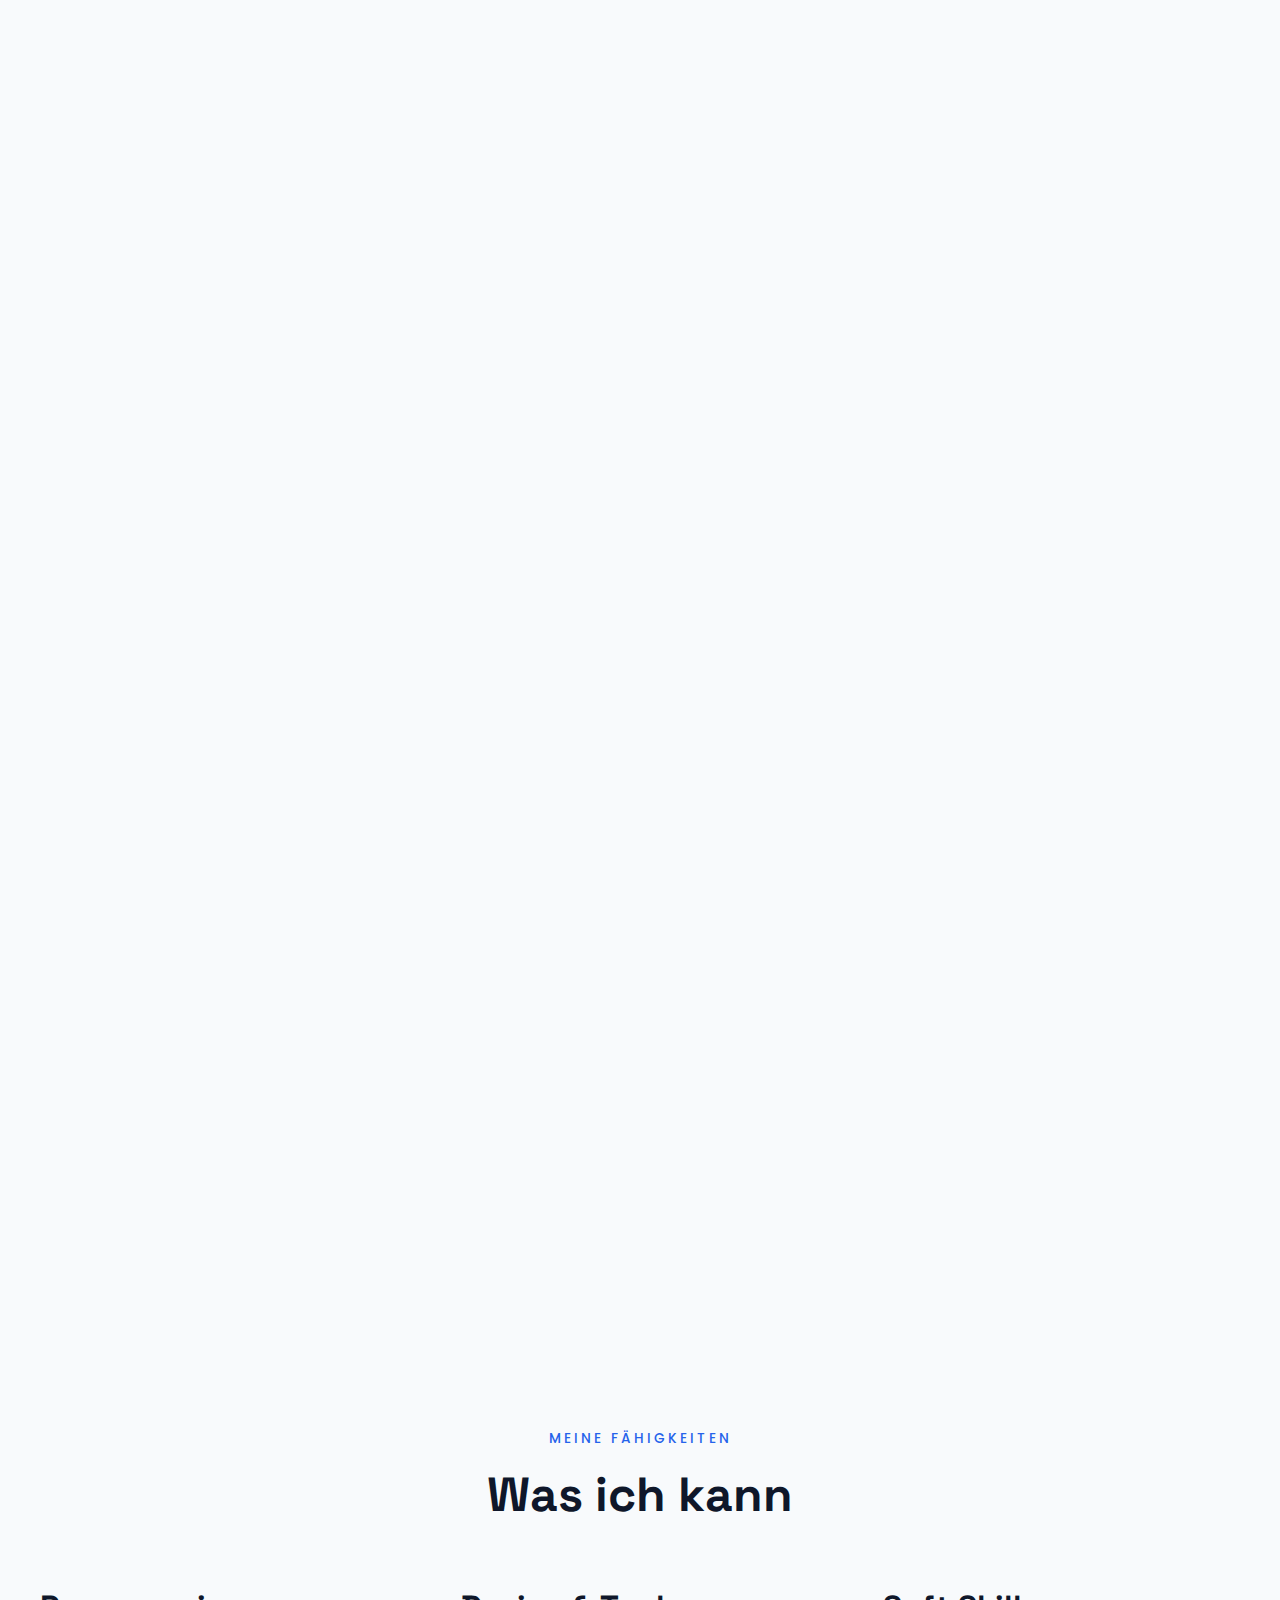
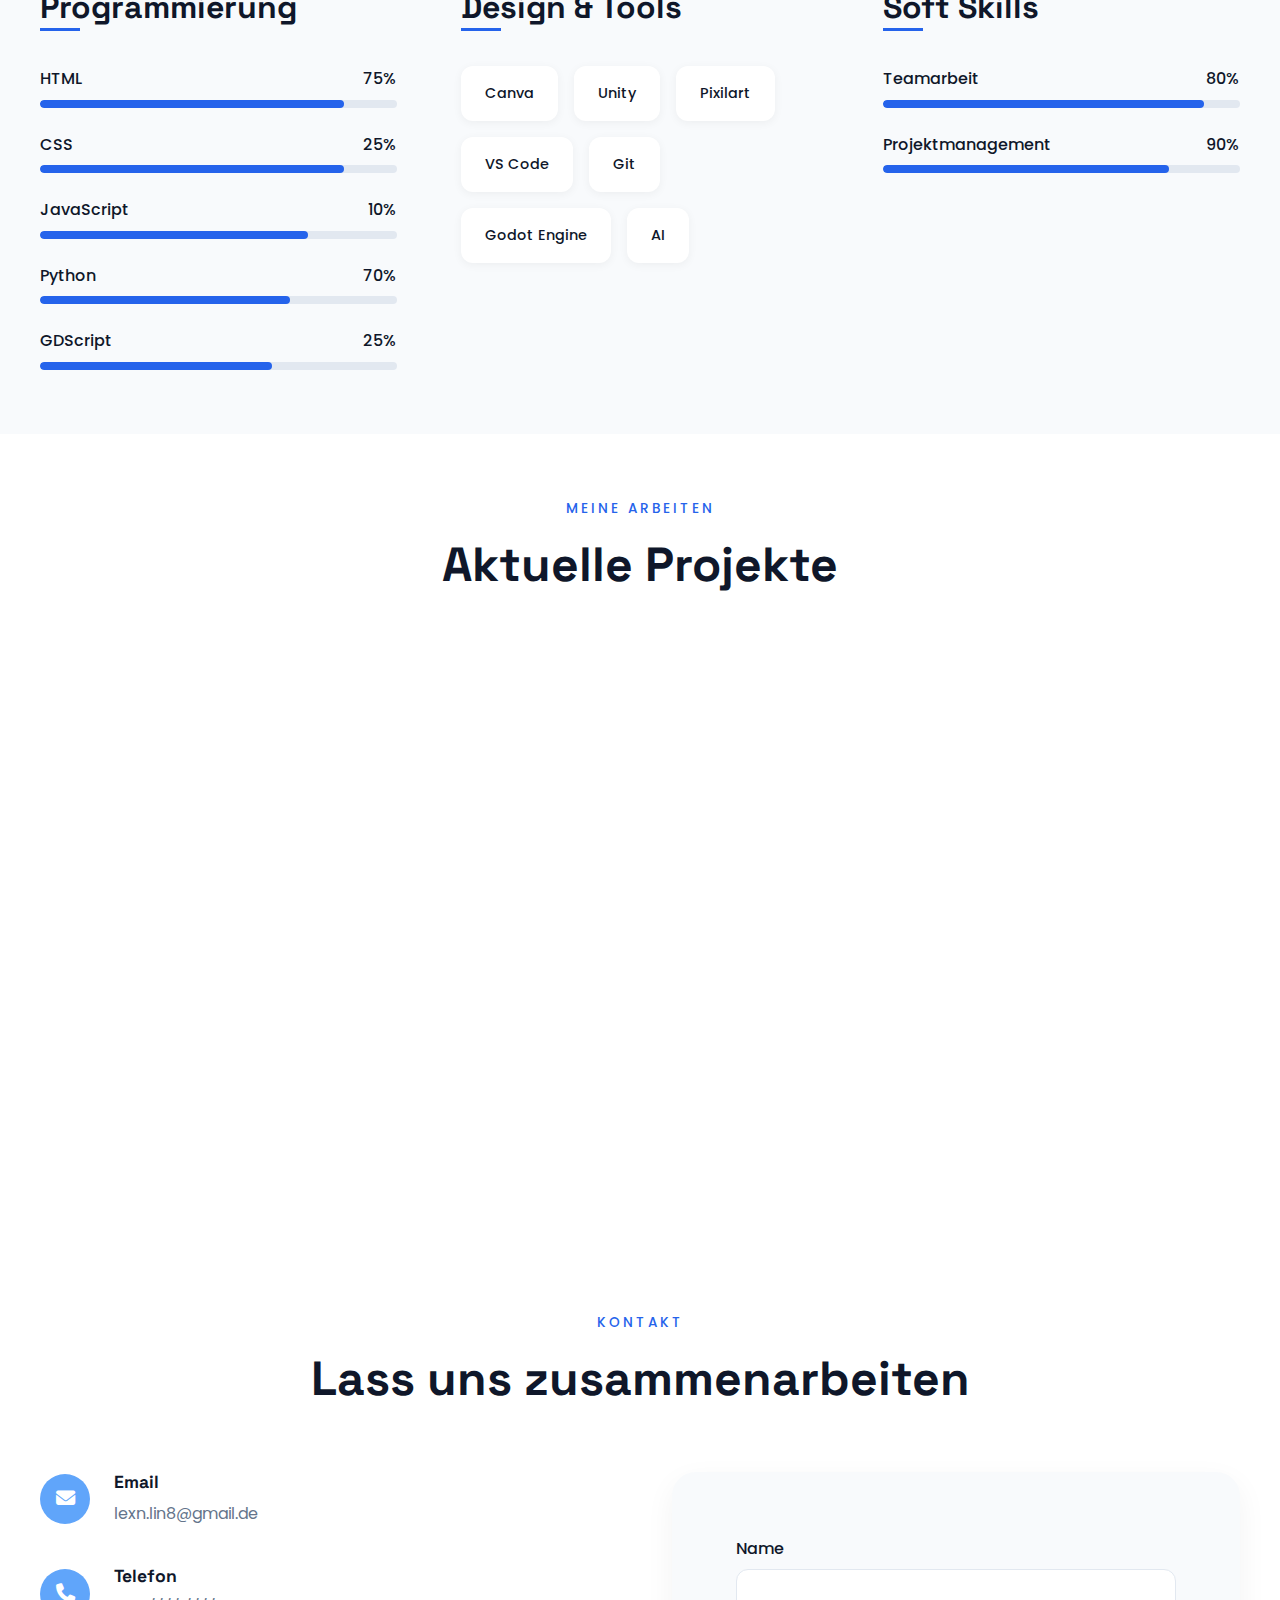
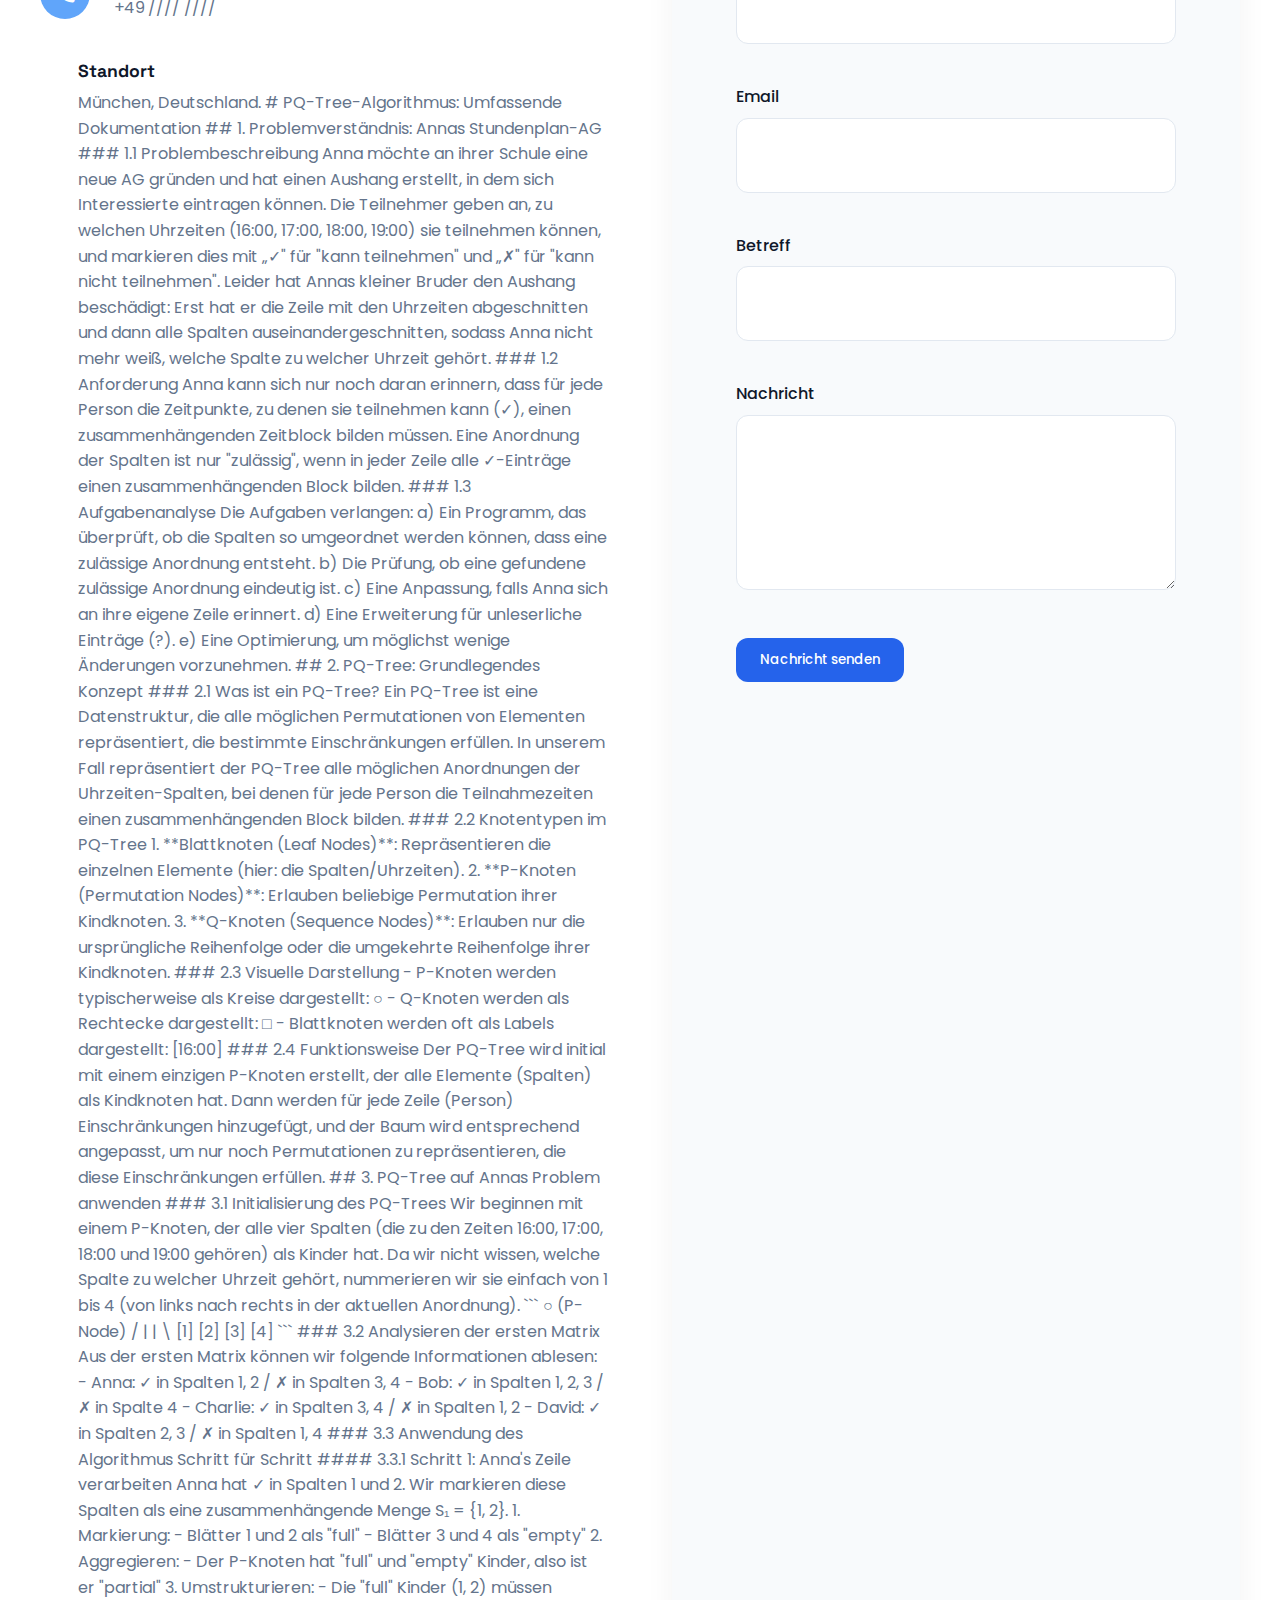
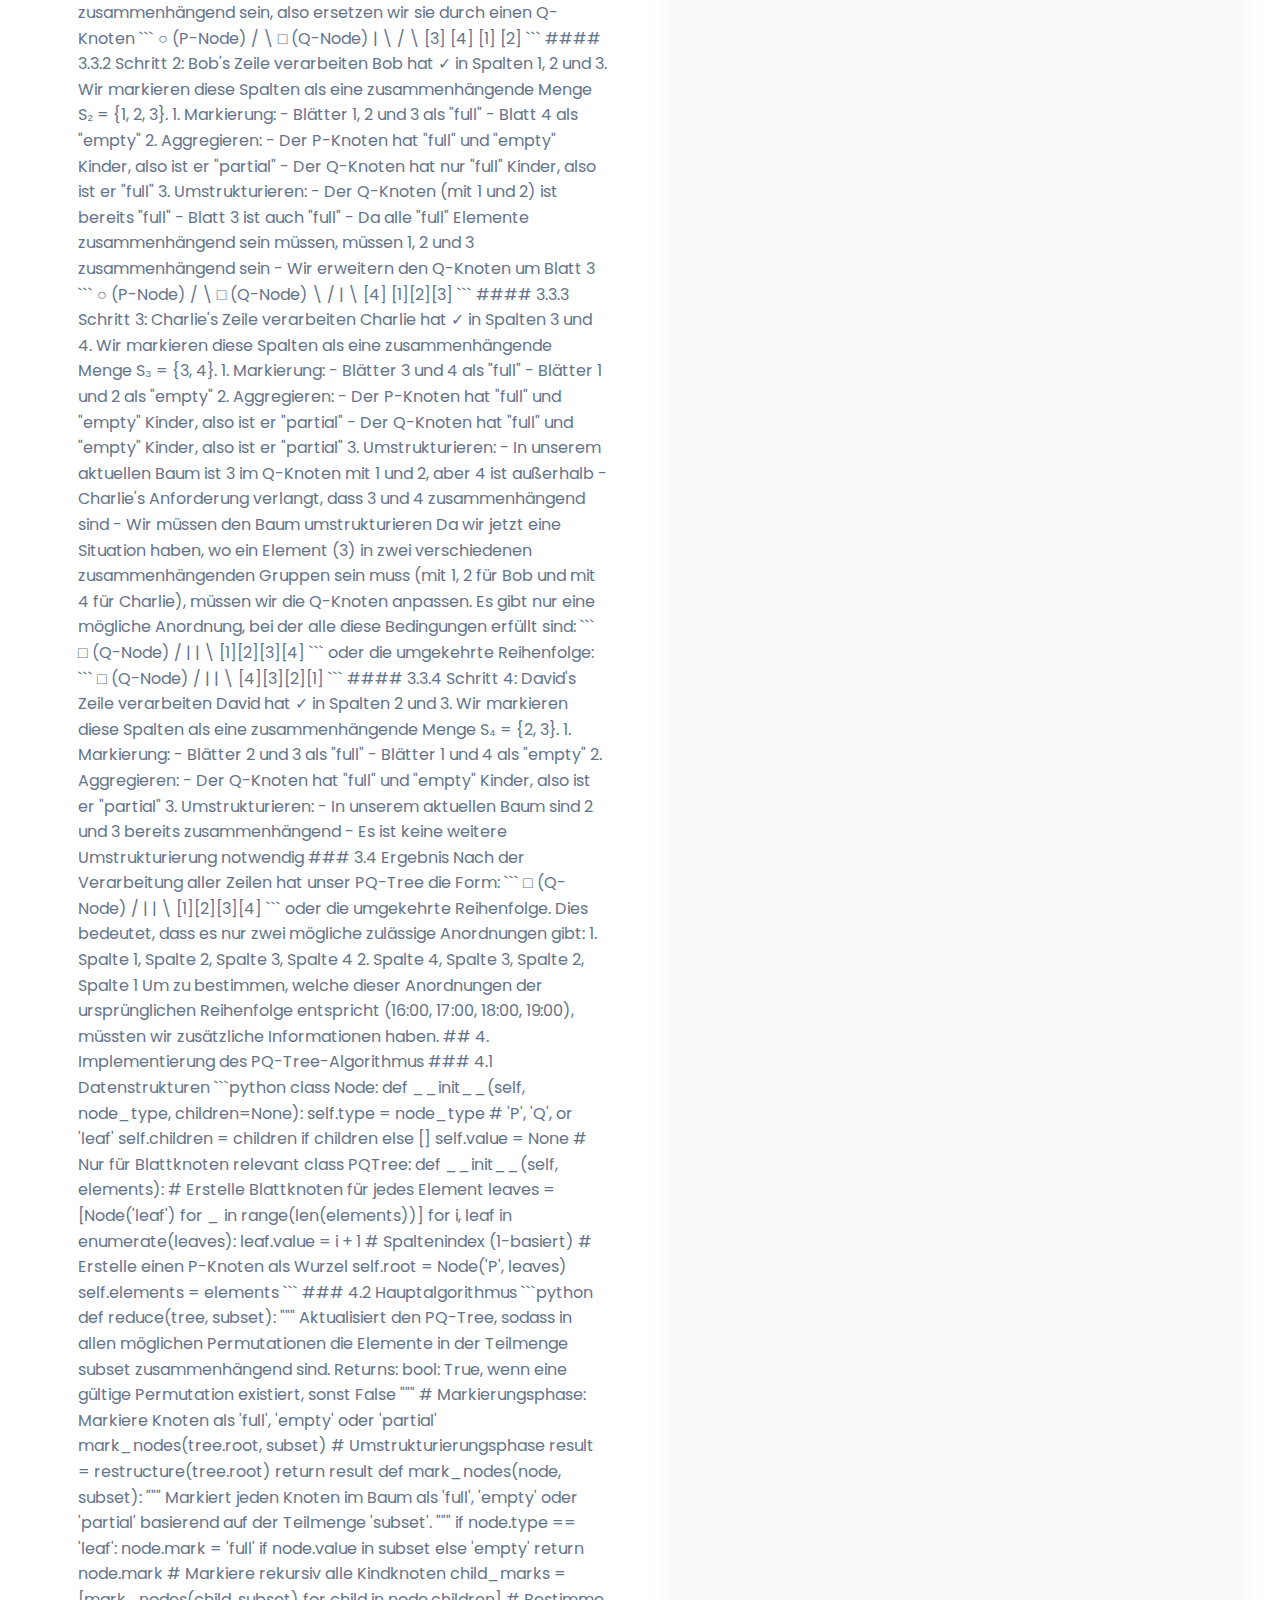
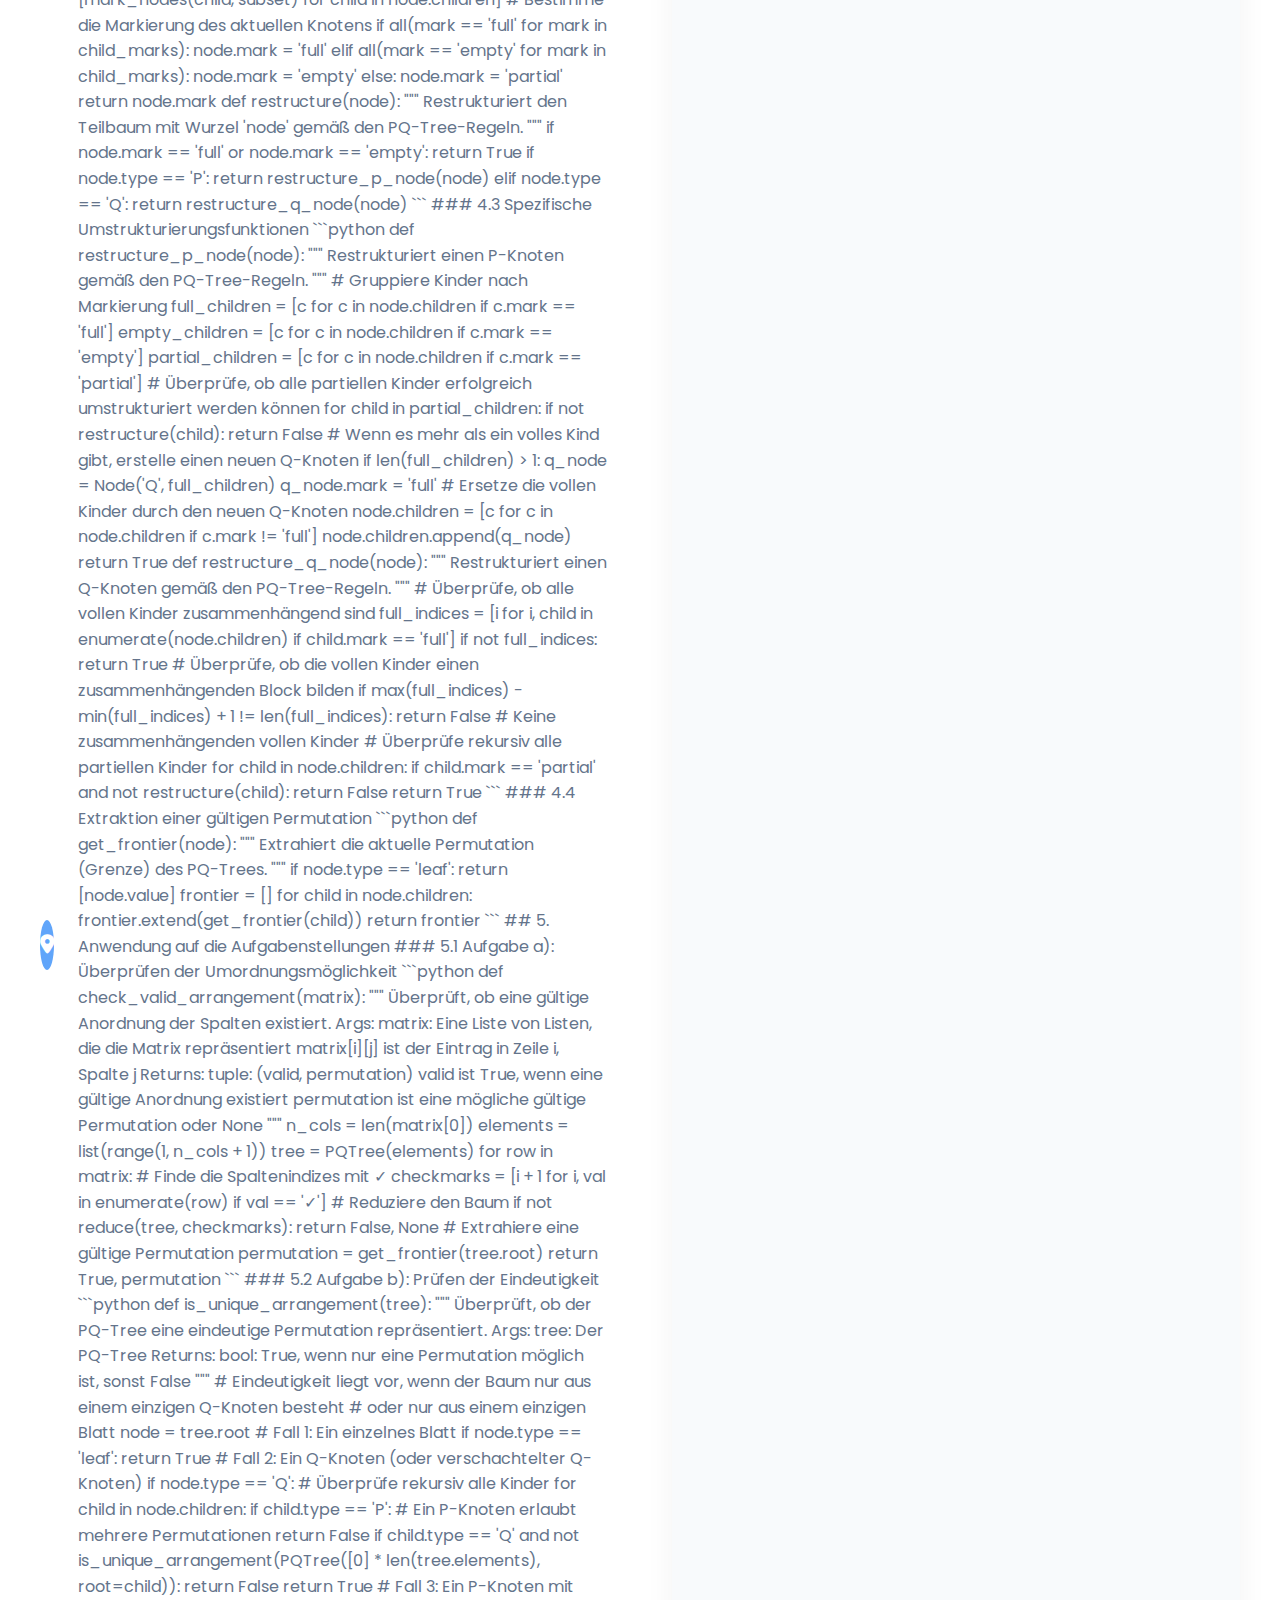
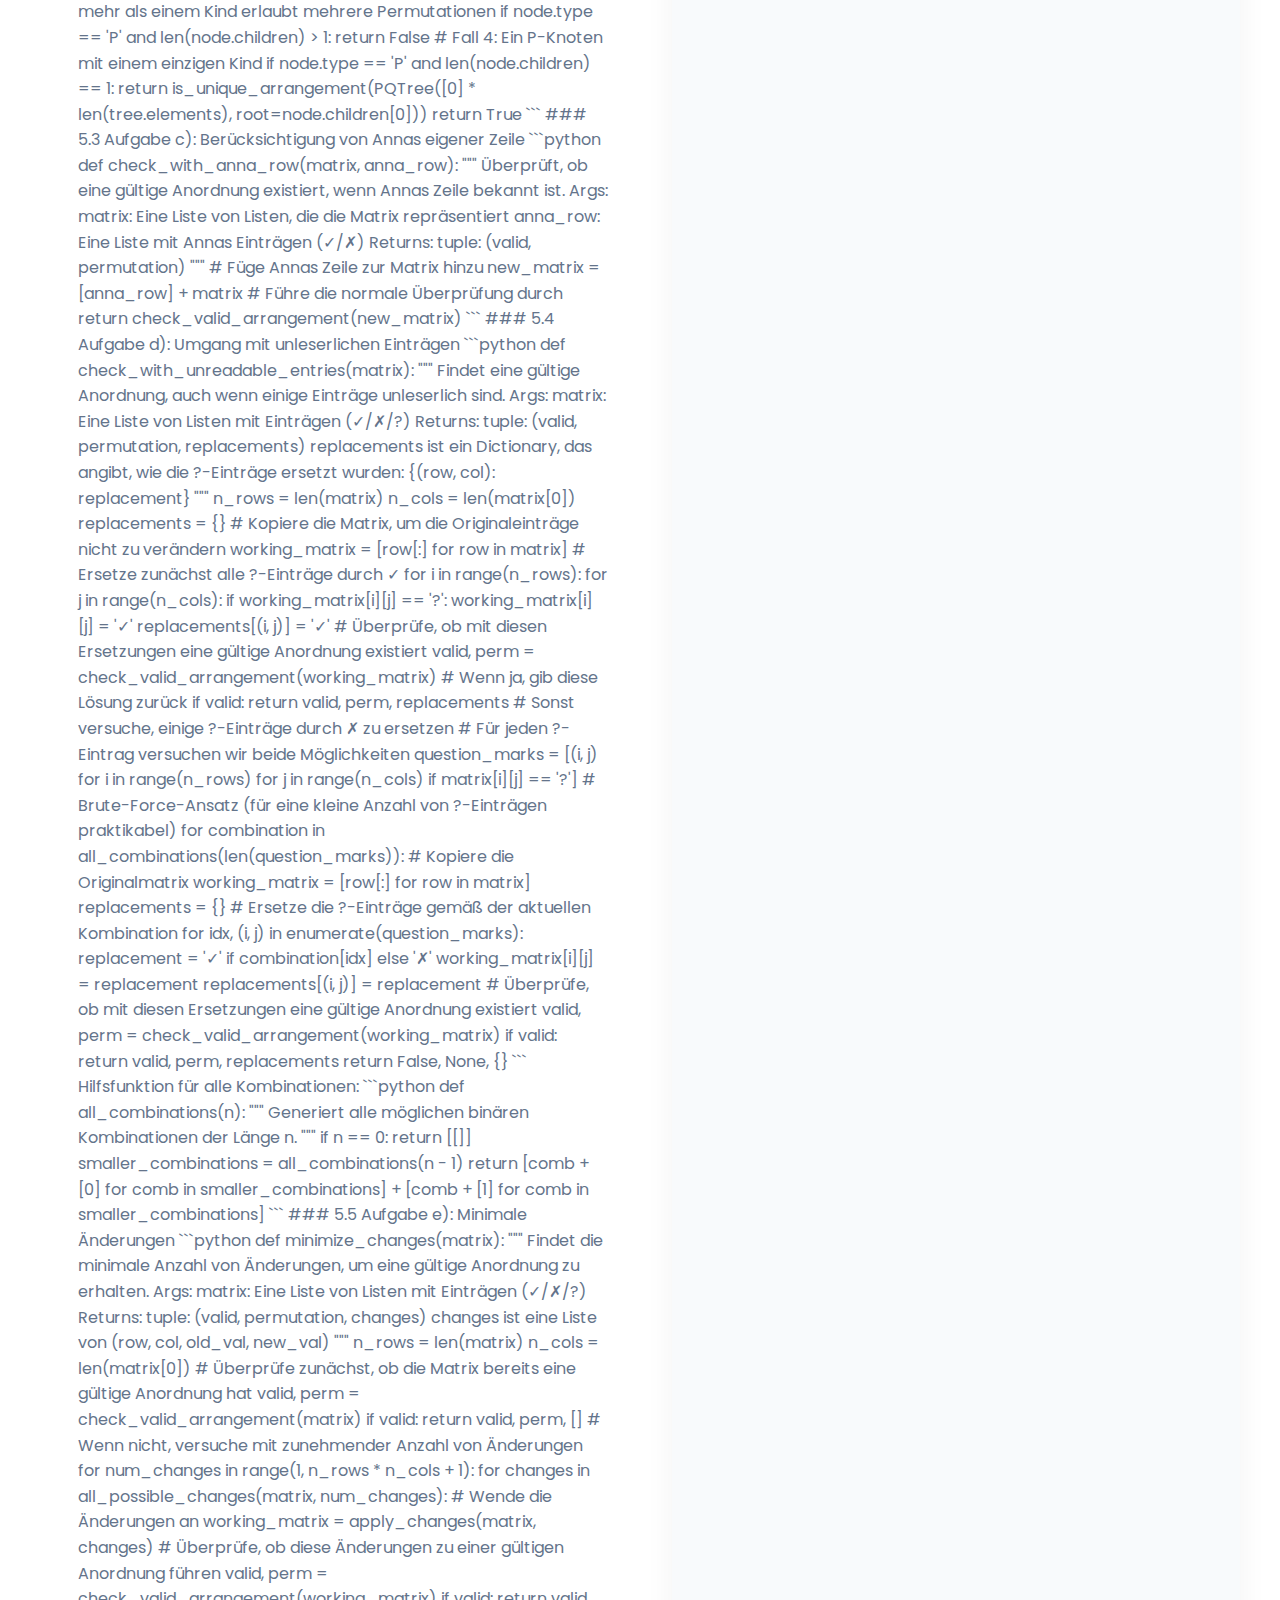
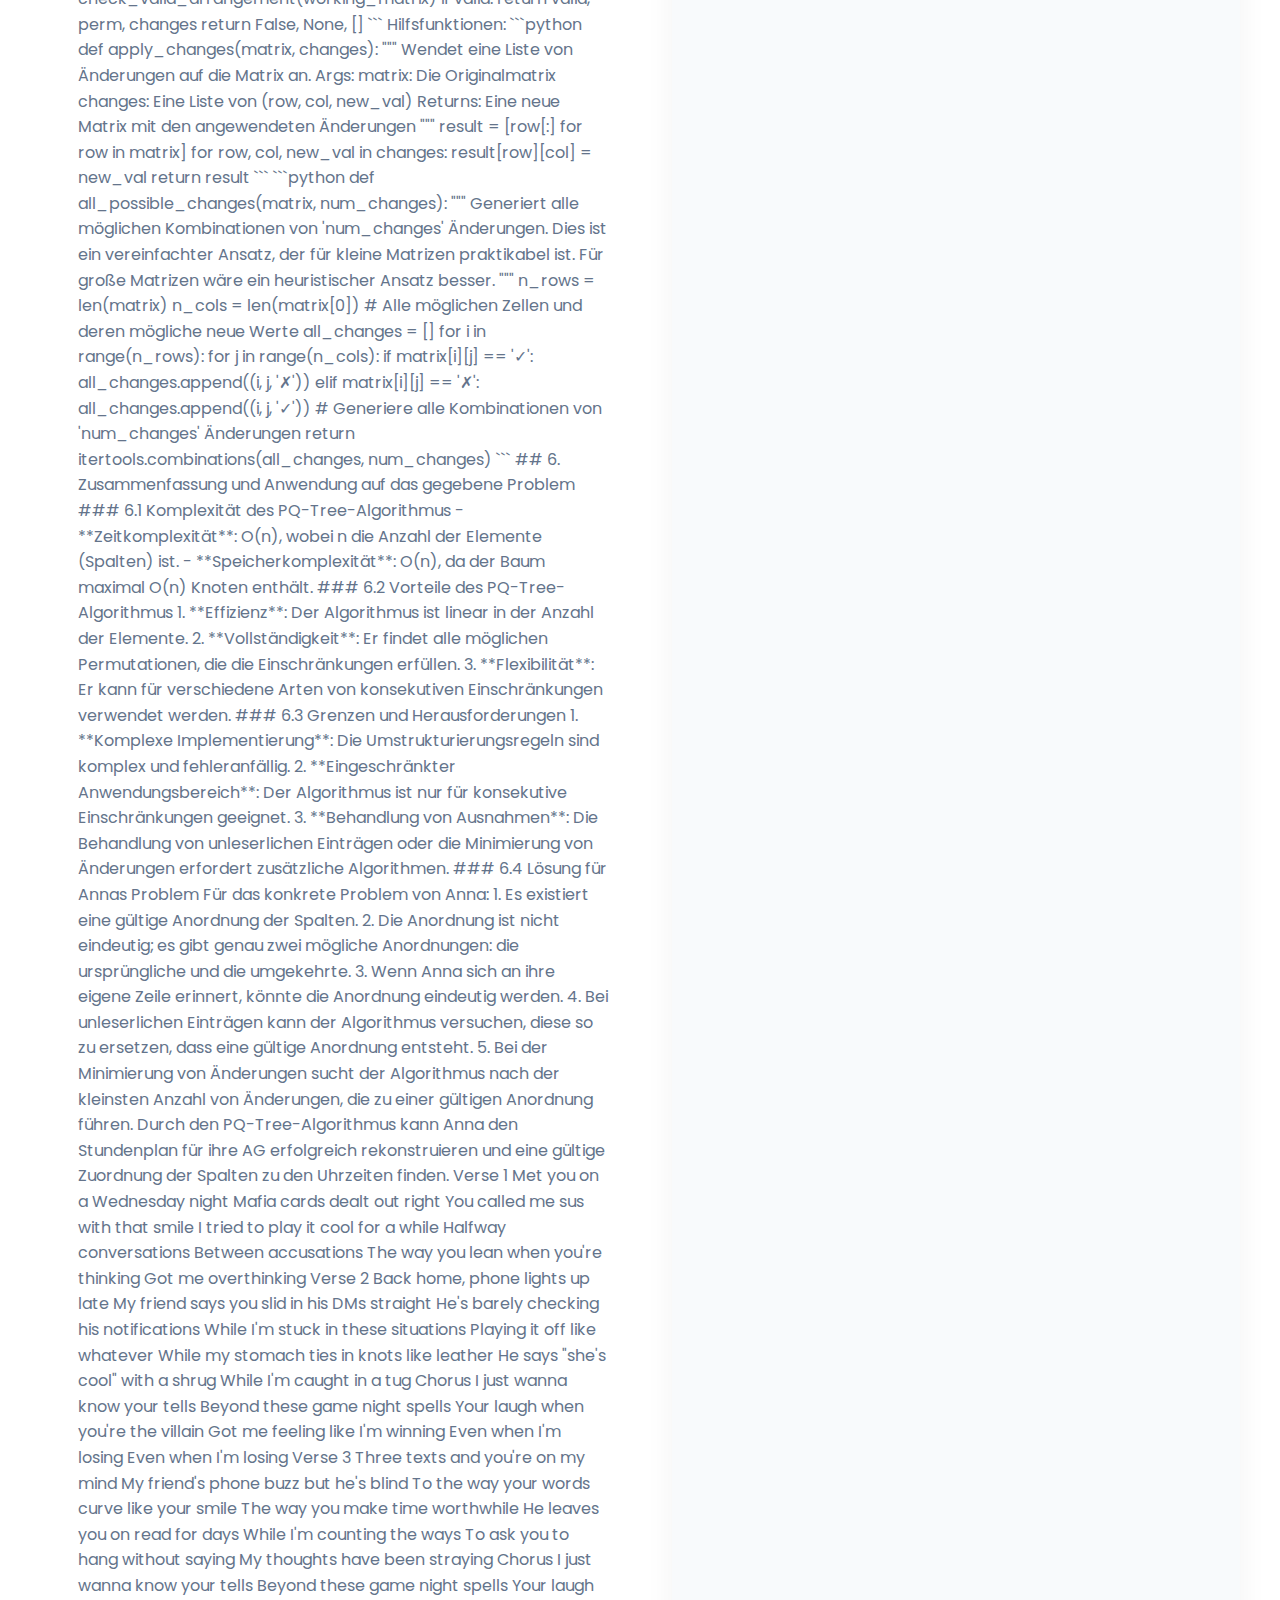
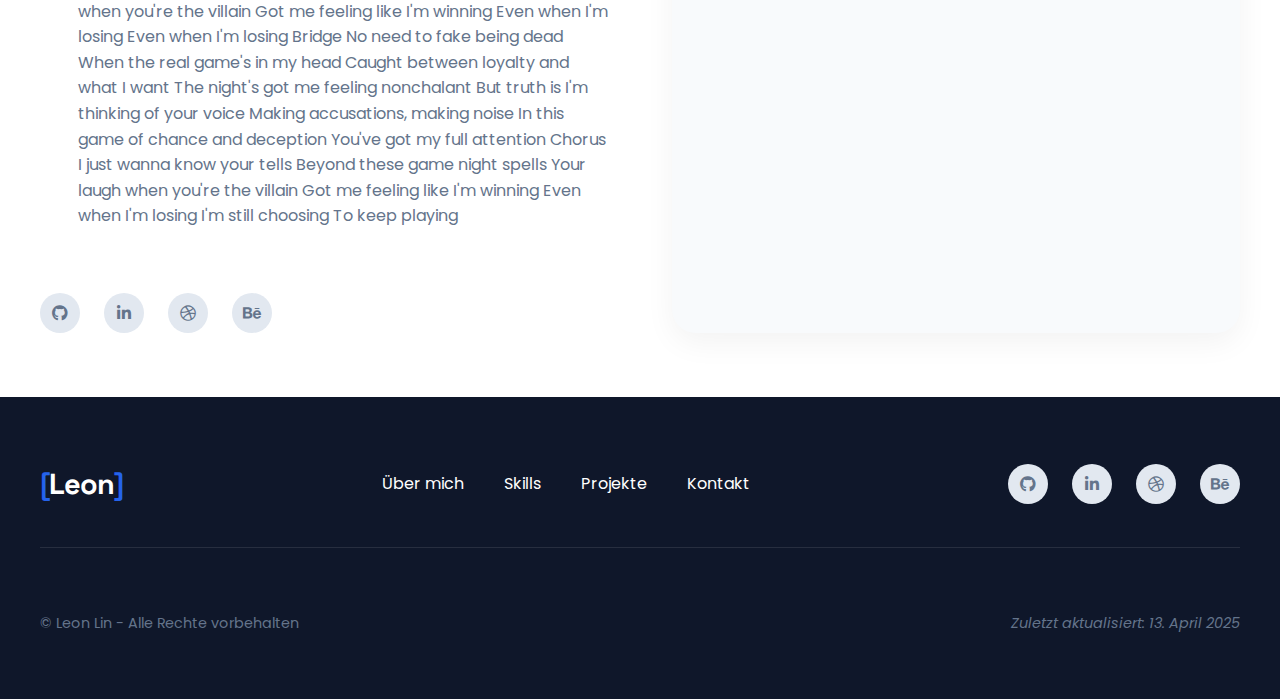
==== commit 53260f71: "u1" ====
--- a/index.html
+++ b/index.html
@@ -365,7 +365,703 @@
                         </div>
                         <div class="contact-details">
                             <h3>Standort</h3>
-                            <p>München, Deutschland</p>
+                            <p>München, Deutschland. # PQ-Tree-Algorithmus: Umfassende Dokumentation
+
+                                ## 1. Problemverständnis: Annas Stundenplan-AG
+                                
+                                ### 1.1 Problembeschreibung
+                                Anna möchte an ihrer Schule eine neue AG gründen und hat einen Aushang erstellt, in dem sich Interessierte eintragen können. Die Teilnehmer geben an, zu welchen Uhrzeiten (16:00, 17:00, 18:00, 19:00) sie teilnehmen können, und markieren dies mit „✓" für "kann teilnehmen" und „✗" für "kann nicht teilnehmen".
+                                
+                                Leider hat Annas kleiner Bruder den Aushang beschädigt: Erst hat er die Zeile mit den Uhrzeiten abgeschnitten und dann alle Spalten auseinandergeschnitten, sodass Anna nicht mehr weiß, welche Spalte zu welcher Uhrzeit gehört.
+                                
+                                ### 1.2 Anforderung
+                                Anna kann sich nur noch daran erinnern, dass für jede Person die Zeitpunkte, zu denen sie teilnehmen kann (✓), einen zusammenhängenden Zeitblock bilden müssen. Eine Anordnung der Spalten ist nur "zulässig", wenn in jeder Zeile alle ✓-Einträge einen zusammenhängenden Block bilden.
+                                
+                                ### 1.3 Aufgabenanalyse
+                                Die Aufgaben verlangen:
+                                a) Ein Programm, das überprüft, ob die Spalten so umgeordnet werden können, dass eine zulässige Anordnung entsteht.
+                                b) Die Prüfung, ob eine gefundene zulässige Anordnung eindeutig ist.
+                                c) Eine Anpassung, falls Anna sich an ihre eigene Zeile erinnert.
+                                d) Eine Erweiterung für unleserliche Einträge (?).
+                                e) Eine Optimierung, um möglichst wenige Änderungen vorzunehmen.
+                                
+                                ## 2. PQ-Tree: Grundlegendes Konzept
+                                
+                                ### 2.1 Was ist ein PQ-Tree?
+                                Ein PQ-Tree ist eine Datenstruktur, die alle möglichen Permutationen von Elementen repräsentiert, die bestimmte Einschränkungen erfüllen. In unserem Fall repräsentiert der PQ-Tree alle möglichen Anordnungen der Uhrzeiten-Spalten, bei denen für jede Person die Teilnahmezeiten einen zusammenhängenden Block bilden.
+                                
+                                ### 2.2 Knotentypen im PQ-Tree
+                                1. **Blattknoten (Leaf Nodes)**: Repräsentieren die einzelnen Elemente (hier: die Spalten/Uhrzeiten).
+                                2. **P-Knoten (Permutation Nodes)**: Erlauben beliebige Permutation ihrer Kindknoten.
+                                3. **Q-Knoten (Sequence Nodes)**: Erlauben nur die ursprüngliche Reihenfolge oder die umgekehrte Reihenfolge ihrer Kindknoten.
+                                
+                                ### 2.3 Visuelle Darstellung
+                                - P-Knoten werden typischerweise als Kreise dargestellt: ○
+                                - Q-Knoten werden als Rechtecke dargestellt: □
+                                - Blattknoten werden oft als Labels dargestellt: [16:00]
+                                
+                                ### 2.4 Funktionsweise
+                                Der PQ-Tree wird initial mit einem einzigen P-Knoten erstellt, der alle Elemente (Spalten) als Kindknoten hat. Dann werden für jede Zeile (Person) Einschränkungen hinzugefügt, und der Baum wird entsprechend angepasst, um nur noch Permutationen zu repräsentieren, die diese Einschränkungen erfüllen.
+                                
+                                ## 3. PQ-Tree auf Annas Problem anwenden
+                                
+                                ### 3.1 Initialisierung des PQ-Trees
+                                Wir beginnen mit einem P-Knoten, der alle vier Spalten (die zu den Zeiten 16:00, 17:00, 18:00 und 19:00 gehören) als Kinder hat. Da wir nicht wissen, welche Spalte zu welcher Uhrzeit gehört, nummerieren wir sie einfach von 1 bis 4 (von links nach rechts in der aktuellen Anordnung).
+                                
+                                ```
+                                     ○ (P-Node)
+                                  /  |  |  \
+                                [1] [2] [3] [4]
+                                ```
+                                
+                                ### 3.2 Analysieren der ersten Matrix
+                                Aus der ersten Matrix können wir folgende Informationen ablesen:
+                                - Anna: ✓ in Spalten 1, 2 / ✗ in Spalten 3, 4
+                                - Bob: ✓ in Spalten 1, 2, 3 / ✗ in Spalte 4
+                                - Charlie: ✓ in Spalten 3, 4 / ✗ in Spalten 1, 2
+                                - David: ✓ in Spalten 2, 3 / ✗ in Spalten 1, 4
+                                
+                                ### 3.3 Anwendung des Algorithmus Schritt für Schritt
+                                
+                                #### 3.3.1 Schritt 1: Anna's Zeile verarbeiten
+                                Anna hat ✓ in Spalten 1 und 2. Wir markieren diese Spalten als eine zusammenhängende Menge S₁ = {1, 2}.
+                                
+                                1. Markierung:
+                                   - Blätter 1 und 2 als "full"
+                                   - Blätter 3 und 4 als "empty"
+                                
+                                2. Aggregieren:
+                                   - Der P-Knoten hat "full" und "empty" Kinder, also ist er "partial"
+                                
+                                3. Umstrukturieren:
+                                   - Die "full" Kinder (1, 2) müssen zusammenhängend sein, also ersetzen wir sie durch einen Q-Knoten
+                                
+                                ```
+                                     ○ (P-Node)
+                                  /        \
+                                 □ (Q-Node) |  \
+                                / \        [3] [4]
+                                [1] [2]
+                                ```
+                                
+                                #### 3.3.2 Schritt 2: Bob's Zeile verarbeiten
+                                Bob hat ✓ in Spalten 1, 2 und 3. Wir markieren diese Spalten als eine zusammenhängende Menge S₂ = {1, 2, 3}.
+                                
+                                1. Markierung:
+                                   - Blätter 1, 2 und 3 als "full"
+                                   - Blatt 4 als "empty"
+                                
+                                2. Aggregieren:
+                                   - Der P-Knoten hat "full" und "empty" Kinder, also ist er "partial"
+                                   - Der Q-Knoten hat nur "full" Kinder, also ist er "full"
+                                
+                                3. Umstrukturieren:
+                                   - Der Q-Knoten (mit 1 und 2) ist bereits "full"
+                                   - Blatt 3 ist auch "full"
+                                   - Da alle "full" Elemente zusammenhängend sein müssen, müssen 1, 2 und 3 zusammenhängend sein
+                                   - Wir erweitern den Q-Knoten um Blatt 3
+                                
+                                ```
+                                     ○ (P-Node)
+                                  /        \
+                                 □ (Q-Node)  \
+                                / | \        [4]
+                                [1][2][3]
+                                ```
+                                
+                                #### 3.3.3 Schritt 3: Charlie's Zeile verarbeiten
+                                Charlie hat ✓ in Spalten 3 und 4. Wir markieren diese Spalten als eine zusammenhängende Menge S₃ = {3, 4}.
+                                
+                                1. Markierung:
+                                   - Blätter 3 und 4 als "full"
+                                   - Blätter 1 und 2 als "empty"
+                                
+                                2. Aggregieren:
+                                   - Der P-Knoten hat "full" und "empty" Kinder, also ist er "partial"
+                                   - Der Q-Knoten hat "full" und "empty" Kinder, also ist er "partial"
+                                
+                                3. Umstrukturieren:
+                                   - In unserem aktuellen Baum ist 3 im Q-Knoten mit 1 und 2, aber 4 ist außerhalb
+                                   - Charlie's Anforderung verlangt, dass 3 und 4 zusammenhängend sind
+                                   - Wir müssen den Baum umstrukturieren
+                                
+                                Da wir jetzt eine Situation haben, wo ein Element (3) in zwei verschiedenen zusammenhängenden Gruppen sein muss (mit 1, 2 für Bob und mit 4 für Charlie), müssen wir die Q-Knoten anpassen. Es gibt nur eine mögliche Anordnung, bei der alle diese Bedingungen erfüllt sind:
+                                
+                                ```
+                                     □ (Q-Node)
+                                / | | \
+                                [1][2][3][4]
+                                ```
+                                
+                                oder die umgekehrte Reihenfolge:
+                                
+                                ```
+                                     □ (Q-Node)
+                                / | | \
+                                [4][3][2][1]
+                                ```
+                                
+                                #### 3.3.4 Schritt 4: David's Zeile verarbeiten
+                                David hat ✓ in Spalten 2 und 3. Wir markieren diese Spalten als eine zusammenhängende Menge S₄ = {2, 3}.
+                                
+                                1. Markierung:
+                                   - Blätter 2 und 3 als "full"
+                                   - Blätter 1 und 4 als "empty"
+                                
+                                2. Aggregieren:
+                                   - Der Q-Knoten hat "full" und "empty" Kinder, also ist er "partial"
+                                
+                                3. Umstrukturieren:
+                                   - In unserem aktuellen Baum sind 2 und 3 bereits zusammenhängend
+                                   - Es ist keine weitere Umstrukturierung notwendig
+                                
+                                ### 3.4 Ergebnis
+                                Nach der Verarbeitung aller Zeilen hat unser PQ-Tree die Form:
+                                
+                                ```
+                                     □ (Q-Node)
+                                / | | \
+                                [1][2][3][4]
+                                ```
+                                
+                                oder die umgekehrte Reihenfolge. Dies bedeutet, dass es nur zwei mögliche zulässige Anordnungen gibt:
+                                1. Spalte 1, Spalte 2, Spalte 3, Spalte 4
+                                2. Spalte 4, Spalte 3, Spalte 2, Spalte 1
+                                
+                                Um zu bestimmen, welche dieser Anordnungen der ursprünglichen Reihenfolge entspricht (16:00, 17:00, 18:00, 19:00), müssten wir zusätzliche Informationen haben.
+                                
+                                ## 4. Implementierung des PQ-Tree-Algorithmus
+                                
+                                ### 4.1 Datenstrukturen
+                                
+                                ```python
+                                class Node:
+                                    def __init__(self, node_type, children=None):
+                                        self.type = node_type  # 'P', 'Q', or 'leaf'
+                                        self.children = children if children else []
+                                        self.value = None  # Nur für Blattknoten relevant
+                                        
+                                class PQTree:
+                                    def __init__(self, elements):
+                                        # Erstelle Blattknoten für jedes Element
+                                        leaves = [Node('leaf') for _ in range(len(elements))]
+                                        for i, leaf in enumerate(leaves):
+                                            leaf.value = i + 1  # Spaltenindex (1-basiert)
+                                        
+                                        # Erstelle einen P-Knoten als Wurzel
+                                        self.root = Node('P', leaves)
+                                        self.elements = elements
+                                ```
+                                
+                                ### 4.2 Hauptalgorithmus
+                                
+                                ```python
+                                def reduce(tree, subset):
+                                    """
+                                    Aktualisiert den PQ-Tree, sodass in allen möglichen Permutationen
+                                    die Elemente in der Teilmenge subset zusammenhängend sind.
+                                    
+                                    Returns:
+                                        bool: True, wenn eine gültige Permutation existiert, sonst False
+                                    """
+                                    # Markierungsphase: Markiere Knoten als 'full', 'empty' oder 'partial'
+                                    mark_nodes(tree.root, subset)
+                                    
+                                    # Umstrukturierungsphase
+                                    result = restructure(tree.root)
+                                    
+                                    return result
+                                
+                                def mark_nodes(node, subset):
+                                    """
+                                    Markiert jeden Knoten im Baum als 'full', 'empty' oder 'partial'
+                                    basierend auf der Teilmenge 'subset'.
+                                    """
+                                    if node.type == 'leaf':
+                                        node.mark = 'full' if node.value in subset else 'empty'
+                                        return node.mark
+                                    
+                                    # Markiere rekursiv alle Kindknoten
+                                    child_marks = [mark_nodes(child, subset) for child in node.children]
+                                    
+                                    # Bestimme die Markierung des aktuellen Knotens
+                                    if all(mark == 'full' for mark in child_marks):
+                                        node.mark = 'full'
+                                    elif all(mark == 'empty' for mark in child_marks):
+                                        node.mark = 'empty'
+                                    else:
+                                        node.mark = 'partial'
+                                        
+                                    return node.mark
+                                
+                                def restructure(node):
+                                    """
+                                    Restrukturiert den Teilbaum mit Wurzel 'node' gemäß den PQ-Tree-Regeln.
+                                    """
+                                    if node.mark == 'full' or node.mark == 'empty':
+                                        return True
+                                        
+                                    if node.type == 'P':
+                                        return restructure_p_node(node)
+                                    elif node.type == 'Q':
+                                        return restructure_q_node(node)
+                                ```
+                                
+                                ### 4.3 Spezifische Umstrukturierungsfunktionen
+                                
+                                ```python
+                                def restructure_p_node(node):
+                                    """
+                                    Restrukturiert einen P-Knoten gemäß den PQ-Tree-Regeln.
+                                    """
+                                    # Gruppiere Kinder nach Markierung
+                                    full_children = [c for c in node.children if c.mark == 'full']
+                                    empty_children = [c for c in node.children if c.mark == 'empty']
+                                    partial_children = [c for c in node.children if c.mark == 'partial']
+                                    
+                                    # Überprüfe, ob alle partiellen Kinder erfolgreich umstrukturiert werden können
+                                    for child in partial_children:
+                                        if not restructure(child):
+                                            return False
+                                    
+                                    # Wenn es mehr als ein volles Kind gibt, erstelle einen neuen Q-Knoten
+                                    if len(full_children) > 1:
+                                        q_node = Node('Q', full_children)
+                                        q_node.mark = 'full'
+                                        
+                                        # Ersetze die vollen Kinder durch den neuen Q-Knoten
+                                        node.children = [c for c in node.children if c.mark != 'full']
+                                        node.children.append(q_node)
+                                    
+                                    return True
+                                
+                                def restructure_q_node(node):
+                                    """
+                                    Restrukturiert einen Q-Knoten gemäß den PQ-Tree-Regeln.
+                                    """
+                                    # Überprüfe, ob alle vollen Kinder zusammenhängend sind
+                                    full_indices = [i for i, child in enumerate(node.children) if child.mark == 'full']
+                                    
+                                    if not full_indices:
+                                        return True
+                                        
+                                    # Überprüfe, ob die vollen Kinder einen zusammenhängenden Block bilden
+                                    if max(full_indices) - min(full_indices) + 1 != len(full_indices):
+                                        return False  # Keine zusammenhängenden vollen Kinder
+                                    
+                                    # Überprüfe rekursiv alle partiellen Kinder
+                                    for child in node.children:
+                                        if child.mark == 'partial' and not restructure(child):
+                                            return False
+                                            
+                                    return True
+                                ```
+                                
+                                ### 4.4 Extraktion einer gültigen Permutation
+                                
+                                ```python
+                                def get_frontier(node):
+                                    """
+                                    Extrahiert die aktuelle Permutation (Grenze) des PQ-Trees.
+                                    """
+                                    if node.type == 'leaf':
+                                        return [node.value]
+                                        
+                                    frontier = []
+                                    for child in node.children:
+                                        frontier.extend(get_frontier(child))
+                                        
+                                    return frontier
+                                ```
+                                
+                                ## 5. Anwendung auf die Aufgabenstellungen
+                                
+                                ### 5.1 Aufgabe a): Überprüfen der Umordnungsmöglichkeit
+                                
+                                ```python
+                                def check_valid_arrangement(matrix):
+                                    """
+                                    Überprüft, ob eine gültige Anordnung der Spalten existiert.
+                                    
+                                    Args:
+                                        matrix: Eine Liste von Listen, die die Matrix repräsentiert
+                                               matrix[i][j] ist der Eintrag in Zeile i, Spalte j
+                                               
+                                    Returns:
+                                        tuple: (valid, permutation)
+                                               valid ist True, wenn eine gültige Anordnung existiert
+                                               permutation ist eine mögliche gültige Permutation oder None
+                                    """
+                                    n_cols = len(matrix[0])
+                                    elements = list(range(1, n_cols + 1))
+                                    tree = PQTree(elements)
+                                    
+                                    for row in matrix:
+                                        # Finde die Spaltenindizes mit ✓
+                                        checkmarks = [i + 1 for i, val in enumerate(row) if val == '✓']
+                                        
+                                        # Reduziere den Baum
+                                        if not reduce(tree, checkmarks):
+                                            return False, None
+                                    
+                                    # Extrahiere eine gültige Permutation
+                                    permutation = get_frontier(tree.root)
+                                    return True, permutation
+                                ```
+                                
+                                ### 5.2 Aufgabe b): Prüfen der Eindeutigkeit
+                                
+                                ```python
+                                def is_unique_arrangement(tree):
+                                    """
+                                    Überprüft, ob der PQ-Tree eine eindeutige Permutation repräsentiert.
+                                    
+                                    Args:
+                                        tree: Der PQ-Tree
+                                        
+                                    Returns:
+                                        bool: True, wenn nur eine Permutation möglich ist, sonst False
+                                    """
+                                    # Eindeutigkeit liegt vor, wenn der Baum nur aus einem einzigen Q-Knoten besteht
+                                    # oder nur aus einem einzigen Blatt
+                                    node = tree.root
+                                    
+                                    # Fall 1: Ein einzelnes Blatt
+                                    if node.type == 'leaf':
+                                        return True
+                                        
+                                    # Fall 2: Ein Q-Knoten (oder verschachtelter Q-Knoten)
+                                    if node.type == 'Q':
+                                        # Überprüfe rekursiv alle Kinder
+                                        for child in node.children:
+                                            if child.type == 'P':
+                                                # Ein P-Knoten erlaubt mehrere Permutationen
+                                                return False
+                                            if child.type == 'Q' and not is_unique_arrangement(PQTree([0] * len(tree.elements), root=child)):
+                                                return False
+                                        return True
+                                        
+                                    # Fall 3: Ein P-Knoten mit mehr als einem Kind erlaubt mehrere Permutationen
+                                    if node.type == 'P' and len(node.children) > 1:
+                                        return False
+                                        
+                                    # Fall 4: Ein P-Knoten mit einem einzigen Kind
+                                    if node.type == 'P' and len(node.children) == 1:
+                                        return is_unique_arrangement(PQTree([0] * len(tree.elements), root=node.children[0]))
+                                        
+                                    return True
+                                ```
+                                
+                                ### 5.3 Aufgabe c): Berücksichtigung von Annas eigener Zeile
+                                
+                                ```python
+                                def check_with_anna_row(matrix, anna_row):
+                                    """
+                                    Überprüft, ob eine gültige Anordnung existiert, wenn Annas Zeile bekannt ist.
+                                    
+                                    Args:
+                                        matrix: Eine Liste von Listen, die die Matrix repräsentiert
+                                        anna_row: Eine Liste mit Annas Einträgen (✓/✗)
+                                        
+                                    Returns:
+                                        tuple: (valid, permutation)
+                                    """
+                                    # Füge Annas Zeile zur Matrix hinzu
+                                    new_matrix = [anna_row] + matrix
+                                    
+                                    # Führe die normale Überprüfung durch
+                                    return check_valid_arrangement(new_matrix)
+                                ```
+                                
+                                ### 5.4 Aufgabe d): Umgang mit unleserlichen Einträgen
+                                
+                                ```python
+                                def check_with_unreadable_entries(matrix):
+                                    """
+                                    Findet eine gültige Anordnung, auch wenn einige Einträge unleserlich sind.
+                                    
+                                    Args:
+                                        matrix: Eine Liste von Listen mit Einträgen (✓/✗/?)
+                                        
+                                    Returns:
+                                        tuple: (valid, permutation, replacements)
+                                               replacements ist ein Dictionary, das angibt, wie die ?-Einträge
+                                               ersetzt wurden: {(row, col): replacement}
+                                    """
+                                    n_rows = len(matrix)
+                                    n_cols = len(matrix[0])
+                                    replacements = {}
+                                    
+                                    # Kopiere die Matrix, um die Originaleinträge nicht zu verändern
+                                    working_matrix = [row[:] for row in matrix]
+                                    
+                                    # Ersetze zunächst alle ?-Einträge durch ✓
+                                    for i in range(n_rows):
+                                        for j in range(n_cols):
+                                            if working_matrix[i][j] == '?':
+                                                working_matrix[i][j] = '✓'
+                                                replacements[(i, j)] = '✓'
+                                    
+                                    # Überprüfe, ob mit diesen Ersetzungen eine gültige Anordnung existiert
+                                    valid, perm = check_valid_arrangement(working_matrix)
+                                    
+                                    # Wenn ja, gib diese Lösung zurück
+                                    if valid:
+                                        return valid, perm, replacements
+                                        
+                                    # Sonst versuche, einige ?-Einträge durch ✗ zu ersetzen
+                                    # Für jeden ?-Eintrag versuchen wir beide Möglichkeiten
+                                    question_marks = [(i, j) for i in range(n_rows) for j in range(n_cols) if matrix[i][j] == '?']
+                                    
+                                    # Brute-Force-Ansatz (für eine kleine Anzahl von ?-Einträgen praktikabel)
+                                    for combination in all_combinations(len(question_marks)):
+                                        # Kopiere die Originalmatrix
+                                        working_matrix = [row[:] for row in matrix]
+                                        replacements = {}
+                                        
+                                        # Ersetze die ?-Einträge gemäß der aktuellen Kombination
+                                        for idx, (i, j) in enumerate(question_marks):
+                                            replacement = '✓' if combination[idx] else '✗'
+                                            working_matrix[i][j] = replacement
+                                            replacements[(i, j)] = replacement
+                                            
+                                        # Überprüfe, ob mit diesen Ersetzungen eine gültige Anordnung existiert
+                                        valid, perm = check_valid_arrangement(working_matrix)
+                                        
+                                        if valid:
+                                            return valid, perm, replacements
+                                            
+                                    return False, None, {}
+                                ```
+                                
+                                Hilfsfunktion für alle Kombinationen:
+                                
+                                ```python
+                                def all_combinations(n):
+                                    """
+                                    Generiert alle möglichen binären Kombinationen der Länge n.
+                                    """
+                                    if n == 0:
+                                        return [[]]
+                                        
+                                    smaller_combinations = all_combinations(n - 1)
+                                    return [comb + [0] for comb in smaller_combinations] + [comb + [1] for comb in smaller_combinations]
+                                ```
+                                
+                                ### 5.5 Aufgabe e): Minimale Änderungen
+                                
+                                ```python
+                                def minimize_changes(matrix):
+                                    """
+                                    Findet die minimale Anzahl von Änderungen, um eine gültige Anordnung zu erhalten.
+                                    
+                                    Args:
+                                        matrix: Eine Liste von Listen mit Einträgen (✓/✗/?)
+                                        
+                                    Returns:
+                                        tuple: (valid, permutation, changes)
+                                               changes ist eine Liste von (row, col, old_val, new_val)
+                                    """
+                                    n_rows = len(matrix)
+                                    n_cols = len(matrix[0])
+                                    
+                                    # Überprüfe zunächst, ob die Matrix bereits eine gültige Anordnung hat
+                                    valid, perm = check_valid_arrangement(matrix)
+                                    if valid:
+                                        return valid, perm, []
+                                        
+                                    # Wenn nicht, versuche mit zunehmender Anzahl von Änderungen
+                                    for num_changes in range(1, n_rows * n_cols + 1):
+                                        for changes in all_possible_changes(matrix, num_changes):
+                                            # Wende die Änderungen an
+                                            working_matrix = apply_changes(matrix, changes)
+                                            
+                                            # Überprüfe, ob diese Änderungen zu einer gültigen Anordnung führen
+                                            valid, perm = check_valid_arrangement(working_matrix)
+                                            
+                                            if valid:
+                                                return valid, perm, changes
+                                                
+                                    return False, None, []
+                                ```
+                                
+                                Hilfsfunktionen:
+                                
+                                ```python
+                                def apply_changes(matrix, changes):
+                                    """
+                                    Wendet eine Liste von Änderungen auf die Matrix an.
+                                    
+                                    Args:
+                                        matrix: Die Originalmatrix
+                                        changes: Eine Liste von (row, col, new_val)
+                                        
+                                    Returns:
+                                        Eine neue Matrix mit den angewendeten Änderungen
+                                    """
+                                    result = [row[:] for row in matrix]
+                                    
+                                    for row, col, new_val in changes:
+                                        result[row][col] = new_val
+                                        
+                                    return result
+                                ```
+                                
+                                ```python
+                                def all_possible_changes(matrix, num_changes):
+                                    """
+                                    Generiert alle möglichen Kombinationen von 'num_changes' Änderungen.
+                                    
+                                    Dies ist ein vereinfachter Ansatz, der für kleine Matrizen praktikabel ist.
+                                    Für große Matrizen wäre ein heuristischer Ansatz besser.
+                                    """
+                                    n_rows = len(matrix)
+                                    n_cols = len(matrix[0])
+                                    
+                                    # Alle möglichen Zellen und deren mögliche neue Werte
+                                    all_changes = []
+                                    for i in range(n_rows):
+                                        for j in range(n_cols):
+                                            if matrix[i][j] == '✓':
+                                                all_changes.append((i, j, '✗'))
+                                            elif matrix[i][j] == '✗':
+                                                all_changes.append((i, j, '✓'))
+                                                
+                                    # Generiere alle Kombinationen von 'num_changes' Änderungen
+                                    return itertools.combinations(all_changes, num_changes)
+                                ```
+                                
+                                ## 6. Zusammenfassung und Anwendung auf das gegebene Problem
+                                
+                                ### 6.1 Komplexität des PQ-Tree-Algorithmus
+                                - **Zeitkomplexität**: O(n), wobei n die Anzahl der Elemente (Spalten) ist.
+                                - **Speicherkomplexität**: O(n), da der Baum maximal O(n) Knoten enthält.
+                                
+                                ### 6.2 Vorteile des PQ-Tree-Algorithmus
+                                1. **Effizienz**: Der Algorithmus ist linear in der Anzahl der Elemente.
+                                2. **Vollständigkeit**: Er findet alle möglichen Permutationen, die die Einschränkungen erfüllen.
+                                3. **Flexibilität**: Er kann für verschiedene Arten von konsekutiven Einschränkungen verwendet werden.
+                                
+                                ### 6.3 Grenzen und Herausforderungen
+                                1. **Komplexe Implementierung**: Die Umstrukturierungsregeln sind komplex und fehleranfällig.
+                                2. **Eingeschränkter Anwendungsbereich**: Der Algorithmus ist nur für konsekutive Einschränkungen geeignet.
+                                3. **Behandlung von Ausnahmen**: Die Behandlung von unleserlichen Einträgen oder die Minimierung von Änderungen erfordert zusätzliche Algorithmen.
+                                
+                                ### 6.4 Lösung für Annas Problem
+                                Für das konkrete Problem von Anna:
+                                1. Es existiert eine gültige Anordnung der Spalten.
+                                2. Die Anordnung ist nicht eindeutig; es gibt genau zwei mögliche Anordnungen: die ursprüngliche und die umgekehrte.
+                                3. Wenn Anna sich an ihre eigene Zeile erinnert, könnte die Anordnung eindeutig werden.
+                                4. Bei unleserlichen Einträgen kann der Algorithmus versuchen, diese so zu ersetzen, dass eine gültige Anordnung entsteht.
+                                5. Bei der Minimierung von Änderungen sucht der Algorithmus nach der kleinsten Anzahl von Änderungen, die zu einer gültigen Anordnung führen.
+                                
+                                Durch den PQ-Tree-Algorithmus kann Anna den Stundenplan für ihre AG erfolgreich rekonstruieren und eine gültige Zuordnung der Spalten zu den Uhrzeiten finden.
+                            
+                            
+                            
+                            
+                            
+                            
+                            
+                            
+                            
+                            
+                            
+                            
+                            
+                            
+                            
+                            
+                            
+                            
+                            
+                            
+                            
+                            
+                            
+                            
+                            
+                            
+                            
+                            
+                            
+                            
+                            
+                            
+                            
+                            
+                            
+                            
+                            
+                            
+                            
+                            
+                            
+                            
+                            
+                            
+                            
+                            
+                            
+                            
+                                Verse 1
+                                Met you on a Wednesday night
+                                Mafia cards dealt out right
+                                You called me sus with that smile
+                                I tried to play it cool for a while
+                                Halfway conversations
+                                Between accusations
+                                The way you lean when you're thinking
+                                Got me overthinking
+                                Verse 2
+                                Back home, phone lights up late
+                                My friend says you slid in his DMs straight
+                                He's barely checking his notifications
+                                While I'm stuck in these situations
+                                Playing it off like whatever
+                                While my stomach ties in knots like leather
+                                He says "she's cool" with a shrug
+                                While I'm caught in a tug
+                                Chorus
+                                I just wanna know your tells
+                                Beyond these game night spells
+                                Your laugh when you're the villain
+                                Got me feeling like I'm winning
+                                Even when I'm losing
+                                Even when I'm losing
+                                Verse 3
+                                Three texts and you're on my mind
+                                My friend's phone buzz but he's blind
+                                To the way your words curve like your smile
+                                The way you make time worthwhile
+                                He leaves you on read for days
+                                While I'm counting the ways
+                                To ask you to hang without saying
+                                My thoughts have been straying
+                                Chorus
+                                I just wanna know your tells
+                                Beyond these game night spells
+                                Your laugh when you're the villain
+                                Got me feeling like I'm winning
+                                Even when I'm losing
+                                Even when I'm losing
+                                Bridge
+                                No need to fake being dead
+                                When the real game's in my head
+                                Caught between loyalty and what I want
+                                The night's got me feeling nonchalant
+                                But truth is I'm thinking of your voice
+                                Making accusations, making noise
+                                In this game of chance and deception
+                                You've got my full attention
+                                Chorus
+                                I just wanna know your tells
+                                Beyond these game night spells
+                                Your laugh when you're the villain
+                                Got me feeling like I'm winning
+                                Even when I'm losing
+                                I'm still choosing
+                                To keep playing</p>
                         </div>
                     </div>
                     <div class="social-links">
